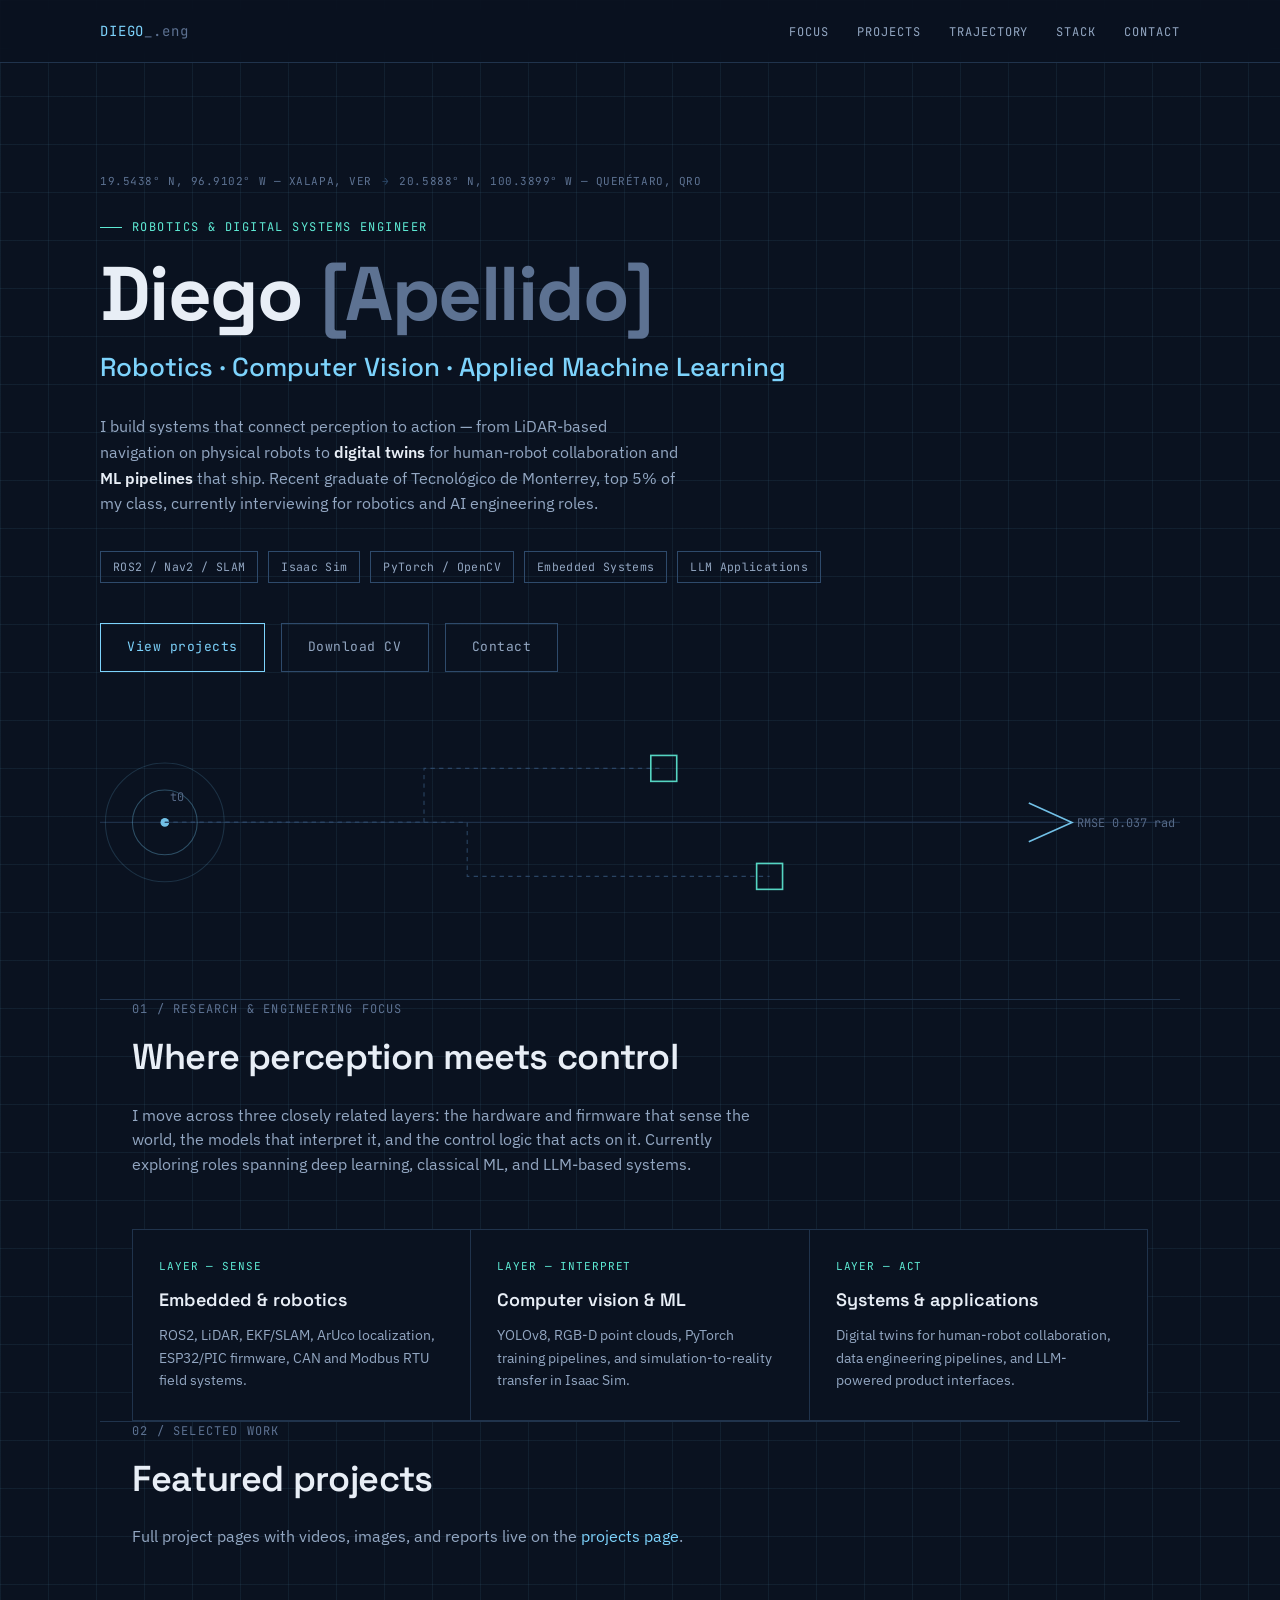
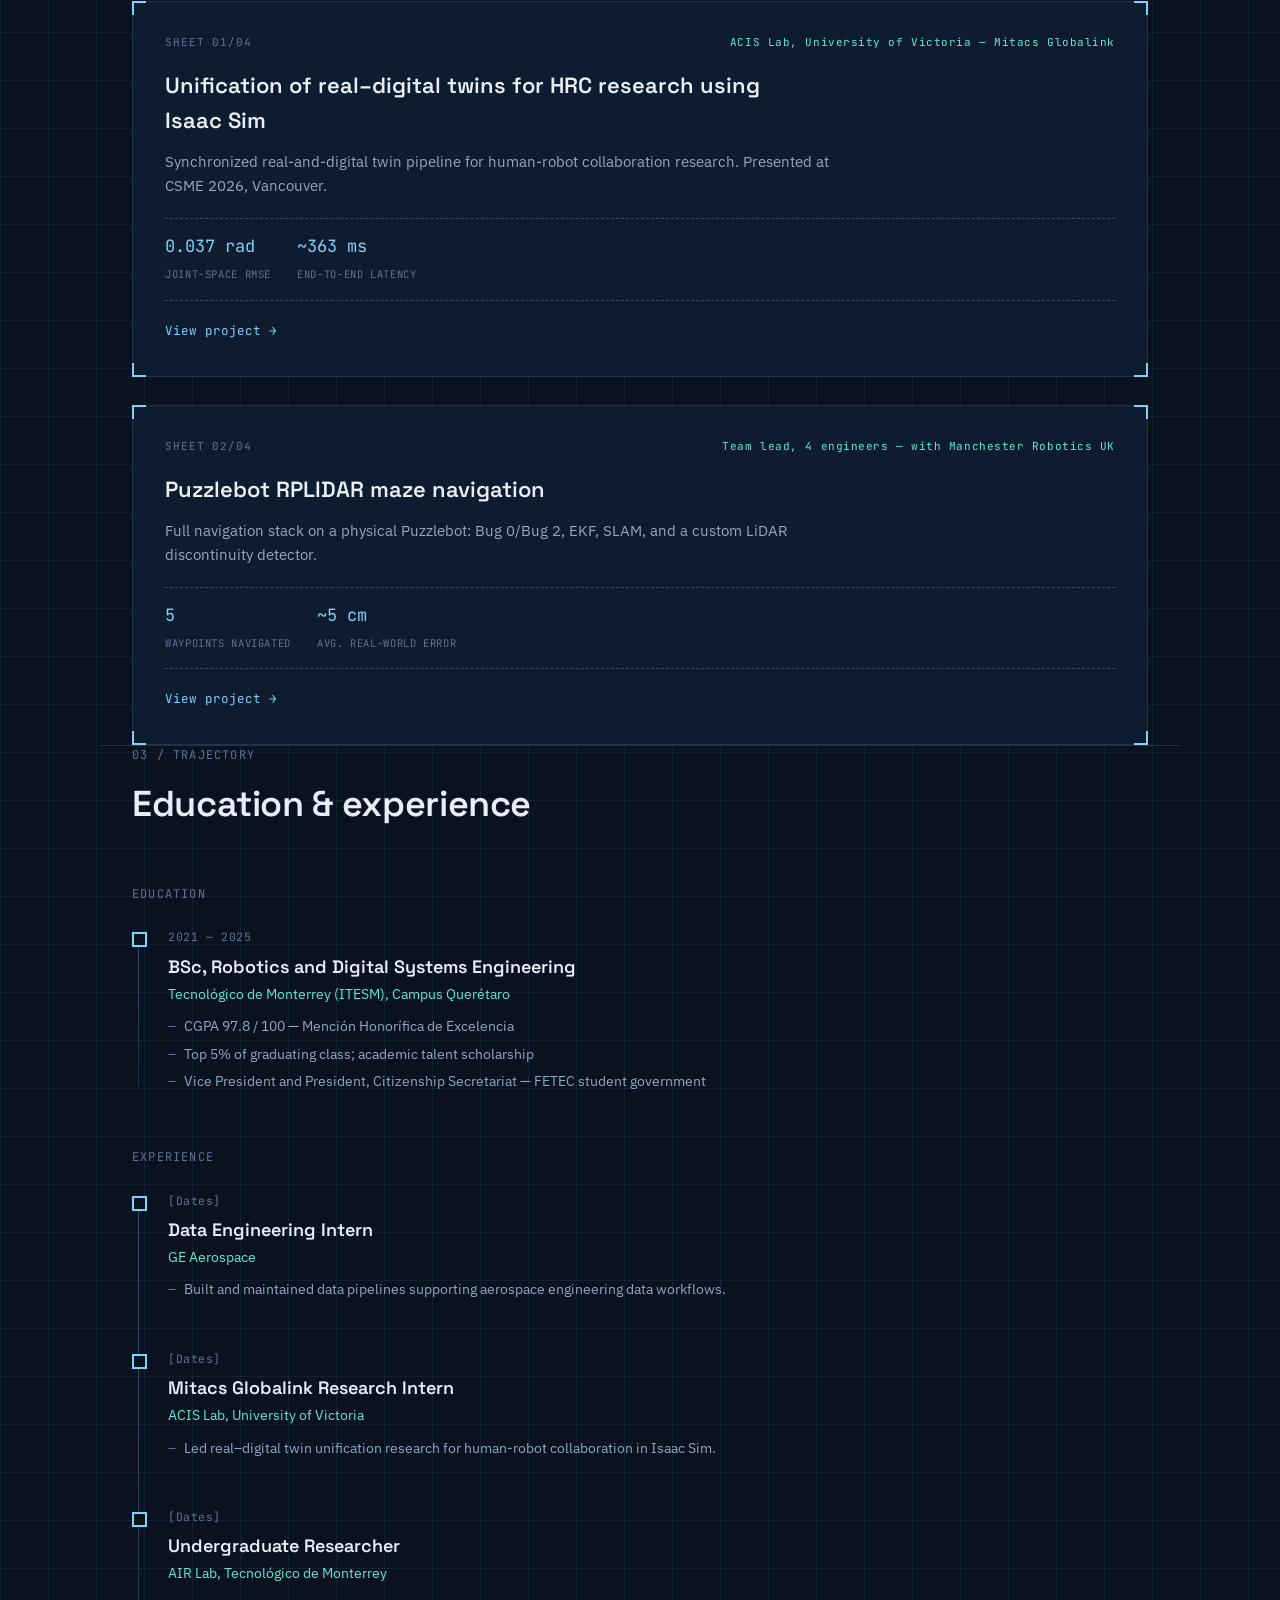
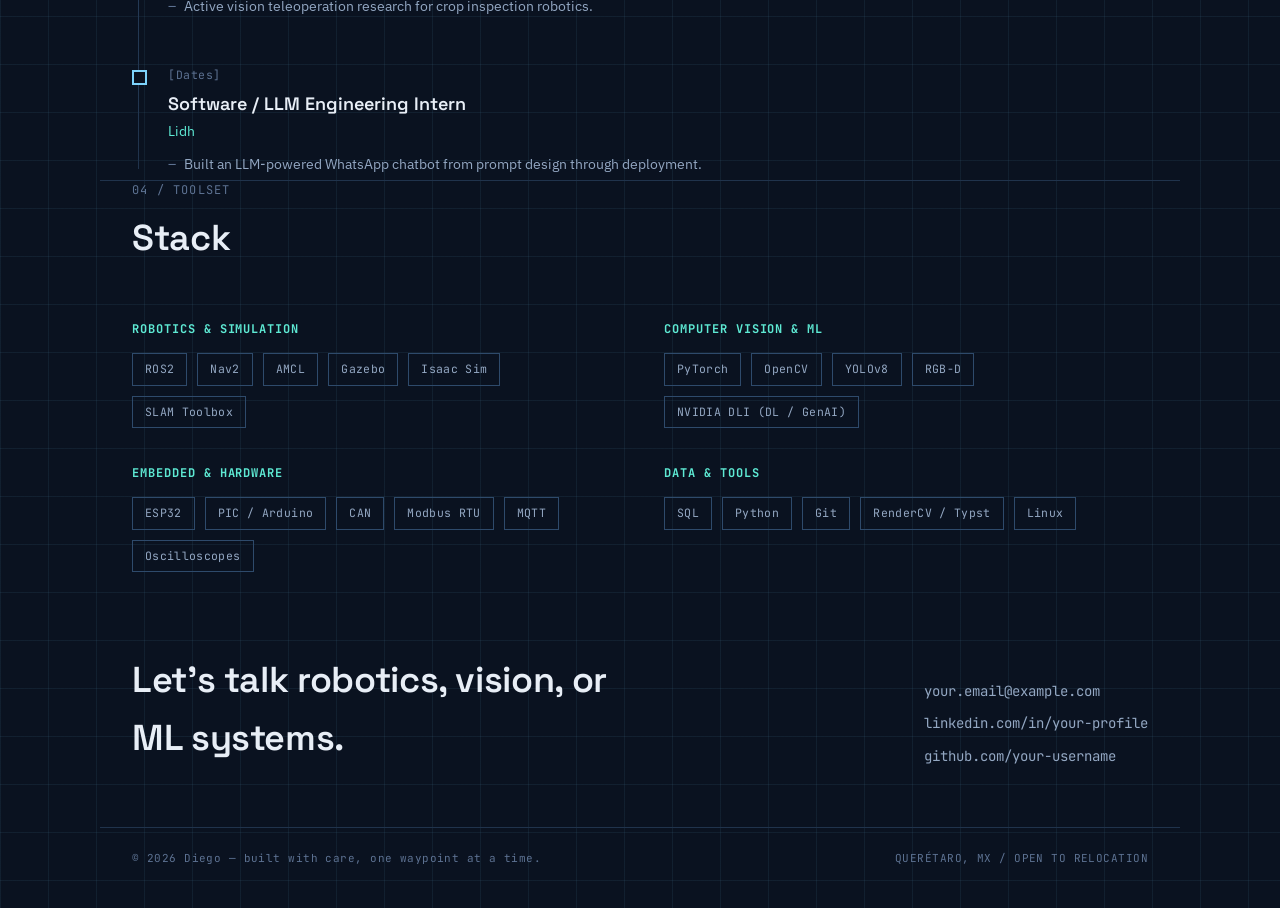
==== index.html @ 2c08c4f5 "major: define structure of the repository" ====
<!DOCTYPE html>
<html lang="en">
<head>
<meta charset="UTF-8">
<meta name="viewport" content="width=device-width, initial-scale=1.0">
<title>Diego — Robotics &amp; AI Engineer</title>
<meta name="description" content="Portfolio of Diego, Robotics and Digital Systems Engineer working across embedded systems, computer vision, and applied machine learning.">
<link rel="preconnect" href="https://fonts.googleapis.com">
<link rel="preconnect" href="https://fonts.gstatic.com" crossorigin>
<link href="https://fonts.googleapis.com/css2?family=Space+Grotesk:wght@400;500;600;700&family=IBM+Plex+Sans:wght@400;500;600&family=JetBrains+Mono:wght@400;500&display=swap" rel="stylesheet">
<link rel="stylesheet" href="/css/style.css">
</head>
<body>

<header data-include="/partials/header.html"></header>

<main id="top">

  <section class="hero wrap" style="border-top:none;">
    <div class="coord-readout">
      <span>19.5438&deg; N, 96.9102&deg; W &mdash; XALAPA, VER</span>
      <span class="sep">&rarr;</span>
      <span>20.5888&deg; N, 100.3899&deg; W &mdash; QUER&Eacute;TARO, QRO</span>
    </div>
    <div class="eyebrow">Robotics &amp; digital systems engineer</div>
    <!-- TODO: replace with your full name -->
    <h1 class="name">Diego <span style="color:var(--text-faint)">[Apellido]</span></h1>
    <div class="role">Robotics &middot; Computer Vision &middot; Applied Machine Learning</div>
    <p class="hero-desc">
      I build systems that connect perception to action &mdash; from LiDAR-based
      navigation on physical robots to <strong>digital twins</strong> for
      human-robot collaboration and <strong>ML pipelines</strong> that ship.
      Recent graduate of Tecnol&oacute;gico de Monterrey, top 5% of my class,
      currently interviewing for robotics and AI engineering roles.
    </p>
    <div class="chip-row">
      <span class="chip">ROS2 / Nav2 / SLAM</span>
      <span class="chip">Isaac Sim</span>
      <span class="chip">PyTorch / OpenCV</span>
      <span class="chip">Embedded Systems</span>
      <span class="chip">LLM Applications</span>
    </div>
    <div class="cta-row">
      <a class="btn" href="/projects.html">View projects</a>
      <!-- TODO: link to your CV PDF once you add it to /res/cv.pdf -->
      <a class="btn ghost" href="/res/cv.pdf" target="_blank" rel="noopener">Download CV</a>
      <a class="btn ghost" href="/#contact">Contact</a>
    </div>

    <div class="hero-graphic" aria-hidden="true">
      <svg viewBox="0 0 1000 160" xmlns="http://www.w3.org/2000/svg">
        <line x1="0" y1="80" x2="1000" y2="80" stroke="#20334C" stroke-width="1"/>
        <circle cx="60" cy="80" r="4" fill="#7DD3FC"/>
        <circle cx="60" cy="80" r="30" fill="none" stroke="#7DD3FC" stroke-width="1" opacity="0.35"/>
        <circle cx="60" cy="80" r="55" fill="none" stroke="#7DD3FC" stroke-width="1" opacity="0.18"/>
        <path d="M 60 80 L 300 80 L 300 30 L 520 30" fill="none" stroke="#2E4A6B" stroke-width="1" stroke-dasharray="4 4"/>
        <path d="M 60 80 L 340 80 L 340 130 L 620 130" fill="none" stroke="#2E4A6B" stroke-width="1" stroke-dasharray="4 4"/>
        <rect x="510" y="18" width="24" height="24" fill="none" stroke="#5EEAD4" stroke-width="1.5"/>
        <rect x="608" y="118" width="24" height="24" fill="none" stroke="#5EEAD4" stroke-width="1.5"/>
        <path d="M 620 80 L 900 80" stroke="#20334C" stroke-width="1"/>
        <path d="M 860 62 L 900 80 L 860 98" fill="none" stroke="#7DD3FC" stroke-width="1.5"/>
        <text x="905" y="84" font-family="JetBrains Mono, monospace" font-size="11" fill="#5D7292">RMSE 0.037 rad</text>
        <text x="65" y="60" font-family="JetBrains Mono, monospace" font-size="11" fill="#5D7292">t0</text>
      </svg>
    </div>
  </section>

  <section id="focus" class="wrap">
    <div class="section-head reveal">
      <div class="section-tag">01 / Research &amp; engineering focus</div>
      <h2>Where perception meets control</h2>
      <p class="section-intro">
        I move across three closely related layers: the hardware and firmware
        that sense the world, the models that interpret it, and the control
        logic that acts on it. Currently exploring roles spanning deep
        learning, classical ML, and LLM-based systems.
      </p>
    </div>
    <div class="focus-grid reveal">
      <div class="focus-item">
        <div class="fi-label">LAYER &mdash; SENSE</div>
        <h3>Embedded &amp; robotics</h3>
        <p>ROS2, LiDAR, EKF/SLAM, ArUco localization, ESP32/PIC firmware, CAN and Modbus RTU field systems.</p>
      </div>
      <div class="focus-item">
        <div class="fi-label">LAYER &mdash; INTERPRET</div>
        <h3>Computer vision &amp; ML</h3>
        <p>YOLOv8, RGB-D point clouds, PyTorch training pipelines, and simulation-to-reality transfer in Isaac Sim.</p>
      </div>
      <div class="focus-item">
        <div class="fi-label">LAYER &mdash; ACT</div>
        <h3>Systems &amp; applications</h3>
        <p>Digital twins for human-robot collaboration, data engineering pipelines, and LLM-powered product interfaces.</p>
      </div>
    </div>
  </section>

  <section id="projects-preview" class="wrap">
    <div class="section-head reveal">
      <div class="section-tag">02 / Selected work</div>
      <h2>Featured projects</h2>
      <p class="section-intro">
        Full project pages with videos, images, and reports live on the
        <a href="/projects.html" style="color:var(--accent);">projects page</a>.
      </p>
    </div>
    <div class="project-list">

      <div class="project frame reveal">
        <span class="fb-tl"></span><span class="fb-tr"></span><span class="fb-bl"></span><span class="fb-br"></span>
        <div class="project-top">
          <span class="project-sheet">SHEET 01/04</span>
          <span class="project-context">ACIS Lab, University of Victoria &mdash; Mitacs Globalink</span>
        </div>
        <h3><a href="/projects/hrc-digital-twins/">Unification of real&ndash;digital twins for HRC research using Isaac Sim</a></h3>
        <p>Synchronized real-and-digital twin pipeline for human-robot collaboration research. Presented at CSME 2026, Vancouver.</p>
        <div class="spec-readout">
          <div class="spec"><span class="v">0.037 rad</span><span class="k">Joint-space RMSE</span></div>
          <div class="spec"><span class="v">~363 ms</span><span class="k">End-to-end latency</span></div>
        </div>
        <div class="project-links"><a href="/projects/hrc-digital-twins/">View project &rarr;</a></div>
      </div>

      <div class="project frame reveal">
        <span class="fb-tl"></span><span class="fb-tr"></span><span class="fb-bl"></span><span class="fb-br"></span>
        <div class="project-top">
          <span class="project-sheet">SHEET 02/04</span>
          <span class="project-context">Team lead, 4 engineers &mdash; with Manchester Robotics UK</span>
        </div>
        <h3><a href="/projects/puzzlebot-lidar-nav/">Puzzlebot RPLIDAR maze navigation</a></h3>
        <p>Full navigation stack on a physical Puzzlebot: Bug 0/Bug 2, EKF, SLAM, and a custom LiDAR discontinuity detector.</p>
        <div class="spec-readout">
          <div class="spec"><span class="v">5</span><span class="k">Waypoints navigated</span></div>
          <div class="spec"><span class="v">~5 cm</span><span class="k">Avg. real-world error</span></div>
        </div>
        <div class="project-links"><a href="/projects/puzzlebot-lidar-nav/">View project &rarr;</a></div>
      </div>

    </div>
  </section>

  <section id="trajectory" class="wrap">
    <div class="section-head reveal">
      <div class="section-tag">03 / Trajectory</div>
      <h2>Education &amp; experience</h2>
    </div>

    <div class="reveal t-block">
      <div class="t-subhead">Education</div>
      <div class="timeline">
        <div class="t-item">
          <!-- TODO: confirm exact start/end dates -->
          <div class="t-date">2021 &mdash; 2025</div>
          <h3>BSc, Robotics and Digital Systems Engineering</h3>
          <div class="t-org">Tecnol&oacute;gico de Monterrey (ITESM), Campus Quer&eacute;taro</div>
          <ul>
            <li>CGPA 97.8 / 100 &mdash; Menci&oacute;n Honor&iacute;fica de Excelencia</li>
            <li>Top 5% of graduating class; academic talent scholarship</li>
            <li>Vice President and President, Citizenship Secretariat &mdash; FETEC student government</li>
          </ul>
        </div>
      </div>
    </div>

    <div class="reveal t-block">
      <div class="t-subhead">Experience</div>
      <div class="timeline">
        <div class="t-item">
          <!-- TODO: add dates -->
          <div class="t-date">[Dates]</div>
          <h3>Data Engineering Intern</h3>
          <div class="t-org">GE Aerospace</div>
          <ul><li>Built and maintained data pipelines supporting aerospace engineering data workflows.</li></ul>
        </div>
        <div class="t-item">
          <!-- TODO: add dates -->
          <div class="t-date">[Dates]</div>
          <h3>Mitacs Globalink Research Intern</h3>
          <div class="t-org">ACIS Lab, University of Victoria</div>
          <ul><li>Led real&ndash;digital twin unification research for human-robot collaboration in Isaac Sim.</li></ul>
        </div>
        <div class="t-item">
          <!-- TODO: add dates -->
          <div class="t-date">[Dates]</div>
          <h3>Undergraduate Researcher</h3>
          <div class="t-org">AIR Lab, Tecnol&oacute;gico de Monterrey</div>
          <ul><li>Active vision teleoperation research for crop inspection robotics.</li></ul>
        </div>
        <div class="t-item">
          <!-- TODO: add dates -->
          <div class="t-date">[Dates]</div>
          <h3>Software / LLM Engineering Intern</h3>
          <div class="t-org">Lidh</div>
          <ul><li>Built an LLM-powered WhatsApp chatbot from prompt design through deployment.</li></ul>
        </div>
      </div>
    </div>
  </section>

  <section id="stack" class="wrap">
    <div class="section-head reveal">
      <div class="section-tag">04 / Toolset</div>
      <h2>Stack</h2>
    </div>
    <div class="stack-grid reveal">
      <div class="stack-cat">
        <h4>Robotics &amp; simulation</h4>
        <div class="chip-row">
          <span class="chip">ROS2</span><span class="chip">Nav2</span><span class="chip">AMCL</span>
          <span class="chip">Gazebo</span><span class="chip">Isaac Sim</span><span class="chip">SLAM Toolbox</span>
        </div>
      </div>
      <div class="stack-cat">
        <h4>Computer vision &amp; ML</h4>
        <div class="chip-row">
          <span class="chip">PyTorch</span><span class="chip">OpenCV</span><span class="chip">YOLOv8</span>
          <span class="chip">RGB-D</span><span class="chip">NVIDIA DLI (DL / GenAI)</span>
        </div>
      </div>
      <div class="stack-cat">
        <h4>Embedded &amp; hardware</h4>
        <div class="chip-row">
          <span class="chip">ESP32</span><span class="chip">PIC / Arduino</span><span class="chip">CAN</span>
          <span class="chip">Modbus RTU</span><span class="chip">MQTT</span><span class="chip">Oscilloscopes</span>
        </div>
      </div>
      <div class="stack-cat">
        <h4>Data &amp; tools</h4>
        <div class="chip-row">
          <span class="chip">SQL</span><span class="chip">Python</span><span class="chip">Git</span>
          <span class="chip">RenderCV / Typst</span><span class="chip">Linux</span>
        </div>
      </div>
    </div>
  </section>

</main>

<footer id="contact" data-include="/partials/footer.html"></footer>

<script src="/js/main.js"></script>
</body>
</html>
---- css/style.css ----
:root{
  --bg:#0A1220;
  --panel:#0F1B2E;
  --panel-2:#132339;
  --grid-line: rgba(125,211,252,0.07);
  --border:#20334C;
  --border-bright:#2E4A6B;
  --text:#E8EEF6;
  --text-dim:#93A7C2;
  --text-faint:#5D7292;
  --accent:#7DD3FC;
  --accent-2:#5EEAD4;
  --warn:#FBBF24;
  --font-display:'Space Grotesk', sans-serif;
  --font-body:'IBM Plex Sans', sans-serif;
  --font-mono:'JetBrains Mono', monospace;
}

*{margin:0;padding:0;box-sizing:border-box;}
html{scroll-behavior:smooth;}

@media (prefers-reduced-motion: reduce){
  html{scroll-behavior:auto;}
  *{animation-duration:0.001ms !important; animation-iteration-count:1 !important; transition-duration:0.001ms !important;}
}

body{
  background:var(--bg);
  color:var(--text);
  font-family:var(--font-body);
  line-height:1.6;
  background-image:
    linear-gradient(var(--grid-line) 1px, transparent 1px),
    linear-gradient(90deg, var(--grid-line) 1px, transparent 1px);
  background-size:48px 48px;
}

a{color:inherit;text-decoration:none;}
ul{list-style:none;}
img,video{max-width:100%;display:block;}
.wrap{max-width:1080px;margin:0 auto;padding:0 32px;}
::selection{background:var(--accent);color:var(--bg);}
:focus-visible{outline:2px solid var(--accent); outline-offset:3px;}

/* corner-bracket schematic frame */
.frame{position:relative;border:1px solid var(--border);}
.frame .fb-tl,.frame .fb-tr,.frame .fb-bl,.frame .fb-br{
  position:absolute;width:14px;height:14px;pointer-events:none;content:'';
}
.frame .fb-tl{top:-1px;left:-1px;border-top:2px solid var(--accent);border-left:2px solid var(--accent);}
.frame .fb-tr{top:-1px;right:-1px;border-top:2px solid var(--accent);border-right:2px solid var(--accent);}
.frame .fb-bl{bottom:-1px;left:-1px;border-bottom:2px solid var(--accent);border-left:2px solid var(--accent);}
.frame .fb-br{bottom:-1px;right:-1px;border-bottom:2px solid var(--accent);border-right:2px solid var(--accent);}

/* nav */
header{position:sticky;top:0;z-index:50;background:rgba(10,18,32,0.86);backdrop-filter:blur(8px);border-bottom:1px solid var(--border);}
.nav-inner{display:flex;align-items:center;justify-content:space-between;padding:18px 0;}
.logo{font-family:var(--font-mono);font-size:14px;letter-spacing:0.06em;color:var(--accent);}
.logo span{color:var(--text-faint);}
nav ul{display:flex;gap:28px;}
nav a{font-family:var(--font-mono);font-size:12px;letter-spacing:0.08em;text-transform:uppercase;color:var(--text-dim);padding:4px 0;border-bottom:1px solid transparent;transition:color 0.2s, border-color 0.2s;}
nav a:hover, nav a.active{color:var(--accent);border-color:var(--accent);}
.nav-toggle{display:none;background:none;border:1px solid var(--border);color:var(--text);font-family:var(--font-mono);font-size:12px;padding:8px 12px;}

@media (max-width:760px){
  nav ul{display:none;}
  .nav-toggle{display:block;}
  nav ul.open{display:flex;flex-direction:column;gap:0;position:absolute;top:100%;left:0;right:0;background:var(--panel);border-bottom:1px solid var(--border);padding:8px 32px 16px;}
  nav ul.open a{padding:12px 0;border-bottom:1px solid var(--border);}
}

/* hero (home) */
.hero{padding:110px 0 90px;position:relative;}
.coord-readout{font-family:var(--font-mono);font-size:11px;color:var(--text-faint);letter-spacing:0.05em;margin-bottom:28px;display:flex;gap:10px;flex-wrap:wrap;}
.coord-readout .sep{color:var(--border-bright);}
.eyebrow{font-family:var(--font-mono);font-size:12px;color:var(--accent-2);letter-spacing:0.12em;text-transform:uppercase;margin-bottom:18px;display:flex;align-items:center;gap:10px;}
.eyebrow::before{content:'';width:22px;height:1px;background:var(--accent-2);}
h1.name{font-family:var(--font-display);font-weight:700;font-size:clamp(40px,7vw,76px);line-height:1.02;letter-spacing:-0.02em;margin-bottom:14px;}
.role{font-family:var(--font-display);font-weight:500;font-size:clamp(18px,2.6vw,26px);color:var(--accent);margin-bottom:26px;}
.hero-desc{max-width:580px;color:var(--text-dim);font-size:16px;margin-bottom:34px;}
.hero-desc strong{color:var(--text);font-weight:600;}
.chip-row{display:flex;flex-wrap:wrap;gap:10px;margin-bottom:40px;}
.chip{font-family:var(--font-mono);font-size:11.5px;color:var(--text-dim);border:1px solid var(--border-bright);padding:6px 12px;letter-spacing:0.03em;}
.cta-row{display:flex;gap:16px;flex-wrap:wrap;}
.btn{font-family:var(--font-mono);font-size:13px;letter-spacing:0.04em;padding:13px 26px;border:1px solid var(--accent);color:var(--accent);transition:background 0.2s, color 0.2s;display:inline-block;}
.btn:hover{background:var(--accent);color:var(--bg);}
.btn.ghost{border-color:var(--border-bright);color:var(--text-dim);}
.btn.ghost:hover{border-color:var(--accent-2);color:var(--accent-2);background:transparent;}
.hero-graphic{margin-top:64px;opacity:0.9;}
.hero-graphic svg{width:100%;height:auto;display:block;}

/* section shell */
section{padding:90px 0;border-top:1px solid var(--border);}
.section-head{margin-bottom:52px;}
.section-tag{font-family:var(--font-mono);font-size:12px;color:var(--text-faint);letter-spacing:0.1em;text-transform:uppercase;margin-bottom:10px;}
h2{font-family:var(--font-display);font-weight:600;font-size:clamp(26px,3.4vw,36px);letter-spacing:-0.01em;}
.section-intro{color:var(--text-dim);max-width:620px;margin-top:16px;font-size:15.5px;}

/* focus grid */
.focus-grid{display:grid;grid-template-columns:repeat(3,1fr);gap:1px;background:var(--border);border:1px solid var(--border);}
.focus-item{background:var(--bg);padding:28px 26px;}
.focus-item .fi-label{font-family:var(--font-mono);font-size:11px;color:var(--accent-2);letter-spacing:0.08em;margin-bottom:10px;}
.focus-item h3{font-family:var(--font-display);font-size:18px;font-weight:600;margin-bottom:10px;}
.focus-item p{color:var(--text-dim);font-size:14px;}
@media (max-width:760px){.focus-grid{grid-template-columns:1fr;}}

/* project cards (listing) */
.project-list{display:flex;flex-direction:column;gap:28px;}
.project{padding:32px;background:var(--panel);position:relative;}
.project-top{display:flex;justify-content:space-between;align-items:flex-start;flex-wrap:wrap;gap:14px;margin-bottom:16px;}
.project-sheet{font-family:var(--font-mono);font-size:11px;color:var(--text-faint);letter-spacing:0.08em;}
.project-context{font-family:var(--font-mono);font-size:11px;color:var(--accent-2);letter-spacing:0.05em;}
.project h3{font-family:var(--font-display);font-size:22px;font-weight:600;margin-bottom:12px;max-width:640px;}
.project h3 a:hover{color:var(--accent);}
.project p{color:var(--text-dim);font-size:15px;max-width:680px;margin-bottom:20px;}
.spec-readout{display:flex;flex-wrap:wrap;gap:26px;margin-bottom:20px;border-top:1px dashed var(--border-bright);border-bottom:1px dashed var(--border-bright);padding:14px 0;}
.spec{font-family:var(--font-mono);}
.spec .v{font-size:17px;color:var(--accent);display:block;}
.spec .k{font-size:10.5px;color:var(--text-faint);letter-spacing:0.06em;text-transform:uppercase;}
.project-tags{display:flex;flex-wrap:wrap;gap:8px;margin-bottom:20px;}
.tag{font-family:var(--font-mono);font-size:10.5px;color:var(--text-dim);border:1px solid var(--border-bright);padding:4px 10px;}
.project-links{display:flex;gap:22px;flex-wrap:wrap;}
.project-links a{font-family:var(--font-mono);font-size:12.5px;color:var(--accent);border-bottom:1px solid transparent;padding-bottom:2px;}
.project-links a:hover{border-color:var(--accent);}
.project-cover{margin-bottom:20px;border:1px solid var(--border);}

/* trajectory (timeline) */
.timeline{position:relative;padding-left:36px;}
.timeline::before{content:'';position:absolute;left:6px;top:6px;bottom:6px;width:1px;background:linear-gradient(var(--border-bright),var(--border));}
.t-item{position:relative;padding-bottom:44px;}
.t-item:last-child{padding-bottom:0;}
.t-item::before{content:'';position:absolute;left:-36px;top:4px;width:11px;height:11px;border:2px solid var(--accent);background:var(--bg);}
.t-date{font-family:var(--font-mono);font-size:11.5px;color:var(--text-faint);letter-spacing:0.05em;margin-bottom:6px;}
.t-item h3{font-family:var(--font-display);font-size:18px;font-weight:600;margin-bottom:2px;}
.t-org{font-size:13.5px;color:var(--accent-2);margin-bottom:10px;}
.t-item ul{color:var(--text-dim);font-size:14px;}
.t-item li{position:relative;padding-left:16px;margin-bottom:5px;}
.t-item li::before{content:'–';position:absolute;left:0;color:var(--text-faint);}
.t-subhead{font-family:var(--font-mono);font-size:12px;color:var(--text-faint);letter-spacing:0.1em;text-transform:uppercase;margin:0 0 24px;}
.t-block + .t-block{margin-top:56px;}

/* stack */
.stack-grid{display:grid;grid-template-columns:repeat(2,1fr);gap:36px 48px;}
@media (max-width:760px){.stack-grid{grid-template-columns:1fr;}}
.stack-cat h4{font-family:var(--font-mono);font-size:12px;color:var(--accent-2);letter-spacing:0.08em;text-transform:uppercase;margin-bottom:14px;}
.stack-cat .chip-row{margin-bottom:0;}

/* footer / contact */
footer{padding:80px 0 40px;}
.contact-top{display:flex;justify-content:space-between;align-items:flex-end;flex-wrap:wrap;gap:30px;margin-bottom:60px;}
.contact-top h2{max-width:520px;}
.contact-links{display:flex;flex-direction:column;gap:10px;}
.contact-links a{font-family:var(--font-mono);font-size:14px;color:var(--text-dim);}
.contact-links a:hover{color:var(--accent);}
.foot-bottom{border-top:1px solid var(--border);padding-top:22px;display:flex;justify-content:space-between;flex-wrap:wrap;gap:10px;font-family:var(--font-mono);font-size:11px;color:var(--text-faint);letter-spacing:0.04em;}

/* reveal on scroll */
.reveal{opacity:0;transform:translateY(16px);transition:opacity 0.6s ease, transform 0.6s ease;}
.reveal.in{opacity:1;transform:none;}

/* ---- project detail page ---- */
.project-hero{padding:70px 0 50px;}
.back-link{font-family:var(--font-mono);font-size:12px;color:var(--text-dim);display:inline-block;margin-bottom:28px;}
.back-link:hover{color:var(--accent);}
.project-hero h1{font-family:var(--font-display);font-weight:700;font-size:clamp(30px,5vw,48px);letter-spacing:-0.01em;margin:14px 0 18px;max-width:800px;}
.project-hero .project-context{display:block;margin-bottom:10px;}
.project-hero .lede{color:var(--text-dim);font-size:16px;max-width:700px;margin-bottom:30px;}

.media-block{margin-bottom:16px;border:1px solid var(--border);background:var(--panel);}
.media-block video, .media-block img{width:100%;}
.media-caption{font-family:var(--font-mono);font-size:11px;color:var(--text-faint);padding:10px 14px;border-top:1px solid var(--border);}
.media-grid{display:grid;grid-template-columns:repeat(2,1fr);gap:16px;margin-bottom:16px;}
@media (max-width:700px){.media-grid{grid-template-columns:1fr;}}

.pdf-embed{width:100%;height:70vh;border:1px solid var(--border);background:var(--panel);margin-bottom:16px;}
.pdf-fallback{font-family:var(--font-mono);font-size:13px;color:var(--text-dim);margin-bottom:16px;}

.prose h2{font-size:22px;margin:44px 0 14px;}
.prose p{color:var(--text-dim);font-size:15px;max-width:720px;margin-bottom:16px;}
.prose ul{margin:0 0 16px;}
.prose li{position:relative;padding-left:18px;margin-bottom:8px;color:var(--text-dim);font-size:15px;max-width:700px;}
.prose li::before{content:'–';position:absolute;left:0;color:var(--text-faint);}

@media (max-width:600px){
  .wrap{padding:0 20px;}
  section{padding:64px 0;}
  .project{padding:22px;}
}
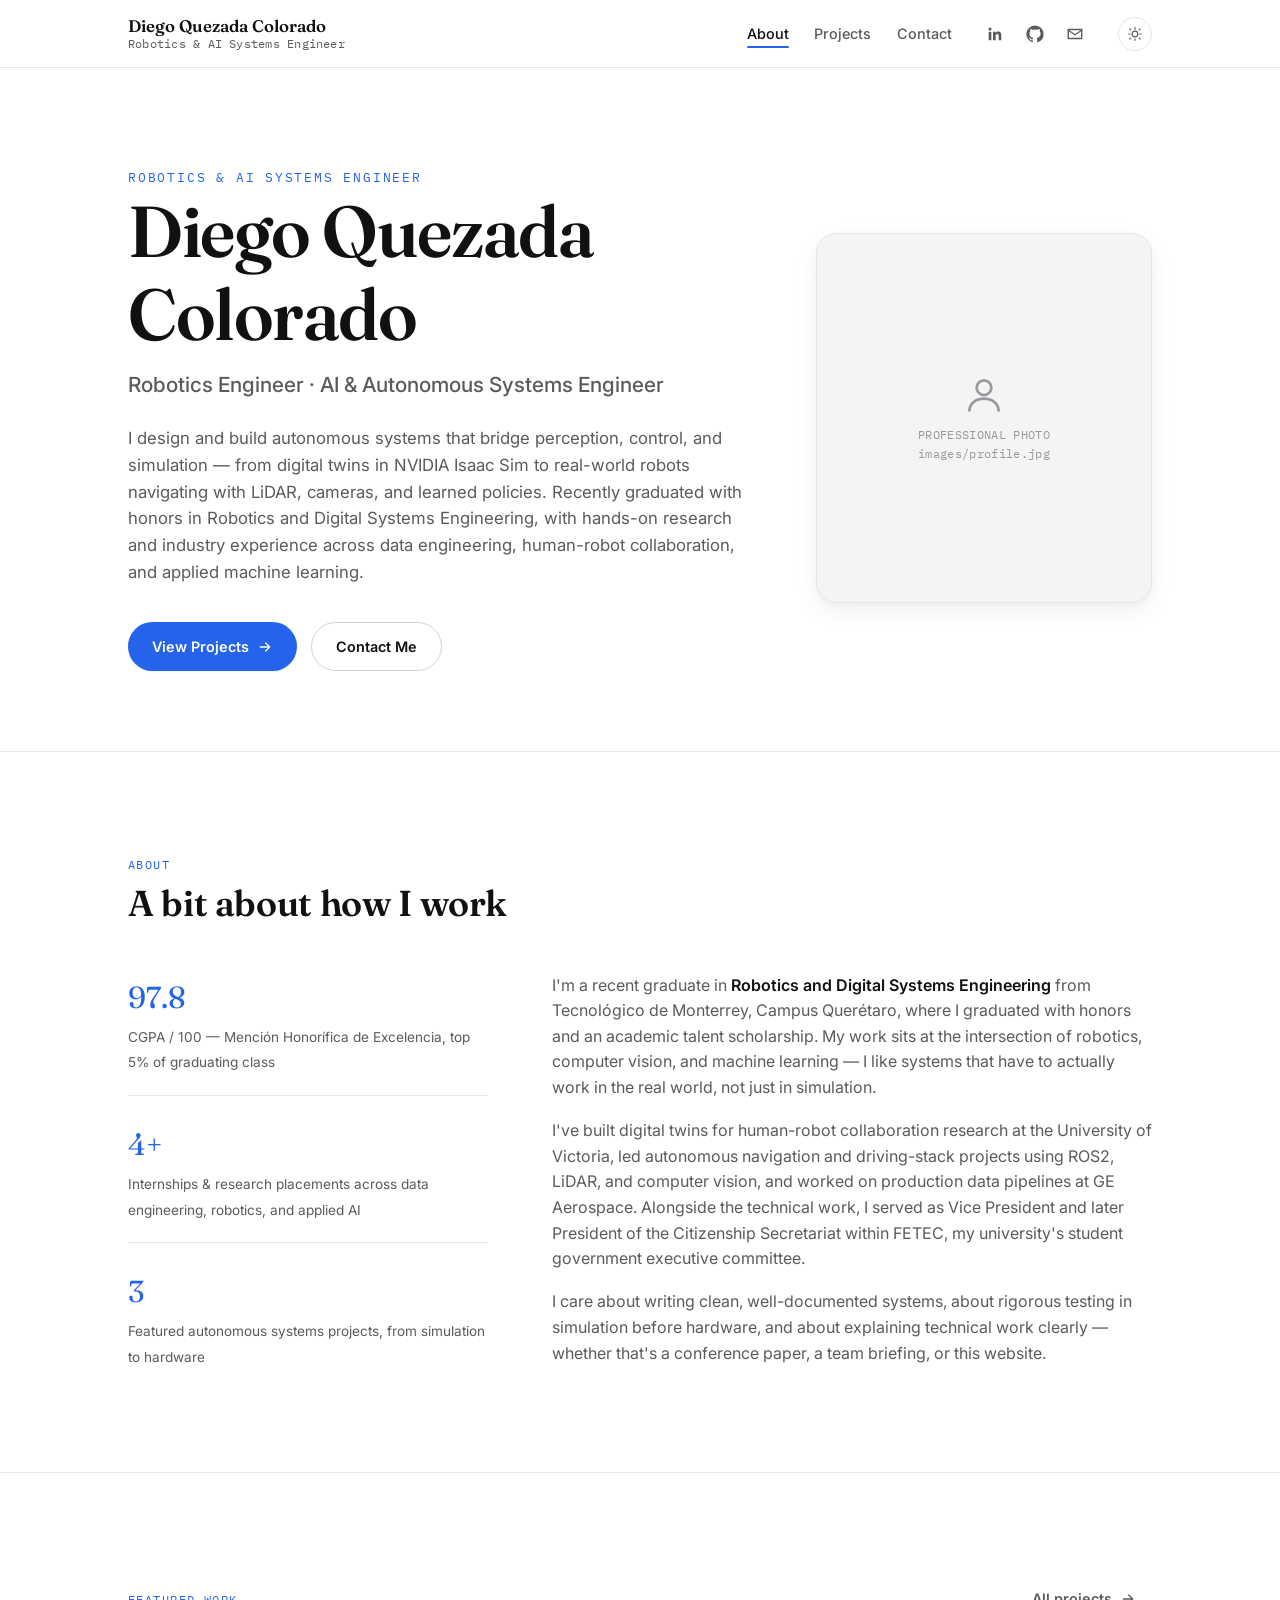
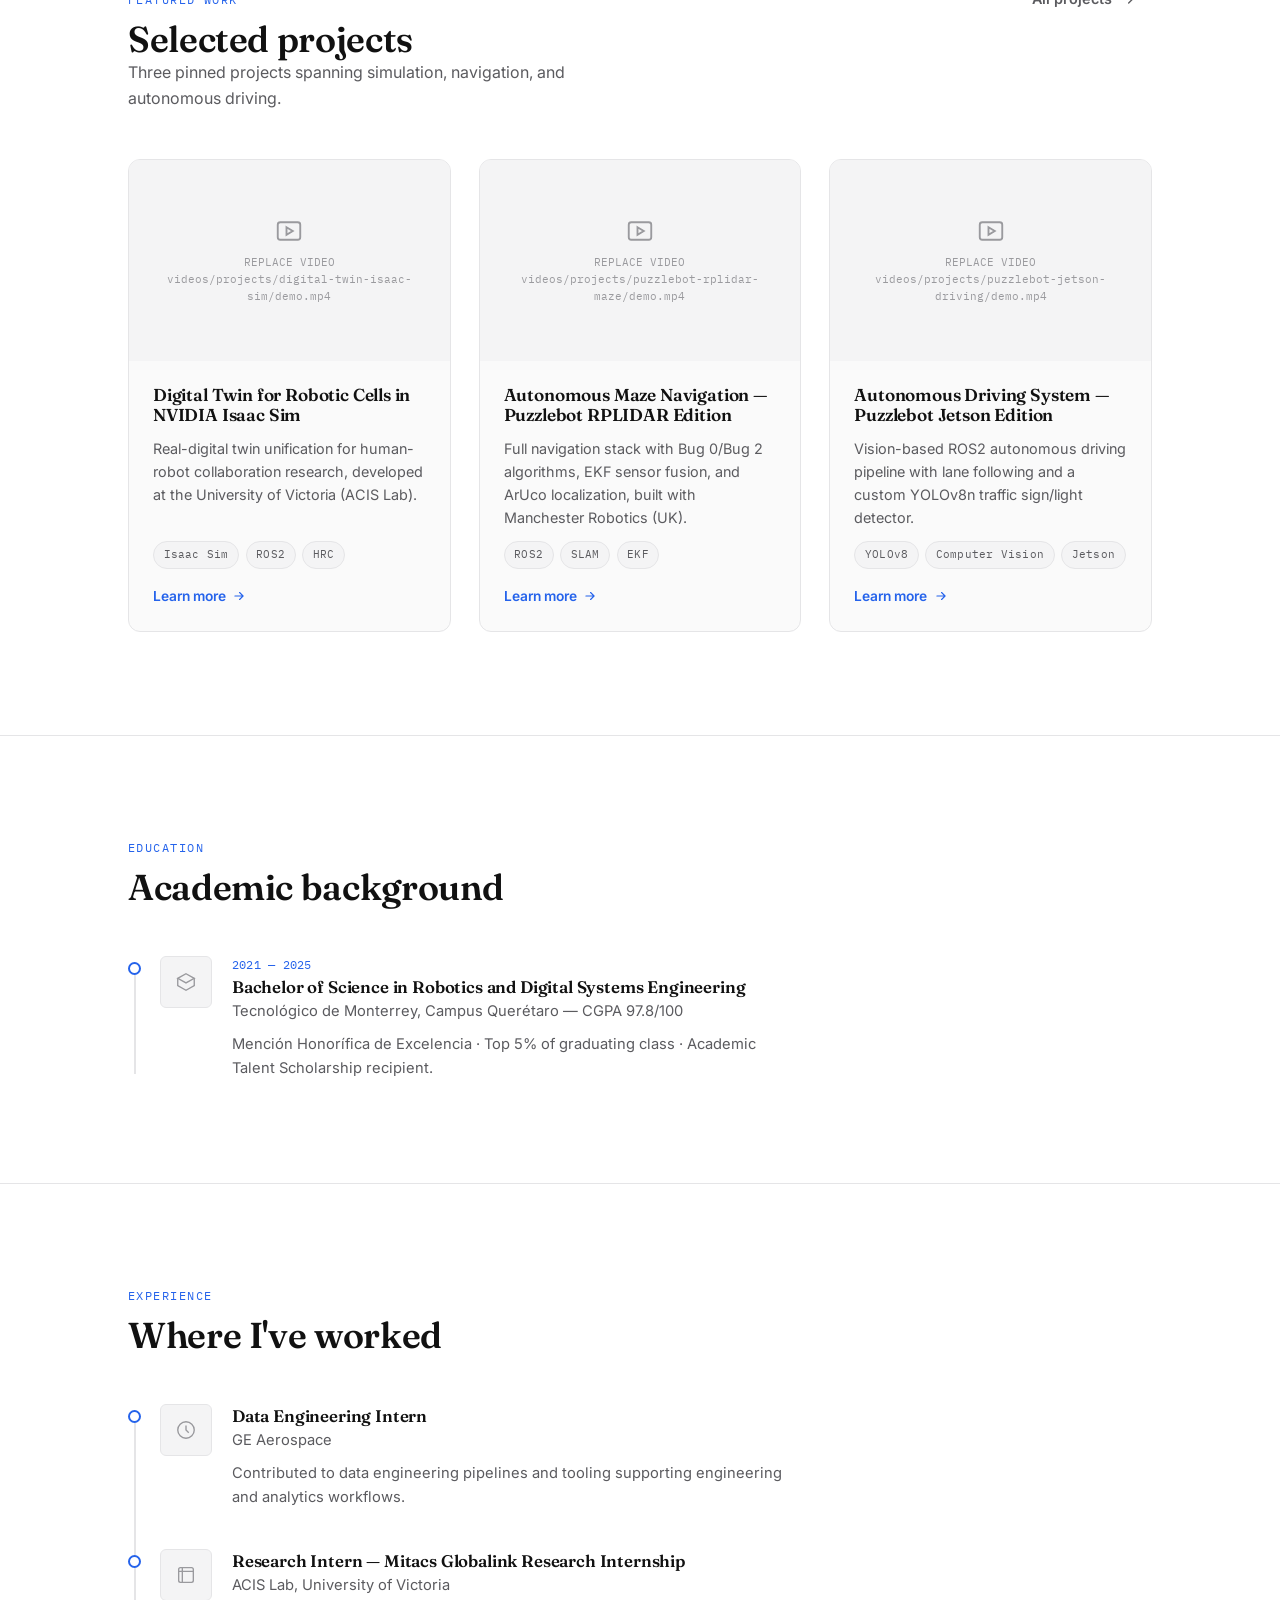
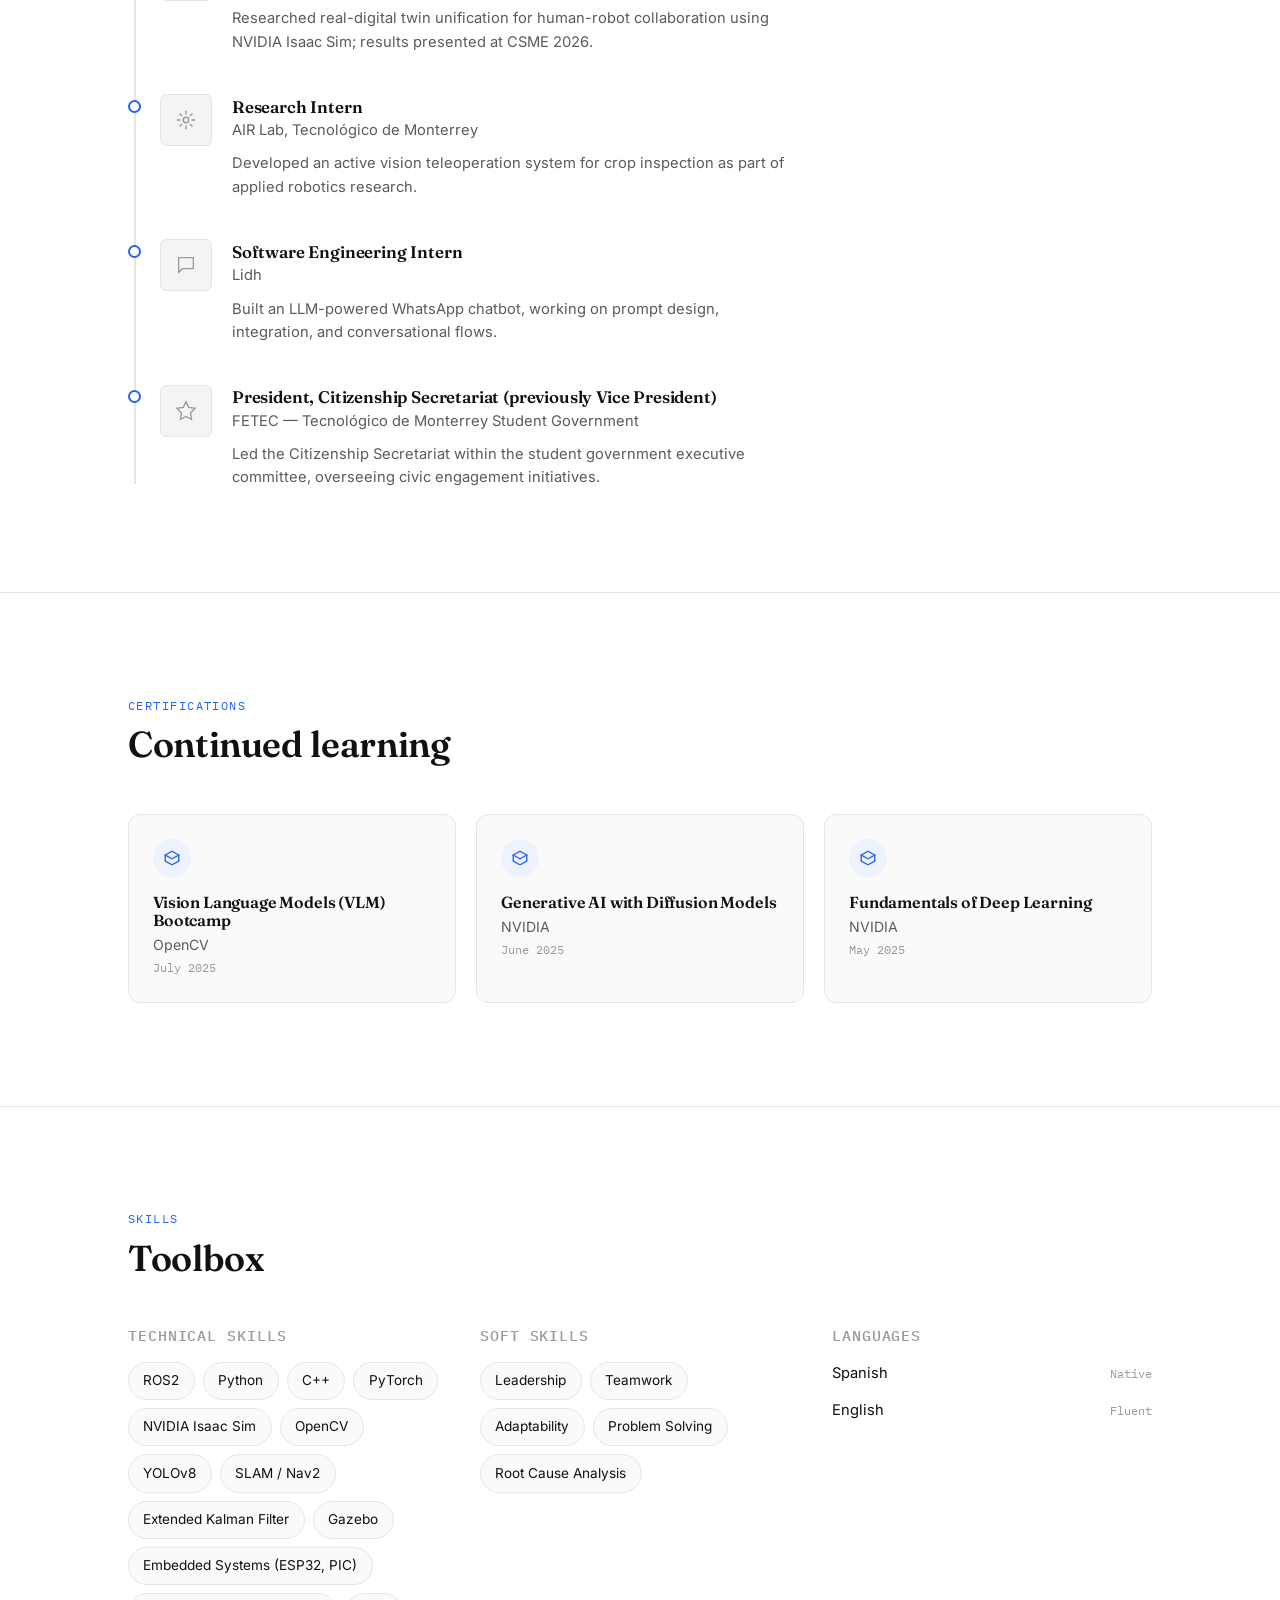
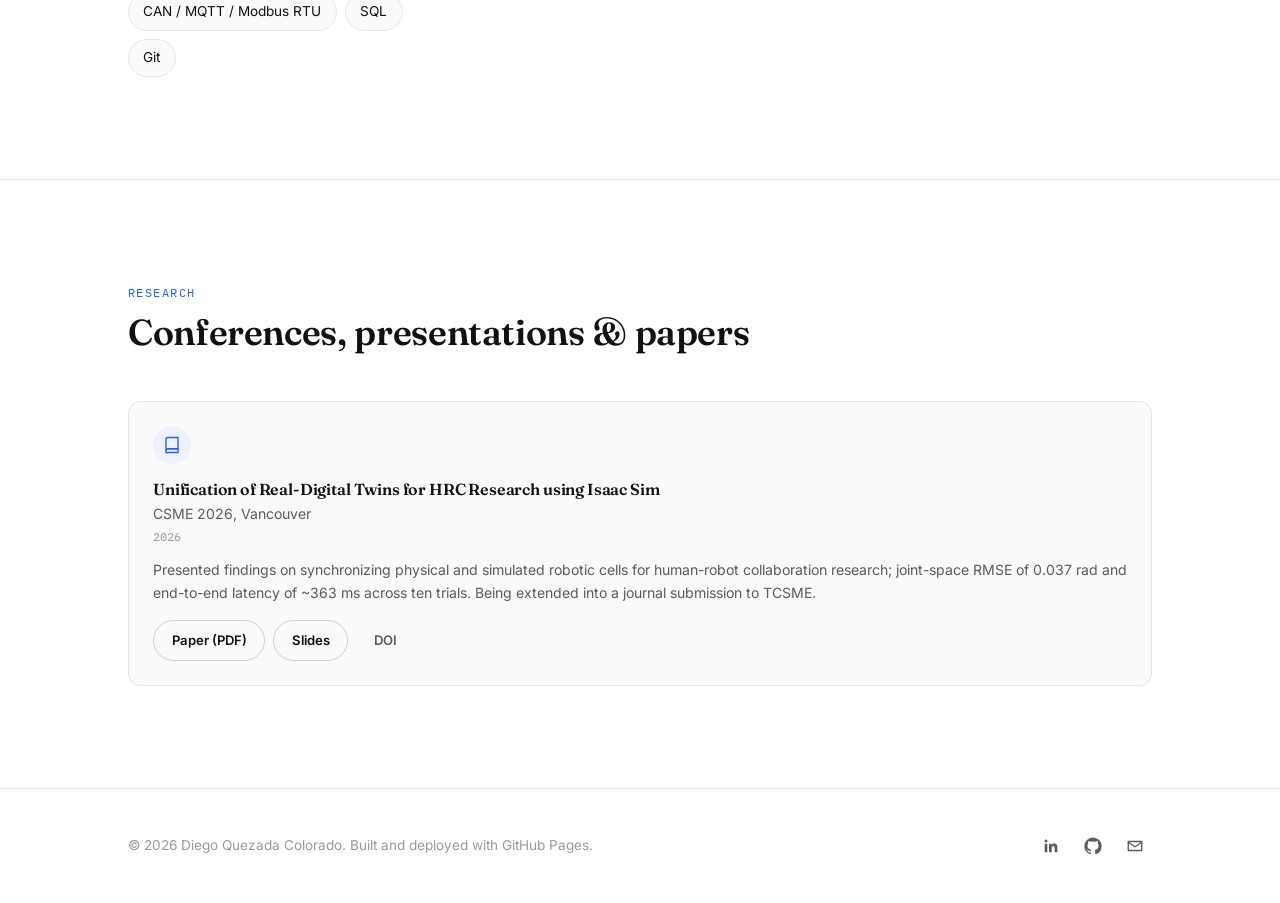
==== commit 2fb19577: "feat: add new contact page and project details for digital twin, puzzlebot jetson driving, and puzzl" ====
--- a/index.html
+++ b/index.html
@@ -1,243 +1,480 @@
 <!DOCTYPE html>
 <html lang="en">
 <head>
-<meta charset="UTF-8">
-<meta name="viewport" content="width=device-width, initial-scale=1.0">
-<title>Diego — Robotics &amp; AI Engineer</title>
-<meta name="description" content="Portfolio of Diego, Robotics and Digital Systems Engineer working across embedded systems, computer vision, and applied machine learning.">
-<link rel="preconnect" href="https://fonts.googleapis.com">
-<link rel="preconnect" href="https://fonts.gstatic.com" crossorigin>
-<link href="https://fonts.googleapis.com/css2?family=Space+Grotesk:wght@400;500;600;700&family=IBM+Plex+Sans:wght@400;500;600&family=JetBrains+Mono:wght@400;500&display=swap" rel="stylesheet">
-<link rel="stylesheet" href="/css/style.css">
+  <meta charset="UTF-8" />
+  <meta name="viewport" content="width=device-width, initial-scale=1.0" />
+  <title>Diego Quezada Colorado — Robotics &amp; AI Systems Engineer</title>
+  <meta name="description" content="Portfolio of Diego Quezada Colorado, a Robotics and AI Systems Engineer specializing in autonomous systems, computer vision, and digital twins." />
+
+  <!-- Theme init must run before paint to avoid a flash of the wrong theme -->
+  <script src="js/theme-init.js"></script>
+
+  <link rel="preconnect" href="https://fonts.googleapis.com">
+  <link rel="preconnect" href="https://fonts.gstatic.com" crossorigin>
+  <link href="https://fonts.googleapis.com/css2?family=Fraunces:wght@400;500;600;700&family=Inter:wght@400;500;600;700&family=IBM+Plex+Mono:wght@400;500&display=swap" rel="stylesheet">
+
+  <link rel="stylesheet" href="css/style.css" />
+  <link rel="icon" href="data:," />
 </head>
-<body>
-
-<header data-include="/partials/header.html"></header>
-
-<main id="top">
-
-  <section class="hero wrap" style="border-top:none;">
-    <div class="coord-readout">
-      <span>19.5438&deg; N, 96.9102&deg; W &mdash; XALAPA, VER</span>
-      <span class="sep">&rarr;</span>
-      <span>20.5888&deg; N, 100.3899&deg; W &mdash; QUER&Eacute;TARO, QRO</span>
-    </div>
-    <div class="eyebrow">Robotics &amp; digital systems engineer</div>
-    <!-- TODO: replace with your full name -->
-    <h1 class="name">Diego <span style="color:var(--text-faint)">[Apellido]</span></h1>
-    <div class="role">Robotics &middot; Computer Vision &middot; Applied Machine Learning</div>
-    <p class="hero-desc">
-      I build systems that connect perception to action &mdash; from LiDAR-based
-      navigation on physical robots to <strong>digital twins</strong> for
-      human-robot collaboration and <strong>ML pipelines</strong> that ship.
-      Recent graduate of Tecnol&oacute;gico de Monterrey, top 5% of my class,
-      currently interviewing for robotics and AI engineering roles.
-    </p>
-    <div class="chip-row">
-      <span class="chip">ROS2 / Nav2 / SLAM</span>
-      <span class="chip">Isaac Sim</span>
-      <span class="chip">PyTorch / OpenCV</span>
-      <span class="chip">Embedded Systems</span>
-      <span class="chip">LLM Applications</span>
-    </div>
-    <div class="cta-row">
-      <a class="btn" href="/projects.html">View projects</a>
-      <!-- TODO: link to your CV PDF once you add it to /res/cv.pdf -->
-      <a class="btn ghost" href="/res/cv.pdf" target="_blank" rel="noopener">Download CV</a>
-      <a class="btn ghost" href="/#contact">Contact</a>
-    </div>
-
-    <div class="hero-graphic" aria-hidden="true">
-      <svg viewBox="0 0 1000 160" xmlns="http://www.w3.org/2000/svg">
-        <line x1="0" y1="80" x2="1000" y2="80" stroke="#20334C" stroke-width="1"/>
-        <circle cx="60" cy="80" r="4" fill="#7DD3FC"/>
-        <circle cx="60" cy="80" r="30" fill="none" stroke="#7DD3FC" stroke-width="1" opacity="0.35"/>
-        <circle cx="60" cy="80" r="55" fill="none" stroke="#7DD3FC" stroke-width="1" opacity="0.18"/>
-        <path d="M 60 80 L 300 80 L 300 30 L 520 30" fill="none" stroke="#2E4A6B" stroke-width="1" stroke-dasharray="4 4"/>
-        <path d="M 60 80 L 340 80 L 340 130 L 620 130" fill="none" stroke="#2E4A6B" stroke-width="1" stroke-dasharray="4 4"/>
-        <rect x="510" y="18" width="24" height="24" fill="none" stroke="#5EEAD4" stroke-width="1.5"/>
-        <rect x="608" y="118" width="24" height="24" fill="none" stroke="#5EEAD4" stroke-width="1.5"/>
-        <path d="M 620 80 L 900 80" stroke="#20334C" stroke-width="1"/>
-        <path d="M 860 62 L 900 80 L 860 98" fill="none" stroke="#7DD3FC" stroke-width="1.5"/>
-        <text x="905" y="84" font-family="JetBrains Mono, monospace" font-size="11" fill="#5D7292">RMSE 0.037 rad</text>
-        <text x="65" y="60" font-family="JetBrains Mono, monospace" font-size="11" fill="#5D7292">t0</text>
-      </svg>
-    </div>
-  </section>
-
-  <section id="focus" class="wrap">
-    <div class="section-head reveal">
-      <div class="section-tag">01 / Research &amp; engineering focus</div>
-      <h2>Where perception meets control</h2>
-      <p class="section-intro">
-        I move across three closely related layers: the hardware and firmware
-        that sense the world, the models that interpret it, and the control
-        logic that acts on it. Currently exploring roles spanning deep
-        learning, classical ML, and LLM-based systems.
-      </p>
-    </div>
-    <div class="focus-grid reveal">
-      <div class="focus-item">
-        <div class="fi-label">LAYER &mdash; SENSE</div>
-        <h3>Embedded &amp; robotics</h3>
-        <p>ROS2, LiDAR, EKF/SLAM, ArUco localization, ESP32/PIC firmware, CAN and Modbus RTU field systems.</p>
-      </div>
-      <div class="focus-item">
-        <div class="fi-label">LAYER &mdash; INTERPRET</div>
-        <h3>Computer vision &amp; ML</h3>
-        <p>YOLOv8, RGB-D point clouds, PyTorch training pipelines, and simulation-to-reality transfer in Isaac Sim.</p>
-      </div>
-      <div class="focus-item">
-        <div class="fi-label">LAYER &mdash; ACT</div>
-        <h3>Systems &amp; applications</h3>
-        <p>Digital twins for human-robot collaboration, data engineering pipelines, and LLM-powered product interfaces.</p>
-      </div>
-    </div>
-  </section>
-
-  <section id="projects-preview" class="wrap">
-    <div class="section-head reveal">
-      <div class="section-tag">02 / Selected work</div>
-      <h2>Featured projects</h2>
-      <p class="section-intro">
-        Full project pages with videos, images, and reports live on the
-        <a href="/projects.html" style="color:var(--accent);">projects page</a>.
-      </p>
-    </div>
-    <div class="project-list">
-
-      <div class="project frame reveal">
-        <span class="fb-tl"></span><span class="fb-tr"></span><span class="fb-bl"></span><span class="fb-br"></span>
-        <div class="project-top">
-          <span class="project-sheet">SHEET 01/04</span>
-          <span class="project-context">ACIS Lab, University of Victoria &mdash; Mitacs Globalink</span>
-        </div>
-        <h3><a href="/projects/hrc-digital-twins/">Unification of real&ndash;digital twins for HRC research using Isaac Sim</a></h3>
-        <p>Synchronized real-and-digital twin pipeline for human-robot collaboration research. Presented at CSME 2026, Vancouver.</p>
-        <div class="spec-readout">
-          <div class="spec"><span class="v">0.037 rad</span><span class="k">Joint-space RMSE</span></div>
-          <div class="spec"><span class="v">~363 ms</span><span class="k">End-to-end latency</span></div>
-        </div>
-        <div class="project-links"><a href="/projects/hrc-digital-twins/">View project &rarr;</a></div>
-      </div>
-
-      <div class="project frame reveal">
-        <span class="fb-tl"></span><span class="fb-tr"></span><span class="fb-bl"></span><span class="fb-br"></span>
-        <div class="project-top">
-          <span class="project-sheet">SHEET 02/04</span>
-          <span class="project-context">Team lead, 4 engineers &mdash; with Manchester Robotics UK</span>
-        </div>
-        <h3><a href="/projects/puzzlebot-lidar-nav/">Puzzlebot RPLIDAR maze navigation</a></h3>
-        <p>Full navigation stack on a physical Puzzlebot: Bug 0/Bug 2, EKF, SLAM, and a custom LiDAR discontinuity detector.</p>
-        <div class="spec-readout">
-          <div class="spec"><span class="v">5</span><span class="k">Waypoints navigated</span></div>
-          <div class="spec"><span class="v">~5 cm</span><span class="k">Avg. real-world error</span></div>
-        </div>
-        <div class="project-links"><a href="/projects/puzzlebot-lidar-nav/">View project &rarr;</a></div>
-      </div>
-
-    </div>
-  </section>
-
-  <section id="trajectory" class="wrap">
-    <div class="section-head reveal">
-      <div class="section-tag">03 / Trajectory</div>
-      <h2>Education &amp; experience</h2>
-    </div>
-
-    <div class="reveal t-block">
-      <div class="t-subhead">Education</div>
-      <div class="timeline">
-        <div class="t-item">
-          <!-- TODO: confirm exact start/end dates -->
-          <div class="t-date">2021 &mdash; 2025</div>
-          <h3>BSc, Robotics and Digital Systems Engineering</h3>
-          <div class="t-org">Tecnol&oacute;gico de Monterrey (ITESM), Campus Quer&eacute;taro</div>
-          <ul>
-            <li>CGPA 97.8 / 100 &mdash; Menci&oacute;n Honor&iacute;fica de Excelencia</li>
-            <li>Top 5% of graduating class; academic talent scholarship</li>
-            <li>Vice President and President, Citizenship Secretariat &mdash; FETEC student government</li>
-          </ul>
-        </div>
-      </div>
-    </div>
-
-    <div class="reveal t-block">
-      <div class="t-subhead">Experience</div>
-      <div class="timeline">
-        <div class="t-item">
-          <!-- TODO: add dates -->
-          <div class="t-date">[Dates]</div>
-          <h3>Data Engineering Intern</h3>
-          <div class="t-org">GE Aerospace</div>
-          <ul><li>Built and maintained data pipelines supporting aerospace engineering data workflows.</li></ul>
-        </div>
-        <div class="t-item">
-          <!-- TODO: add dates -->
-          <div class="t-date">[Dates]</div>
-          <h3>Mitacs Globalink Research Intern</h3>
-          <div class="t-org">ACIS Lab, University of Victoria</div>
-          <ul><li>Led real&ndash;digital twin unification research for human-robot collaboration in Isaac Sim.</li></ul>
-        </div>
-        <div class="t-item">
-          <!-- TODO: add dates -->
-          <div class="t-date">[Dates]</div>
-          <h3>Undergraduate Researcher</h3>
-          <div class="t-org">AIR Lab, Tecnol&oacute;gico de Monterrey</div>
-          <ul><li>Active vision teleoperation research for crop inspection robotics.</li></ul>
-        </div>
-        <div class="t-item">
-          <!-- TODO: add dates -->
-          <div class="t-date">[Dates]</div>
-          <h3>Software / LLM Engineering Intern</h3>
-          <div class="t-org">Lidh</div>
-          <ul><li>Built an LLM-powered WhatsApp chatbot from prompt design through deployment.</li></ul>
-        </div>
-      </div>
-    </div>
-  </section>
-
-  <section id="stack" class="wrap">
-    <div class="section-head reveal">
-      <div class="section-tag">04 / Toolset</div>
-      <h2>Stack</h2>
-    </div>
-    <div class="stack-grid reveal">
-      <div class="stack-cat">
-        <h4>Robotics &amp; simulation</h4>
-        <div class="chip-row">
-          <span class="chip">ROS2</span><span class="chip">Nav2</span><span class="chip">AMCL</span>
-          <span class="chip">Gazebo</span><span class="chip">Isaac Sim</span><span class="chip">SLAM Toolbox</span>
-        </div>
-      </div>
-      <div class="stack-cat">
-        <h4>Computer vision &amp; ML</h4>
-        <div class="chip-row">
-          <span class="chip">PyTorch</span><span class="chip">OpenCV</span><span class="chip">YOLOv8</span>
-          <span class="chip">RGB-D</span><span class="chip">NVIDIA DLI (DL / GenAI)</span>
-        </div>
-      </div>
-      <div class="stack-cat">
-        <h4>Embedded &amp; hardware</h4>
-        <div class="chip-row">
-          <span class="chip">ESP32</span><span class="chip">PIC / Arduino</span><span class="chip">CAN</span>
-          <span class="chip">Modbus RTU</span><span class="chip">MQTT</span><span class="chip">Oscilloscopes</span>
-        </div>
-      </div>
-      <div class="stack-cat">
-        <h4>Data &amp; tools</h4>
-        <div class="chip-row">
-          <span class="chip">SQL</span><span class="chip">Python</span><span class="chip">Git</span>
-          <span class="chip">RenderCV / Typst</span><span class="chip">Linux</span>
-        </div>
-      </div>
-    </div>
-  </section>
-
-</main>
-
-<footer id="contact" data-include="/partials/footer.html"></footer>
-
-<script src="/js/main.js"></script>
+<body data-root-depth="0" data-page="about">
+
+  <div data-include="header"></div>
+
+  <main id="main">
+
+    <!-- ============================= HERO ============================= -->
+    <section class="hero">
+      <div class="container hero-grid">
+        <div>
+          <span class="hero-eyebrow">Robotics &amp; AI Systems Engineer</span>
+          <h1 class="hero-name">Diego Quezada<br />Colorado</h1>
+          <p class="hero-title">Robotics Engineer · AI &amp; Autonomous Systems Engineer</p>
+          <p class="hero-intro">
+            <!-- EDITABLE: short professional introduction -->
+            I design and build autonomous systems that bridge perception, control, and simulation —
+            from digital twins in NVIDIA Isaac Sim to real-world robots navigating with LiDAR, cameras,
+            and learned policies. Recently graduated with honors in Robotics and Digital Systems
+            Engineering, with hands-on research and industry experience across data engineering,
+            human-robot collaboration, and applied machine learning.
+          </p>
+          <div class="hero-ctas">
+            <a href="#projects" class="btn btn-primary">
+              View Projects
+              <svg viewBox="0 0 24 24" fill="none" stroke="currentColor" stroke-width="2" stroke-linecap="round" stroke-linejoin="round"><path d="M5 12h14M13 6l6 6-6 6"/></svg>
+            </a>
+            <a href="contact.html" class="btn btn-outline">Contact Me</a>
+          </div>
+        </div>
+
+        <div class="hero-photo-wrap">
+          <div class="hero-photo">
+            <!-- EDITABLE: replace with <img src="images/profile.jpg" alt="Diego Quezada Colorado"> -->
+            <div class="hero-photo-placeholder">
+              <svg viewBox="0 0 24 24" fill="none" stroke="currentColor" stroke-width="1.5"><circle cx="12" cy="8" r="4"/><path d="M4 21c0-4.4 3.6-7 8-7s8 2.6 8 7"/></svg>
+              <span>PROFESSIONAL PHOTO<br />images/profile.jpg</span>
+            </div>
+          </div>
+        </div>
+      </div>
+    </section>
+
+    <!-- ============================= ABOUT ============================= -->
+    <section id="about" class="section-border-top">
+      <div class="container">
+        <div class="section-head">
+          <div>
+            <span class="section-eyebrow">About</span>
+            <h2 class="section-title">A bit about how I work</h2>
+          </div>
+        </div>
+
+        <div class="about-grid">
+          <div class="about-stats reveal">
+            <div class="stat-block">
+              <span class="stat-num">97.8</span>
+              <span class="stat-label">CGPA / 100 — Mención Honorífica de Excelencia, top 5% of graduating class</span>
+            </div>
+            <div class="stat-block">
+              <span class="stat-num">4+</span>
+              <span class="stat-label">Internships &amp; research placements across data engineering, robotics, and applied AI</span>
+            </div>
+            <div class="stat-block">
+              <span class="stat-num">3</span>
+              <span class="stat-label">Featured autonomous systems projects, from simulation to hardware</span>
+            </div>
+          </div>
+
+          <div class="about-body reveal">
+            <!-- EDITABLE: full About Me text -->
+            <p>
+              I'm a recent graduate in <strong>Robotics and Digital Systems Engineering</strong> from
+              Tecnológico de Monterrey, Campus Querétaro, where I graduated with honors and an academic
+              talent scholarship. My work sits at the intersection of robotics, computer vision, and
+              machine learning — I like systems that have to actually work in the real world, not just
+              in simulation.
+            </p>
+            <p>
+              I've built digital twins for human-robot collaboration research at the University of
+              Victoria, led autonomous navigation and driving-stack projects using ROS2, LiDAR, and
+              computer vision, and worked on production data pipelines at GE Aerospace. Alongside the
+              technical work, I served as Vice President and later President of the Citizenship
+              Secretariat within FETEC, my university's student government executive committee.
+            </p>
+            <p>
+              I care about writing clean, well-documented systems, about rigorous testing in
+              simulation before hardware, and about explaining technical work clearly — whether that's
+              a conference paper, a team briefing, or this website.
+            </p>
+          </div>
+        </div>
+      </div>
+    </section>
+
+    <!-- ============================= FEATURED PROJECTS ============================= -->
+    <section id="projects" class="section-border-top">
+      <div class="container">
+        <div class="section-head">
+          <div>
+            <span class="section-eyebrow">Featured Work</span>
+            <h2 class="section-title">Selected projects</h2>
+            <p class="section-sub">Three pinned projects spanning simulation, navigation, and autonomous driving.</p>
+          </div>
+          <a href="projects.html" class="btn btn-ghost">
+            All projects
+            <svg viewBox="0 0 24 24" fill="none" stroke="currentColor" stroke-width="2" stroke-linecap="round" stroke-linejoin="round"><path d="M5 12h14M13 6l6 6-6 6"/></svg>
+          </a>
+        </div>
+
+        <div class="project-grid">
+
+          <!-- Project 1 -->
+          <article class="project-card reveal">
+            <div class="project-media">
+              <!-- REPLACE VIDEO: assets/videos/digital-twin-isaac-sim.mp4 -->
+              <video autoplay loop muted playsinline poster="">
+                <source src="videos/projects/digital-twin-isaac-sim/demo.mp4" type="video/mp4" />
+              </video>
+              <div class="project-media-placeholder">
+                <svg viewBox="0 0 24 24" fill="none" stroke="currentColor" stroke-width="1.5"><rect x="3" y="5" width="18" height="14" rx="2"/><path d="M10 9l5 3-5 3z"/></svg>
+                <span>REPLACE VIDEO<br />videos/projects/digital-twin-isaac-sim/demo.mp4</span>
+              </div>
+            </div>
+            <div class="project-card-body">
+              <h3 class="project-card-title">Digital Twin for Robotic Cells in NVIDIA Isaac Sim</h3>
+              <p class="project-card-desc">Real-digital twin unification for human-robot collaboration research, developed at the University of Victoria (ACIS Lab).</p>
+              <div class="tag-row">
+                <span class="tag">Isaac Sim</span>
+                <span class="tag">ROS2</span>
+                <span class="tag">HRC</span>
+              </div>
+              <a href="projects/digital-twin-isaac-sim/index.html" class="project-card-link">
+                Learn more
+                <svg viewBox="0 0 24 24" fill="none" stroke="currentColor" stroke-width="2" stroke-linecap="round" stroke-linejoin="round"><path d="M5 12h14M13 6l6 6-6 6"/></svg>
+              </a>
+            </div>
+          </article>
+
+          <!-- Project 2 -->
+          <article class="project-card reveal">
+            <div class="project-media">
+              <!-- REPLACE VIDEO: assets/videos/puzzlebot-rplidar-maze.mp4 -->
+              <video autoplay loop muted playsinline poster="">
+                <source src="videos/projects/puzzlebot-rplidar-maze/demo.mp4" type="video/mp4" />
+              </video>
+              <div class="project-media-placeholder">
+                <svg viewBox="0 0 24 24" fill="none" stroke="currentColor" stroke-width="1.5"><rect x="3" y="5" width="18" height="14" rx="2"/><path d="M10 9l5 3-5 3z"/></svg>
+                <span>REPLACE VIDEO<br />videos/projects/puzzlebot-rplidar-maze/demo.mp4</span>
+              </div>
+            </div>
+            <div class="project-card-body">
+              <h3 class="project-card-title">Autonomous Maze Navigation — Puzzlebot RPLIDAR Edition</h3>
+              <p class="project-card-desc">Full navigation stack with Bug 0/Bug 2 algorithms, EKF sensor fusion, and ArUco localization, built with Manchester Robotics (UK).</p>
+              <div class="tag-row">
+                <span class="tag">ROS2</span>
+                <span class="tag">SLAM</span>
+                <span class="tag">EKF</span>
+              </div>
+              <a href="projects/puzzlebot-rplidar-maze/index.html" class="project-card-link">
+                Learn more
+                <svg viewBox="0 0 24 24" fill="none" stroke="currentColor" stroke-width="2" stroke-linecap="round" stroke-linejoin="round"><path d="M5 12h14M13 6l6 6-6 6"/></svg>
+              </a>
+            </div>
+          </article>
+
+          <!-- Project 3 -->
+          <article class="project-card reveal">
+            <div class="project-media">
+              <!-- REPLACE VIDEO: assets/videos/puzzlebot-jetson-driving.mp4 -->
+              <video autoplay loop muted playsinline poster="">
+                <source src="videos/projects/puzzlebot-jetson-driving/demo.mp4" type="video/mp4" />
+              </video>
+              <div class="project-media-placeholder">
+                <svg viewBox="0 0 24 24" fill="none" stroke="currentColor" stroke-width="1.5"><rect x="3" y="5" width="18" height="14" rx="2"/><path d="M10 9l5 3-5 3z"/></svg>
+                <span>REPLACE VIDEO<br />videos/projects/puzzlebot-jetson-driving/demo.mp4</span>
+              </div>
+            </div>
+            <div class="project-card-body">
+              <h3 class="project-card-title">Autonomous Driving System — Puzzlebot Jetson Edition</h3>
+              <p class="project-card-desc">Vision-based ROS2 autonomous driving pipeline with lane following and a custom YOLOv8n traffic sign/light detector.</p>
+              <div class="tag-row">
+                <span class="tag">YOLOv8</span>
+                <span class="tag">Computer Vision</span>
+                <span class="tag">Jetson</span>
+              </div>
+              <a href="projects/puzzlebot-jetson-driving/index.html" class="project-card-link">
+                Learn more
+                <svg viewBox="0 0 24 24" fill="none" stroke="currentColor" stroke-width="2" stroke-linecap="round" stroke-linejoin="round"><path d="M5 12h14M13 6l6 6-6 6"/></svg>
+              </a>
+            </div>
+          </article>
+
+        </div>
+      </div>
+    </section>
+
+    <!-- ============================= EDUCATION ============================= -->
+    <section id="education" class="section-border-top">
+      <div class="container">
+        <div class="section-head">
+          <div>
+            <span class="section-eyebrow">Education</span>
+            <h2 class="section-title">Academic background</h2>
+          </div>
+        </div>
+
+        <div class="timeline reveal">
+          <div class="timeline-item">
+            <span class="timeline-dot"></span>
+            <div class="timeline-card">
+              <div class="timeline-logo">
+                <!-- Placeholder for university logo: images/logos/itesm.png -->
+                <svg viewBox="0 0 24 24" fill="none" stroke="currentColor" stroke-width="1.5"><path d="M12 3l9 5-9 5-9-5 9-5z"/><path d="M3 8v8l9 5 9-5V8"/></svg>
+              </div>
+              <div class="timeline-content">
+                <!-- EDITABLE: dates -->
+                <span class="timeline-dates">2021 — 2025</span>
+                <h3 class="timeline-role">Bachelor of Science in Robotics and Digital Systems Engineering</h3>
+                <p class="timeline-org">Tecnológico de Monterrey, Campus Querétaro — CGPA 97.8/100</p>
+                <p class="timeline-desc">Mención Honorífica de Excelencia · Top 5% of graduating class · Academic Talent Scholarship recipient.</p>
+              </div>
+            </div>
+          </div>
+          <!-- Add additional <div class="timeline-item"> blocks here for further education -->
+        </div>
+      </div>
+    </section>
+
+    <!-- ============================= EXPERIENCE ============================= -->
+    <section id="experience" class="section-border-top">
+      <div class="container">
+        <div class="section-head">
+          <div>
+            <span class="section-eyebrow">Experience</span>
+            <h2 class="section-title">Where I've worked</h2>
+          </div>
+        </div>
+
+        <div class="timeline reveal">
+
+          <div class="timeline-item">
+            <span class="timeline-dot"></span>
+            <div class="timeline-card">
+              <div class="timeline-logo">
+                <!-- images/logos/ge-aerospace.png -->
+                <svg viewBox="0 0 24 24" fill="none" stroke="currentColor" stroke-width="1.5"><circle cx="12" cy="12" r="9"/><path d="M12 7v5l3 3"/></svg>
+              </div>
+              <div class="timeline-content">
+                <span class="timeline-dates"><!-- EDITABLE: dates --></span>
+                <h3 class="timeline-role">Data Engineering Intern</h3>
+                <p class="timeline-org">GE Aerospace</p>
+                <p class="timeline-desc">Contributed to data engineering pipelines and tooling supporting engineering and analytics workflows.</p>
+              </div>
+            </div>
+          </div>
+
+          <div class="timeline-item">
+            <span class="timeline-dot"></span>
+            <div class="timeline-card">
+              <div class="timeline-logo">
+                <!-- images/logos/uvic-acis-lab.png -->
+                <svg viewBox="0 0 24 24" fill="none" stroke="currentColor" stroke-width="1.5"><rect x="4" y="4" width="16" height="16" rx="2"/><path d="M8 4v16M4 8h16"/></svg>
+              </div>
+              <div class="timeline-content">
+                <span class="timeline-dates"><!-- EDITABLE: dates --></span>
+                <h3 class="timeline-role">Research Intern — Mitacs Globalink Research Internship</h3>
+                <p class="timeline-org">ACIS Lab, University of Victoria</p>
+                <p class="timeline-desc">Researched real-digital twin unification for human-robot collaboration using NVIDIA Isaac Sim; results presented at CSME 2026.</p>
+              </div>
+            </div>
+          </div>
+
+          <div class="timeline-item">
+            <span class="timeline-dot"></span>
+            <div class="timeline-card">
+              <div class="timeline-logo">
+                <!-- images/logos/air-lab.png -->
+                <svg viewBox="0 0 24 24" fill="none" stroke="currentColor" stroke-width="1.5"><circle cx="12" cy="12" r="3"/><path d="M12 2v4M12 18v4M4.9 4.9l2.8 2.8M16.3 16.3l2.8 2.8M2 12h4M18 12h4M4.9 19.1l2.8-2.8M16.3 7.7l2.8-2.8"/></svg>
+              </div>
+              <div class="timeline-content">
+                <span class="timeline-dates"><!-- EDITABLE: dates --></span>
+                <h3 class="timeline-role">Research Intern</h3>
+                <p class="timeline-org">AIR Lab, Tecnológico de Monterrey</p>
+                <p class="timeline-desc">Developed an active vision teleoperation system for crop inspection as part of applied robotics research.</p>
+              </div>
+            </div>
+          </div>
+
+          <div class="timeline-item">
+            <span class="timeline-dot"></span>
+            <div class="timeline-card">
+              <div class="timeline-logo">
+                <!-- images/logos/lidh.png -->
+                <svg viewBox="0 0 24 24" fill="none" stroke="currentColor" stroke-width="1.5"><path d="M4 4h16v12H8l-4 4V4z"/></svg>
+              </div>
+              <div class="timeline-content">
+                <span class="timeline-dates"><!-- EDITABLE: dates --></span>
+                <h3 class="timeline-role">Software Engineering Intern</h3>
+                <p class="timeline-org">Lidh</p>
+                <p class="timeline-desc">Built an LLM-powered WhatsApp chatbot, working on prompt design, integration, and conversational flows.</p>
+              </div>
+            </div>
+          </div>
+
+          <div class="timeline-item">
+            <span class="timeline-dot"></span>
+            <div class="timeline-card">
+              <div class="timeline-logo">
+                <!-- images/logos/fetec.png -->
+                <svg viewBox="0 0 24 24" fill="none" stroke="currentColor" stroke-width="1.5"><path d="M12 2l3 6 7 1-5 5 1 7-6-3-6 3 1-7-5-5 7-1z"/></svg>
+              </div>
+              <div class="timeline-content">
+                <span class="timeline-dates"><!-- EDITABLE: dates --></span>
+                <h3 class="timeline-role">President, Citizenship Secretariat (previously Vice President)</h3>
+                <p class="timeline-org">FETEC — Tecnológico de Monterrey Student Government</p>
+                <p class="timeline-desc">Led the Citizenship Secretariat within the student government executive committee, overseeing civic engagement initiatives.</p>
+              </div>
+            </div>
+          </div>
+
+          <!-- Add or duplicate .timeline-item blocks above to update experience -->
+        </div>
+      </div>
+    </section>
+
+    <!-- ============================= CERTIFICATIONS ============================= -->
+    <section id="certifications" class="section-border-top">
+      <div class="container">
+        <div class="section-head">
+          <div>
+            <span class="section-eyebrow">Certifications</span>
+            <h2 class="section-title">Continued learning</h2>
+          </div>
+        </div>
+
+        <div class="card-grid reveal">
+          <div class="info-card">
+            <div class="info-card-icon">
+              <svg viewBox="0 0 24 24" fill="none" stroke="currentColor" stroke-width="1.8"><path d="M12 3l9 5-9 5-9-5 9-5z"/><path d="M3 8v8l9 5 9-5V8"/></svg>
+            </div>
+            <h3 class="info-card-title">Vision Language Models (VLM) Bootcamp</h3>
+            <p class="info-card-org">OpenCV</p>
+            <p class="info-card-date">July 2025</p>
+          </div>
+
+          <div class="info-card">
+            <div class="info-card-icon">
+              <svg viewBox="0 0 24 24" fill="none" stroke="currentColor" stroke-width="1.8"><path d="M12 3l9 5-9 5-9-5 9-5z"/><path d="M3 8v8l9 5 9-5V8"/></svg>
+            </div>
+            <h3 class="info-card-title">Generative AI with Diffusion Models</h3>
+            <p class="info-card-org">NVIDIA</p>
+            <p class="info-card-date">June 2025</p>
+          </div>
+
+          <div class="info-card">
+            <div class="info-card-icon">
+              <svg viewBox="0 0 24 24" fill="none" stroke="currentColor" stroke-width="1.8"><path d="M12 3l9 5-9 5-9-5 9-5z"/><path d="M3 8v8l9 5 9-5V8"/></svg>
+            </div>
+            <h3 class="info-card-title">Fundamentals of Deep Learning</h3>
+            <p class="info-card-org">NVIDIA</p>
+            <p class="info-card-date">May 2025</p>
+          </div>
+
+          <!-- Add more .info-card blocks here for additional certifications -->
+        </div>
+      </div>
+    </section>
+
+    <!-- ============================= SKILLS ============================= -->
+    <section id="skills" class="section-border-top">
+      <div class="container">
+        <div class="section-head">
+          <div>
+            <span class="section-eyebrow">Skills</span>
+            <h2 class="section-title">Toolbox</h2>
+          </div>
+        </div>
+
+        <div class="skills-grid reveal">
+          <div class="skills-col">
+            <h3>Technical Skills</h3>
+            <!-- EDITABLE: add/remove pills freely -->
+            <div class="pill-row">
+              <span class="pill">ROS2</span>
+              <span class="pill">Python</span>
+              <span class="pill">C++</span>
+              <span class="pill">PyTorch</span>
+              <span class="pill">NVIDIA Isaac Sim</span>
+              <span class="pill">OpenCV</span>
+              <span class="pill">YOLOv8</span>
+              <span class="pill">SLAM / Nav2</span>
+              <span class="pill">Extended Kalman Filter</span>
+              <span class="pill">Gazebo</span>
+              <span class="pill">Embedded Systems (ESP32, PIC)</span>
+              <span class="pill">CAN / MQTT / Modbus RTU</span>
+              <span class="pill">SQL</span>
+              <span class="pill">Git</span>
+            </div>
+          </div>
+
+          <div class="skills-col">
+            <h3>Soft Skills</h3>
+            <div class="pill-row">
+              <span class="pill">Leadership</span>
+              <span class="pill">Teamwork</span>
+              <span class="pill">Adaptability</span>
+              <span class="pill">Problem Solving</span>
+              <span class="pill">Root Cause Analysis</span>
+            </div>
+          </div>
+
+          <div class="skills-col">
+            <h3>Languages</h3>
+            <!-- EDITABLE -->
+            <div class="skill-line-list">
+              <div class="skill-line"><span>Spanish</span><span>Native</span></div>
+              <div class="skill-line"><span>English</span><span>Fluent</span></div>
+            </div>
+          </div>
+        </div>
+      </div>
+    </section>
+
+    <!-- ============================= CONFERENCES / PAPERS ============================= -->
+    <section id="conferences" class="section-border-top">
+      <div class="container">
+        <div class="section-head">
+          <div>
+            <span class="section-eyebrow">Research</span>
+            <h2 class="section-title">Conferences, presentations &amp; papers</h2>
+          </div>
+        </div>
+
+        <div class="card-grid reveal">
+          <div class="info-card">
+            <div class="info-card-icon">
+              <svg viewBox="0 0 24 24" fill="none" stroke="currentColor" stroke-width="1.8"><path d="M4 19.5A2.5 2.5 0 0 1 6.5 17H20V2H6.5A2.5 2.5 0 0 0 4 4.5v15z"/><path d="M4 19.5V22h16v-5H6.5A2.5 2.5 0 0 0 4 19.5z"/></svg>
+            </div>
+            <h3 class="info-card-title">Unification of Real-Digital Twins for HRC Research using Isaac Sim</h3>
+            <p class="info-card-org">CSME 2026, Vancouver</p>
+            <p class="info-card-date">2026</p>
+            <p class="info-card-desc">Presented findings on synchronizing physical and simulated robotic cells for human-robot collaboration research; joint-space RMSE of 0.037 rad and end-to-end latency of ~363 ms across ten trials. Being extended into a journal submission to TCSME.</p>
+            <div class="info-card-links">
+              <!-- Placeholders: replace href with actual files when available -->
+              <a href="#" class="btn btn-sm btn-outline">Paper (PDF)</a>
+              <a href="#" class="btn btn-sm btn-outline">Slides</a>
+              <a href="#" class="btn btn-sm btn-ghost">DOI</a>
+            </div>
+          </div>
+
+          <!-- Add more .info-card blocks here for additional papers / talks -->
+        </div>
+      </div>
+    </section>
+
+  </main>
+
+  <div data-include="footer"></div>
+
+  <script src="js/main.js"></script>
 </body>
 </html>
--- a/css/style.css
+++ b/css/style.css
@@ -1,188 +1,1025 @@
-:root{
-  --bg:#0A1220;
-  --panel:#0F1B2E;
-  --panel-2:#132339;
-  --grid-line: rgba(125,211,252,0.07);
-  --border:#20334C;
-  --border-bright:#2E4A6B;
-  --text:#E8EEF6;
-  --text-dim:#93A7C2;
-  --text-faint:#5D7292;
-  --accent:#7DD3FC;
-  --accent-2:#5EEAD4;
-  --warn:#FBBF24;
-  --font-display:'Space Grotesk', sans-serif;
-  --font-body:'IBM Plex Sans', sans-serif;
-  --font-mono:'JetBrains Mono', monospace;
-}
-
-*{margin:0;padding:0;box-sizing:border-box;}
-html{scroll-behavior:smooth;}
-
-@media (prefers-reduced-motion: reduce){
-  html{scroll-behavior:auto;}
-  *{animation-duration:0.001ms !important; animation-iteration-count:1 !important; transition-duration:0.001ms !important;}
-}
-
-body{
-  background:var(--bg);
-  color:var(--text);
-  font-family:var(--font-body);
-  line-height:1.6;
-  background-image:
-    linear-gradient(var(--grid-line) 1px, transparent 1px),
-    linear-gradient(90deg, var(--grid-line) 1px, transparent 1px);
-  background-size:48px 48px;
-}
-
-a{color:inherit;text-decoration:none;}
-ul{list-style:none;}
-img,video{max-width:100%;display:block;}
-.wrap{max-width:1080px;margin:0 auto;padding:0 32px;}
-::selection{background:var(--accent);color:var(--bg);}
-:focus-visible{outline:2px solid var(--accent); outline-offset:3px;}
-
-/* corner-bracket schematic frame */
-.frame{position:relative;border:1px solid var(--border);}
-.frame .fb-tl,.frame .fb-tr,.frame .fb-bl,.frame .fb-br{
-  position:absolute;width:14px;height:14px;pointer-events:none;content:'';
-}
-.frame .fb-tl{top:-1px;left:-1px;border-top:2px solid var(--accent);border-left:2px solid var(--accent);}
-.frame .fb-tr{top:-1px;right:-1px;border-top:2px solid var(--accent);border-right:2px solid var(--accent);}
-.frame .fb-bl{bottom:-1px;left:-1px;border-bottom:2px solid var(--accent);border-left:2px solid var(--accent);}
-.frame .fb-br{bottom:-1px;right:-1px;border-bottom:2px solid var(--accent);border-right:2px solid var(--accent);}
-
-/* nav */
-header{position:sticky;top:0;z-index:50;background:rgba(10,18,32,0.86);backdrop-filter:blur(8px);border-bottom:1px solid var(--border);}
-.nav-inner{display:flex;align-items:center;justify-content:space-between;padding:18px 0;}
-.logo{font-family:var(--font-mono);font-size:14px;letter-spacing:0.06em;color:var(--accent);}
-.logo span{color:var(--text-faint);}
-nav ul{display:flex;gap:28px;}
-nav a{font-family:var(--font-mono);font-size:12px;letter-spacing:0.08em;text-transform:uppercase;color:var(--text-dim);padding:4px 0;border-bottom:1px solid transparent;transition:color 0.2s, border-color 0.2s;}
-nav a:hover, nav a.active{color:var(--accent);border-color:var(--accent);}
-.nav-toggle{display:none;background:none;border:1px solid var(--border);color:var(--text);font-family:var(--font-mono);font-size:12px;padding:8px 12px;}
-
-@media (max-width:760px){
-  nav ul{display:none;}
-  .nav-toggle{display:block;}
-  nav ul.open{display:flex;flex-direction:column;gap:0;position:absolute;top:100%;left:0;right:0;background:var(--panel);border-bottom:1px solid var(--border);padding:8px 32px 16px;}
-  nav ul.open a{padding:12px 0;border-bottom:1px solid var(--border);}
-}
-
-/* hero (home) */
-.hero{padding:110px 0 90px;position:relative;}
-.coord-readout{font-family:var(--font-mono);font-size:11px;color:var(--text-faint);letter-spacing:0.05em;margin-bottom:28px;display:flex;gap:10px;flex-wrap:wrap;}
-.coord-readout .sep{color:var(--border-bright);}
-.eyebrow{font-family:var(--font-mono);font-size:12px;color:var(--accent-2);letter-spacing:0.12em;text-transform:uppercase;margin-bottom:18px;display:flex;align-items:center;gap:10px;}
-.eyebrow::before{content:'';width:22px;height:1px;background:var(--accent-2);}
-h1.name{font-family:var(--font-display);font-weight:700;font-size:clamp(40px,7vw,76px);line-height:1.02;letter-spacing:-0.02em;margin-bottom:14px;}
-.role{font-family:var(--font-display);font-weight:500;font-size:clamp(18px,2.6vw,26px);color:var(--accent);margin-bottom:26px;}
-.hero-desc{max-width:580px;color:var(--text-dim);font-size:16px;margin-bottom:34px;}
-.hero-desc strong{color:var(--text);font-weight:600;}
-.chip-row{display:flex;flex-wrap:wrap;gap:10px;margin-bottom:40px;}
-.chip{font-family:var(--font-mono);font-size:11.5px;color:var(--text-dim);border:1px solid var(--border-bright);padding:6px 12px;letter-spacing:0.03em;}
-.cta-row{display:flex;gap:16px;flex-wrap:wrap;}
-.btn{font-family:var(--font-mono);font-size:13px;letter-spacing:0.04em;padding:13px 26px;border:1px solid var(--accent);color:var(--accent);transition:background 0.2s, color 0.2s;display:inline-block;}
-.btn:hover{background:var(--accent);color:var(--bg);}
-.btn.ghost{border-color:var(--border-bright);color:var(--text-dim);}
-.btn.ghost:hover{border-color:var(--accent-2);color:var(--accent-2);background:transparent;}
-.hero-graphic{margin-top:64px;opacity:0.9;}
-.hero-graphic svg{width:100%;height:auto;display:block;}
-
-/* section shell */
-section{padding:90px 0;border-top:1px solid var(--border);}
-.section-head{margin-bottom:52px;}
-.section-tag{font-family:var(--font-mono);font-size:12px;color:var(--text-faint);letter-spacing:0.1em;text-transform:uppercase;margin-bottom:10px;}
-h2{font-family:var(--font-display);font-weight:600;font-size:clamp(26px,3.4vw,36px);letter-spacing:-0.01em;}
-.section-intro{color:var(--text-dim);max-width:620px;margin-top:16px;font-size:15.5px;}
-
-/* focus grid */
-.focus-grid{display:grid;grid-template-columns:repeat(3,1fr);gap:1px;background:var(--border);border:1px solid var(--border);}
-.focus-item{background:var(--bg);padding:28px 26px;}
-.focus-item .fi-label{font-family:var(--font-mono);font-size:11px;color:var(--accent-2);letter-spacing:0.08em;margin-bottom:10px;}
-.focus-item h3{font-family:var(--font-display);font-size:18px;font-weight:600;margin-bottom:10px;}
-.focus-item p{color:var(--text-dim);font-size:14px;}
-@media (max-width:760px){.focus-grid{grid-template-columns:1fr;}}
-
-/* project cards (listing) */
-.project-list{display:flex;flex-direction:column;gap:28px;}
-.project{padding:32px;background:var(--panel);position:relative;}
-.project-top{display:flex;justify-content:space-between;align-items:flex-start;flex-wrap:wrap;gap:14px;margin-bottom:16px;}
-.project-sheet{font-family:var(--font-mono);font-size:11px;color:var(--text-faint);letter-spacing:0.08em;}
-.project-context{font-family:var(--font-mono);font-size:11px;color:var(--accent-2);letter-spacing:0.05em;}
-.project h3{font-family:var(--font-display);font-size:22px;font-weight:600;margin-bottom:12px;max-width:640px;}
-.project h3 a:hover{color:var(--accent);}
-.project p{color:var(--text-dim);font-size:15px;max-width:680px;margin-bottom:20px;}
-.spec-readout{display:flex;flex-wrap:wrap;gap:26px;margin-bottom:20px;border-top:1px dashed var(--border-bright);border-bottom:1px dashed var(--border-bright);padding:14px 0;}
-.spec{font-family:var(--font-mono);}
-.spec .v{font-size:17px;color:var(--accent);display:block;}
-.spec .k{font-size:10.5px;color:var(--text-faint);letter-spacing:0.06em;text-transform:uppercase;}
-.project-tags{display:flex;flex-wrap:wrap;gap:8px;margin-bottom:20px;}
-.tag{font-family:var(--font-mono);font-size:10.5px;color:var(--text-dim);border:1px solid var(--border-bright);padding:4px 10px;}
-.project-links{display:flex;gap:22px;flex-wrap:wrap;}
-.project-links a{font-family:var(--font-mono);font-size:12.5px;color:var(--accent);border-bottom:1px solid transparent;padding-bottom:2px;}
-.project-links a:hover{border-color:var(--accent);}
-.project-cover{margin-bottom:20px;border:1px solid var(--border);}
-
-/* trajectory (timeline) */
-.timeline{position:relative;padding-left:36px;}
-.timeline::before{content:'';position:absolute;left:6px;top:6px;bottom:6px;width:1px;background:linear-gradient(var(--border-bright),var(--border));}
-.t-item{position:relative;padding-bottom:44px;}
-.t-item:last-child{padding-bottom:0;}
-.t-item::before{content:'';position:absolute;left:-36px;top:4px;width:11px;height:11px;border:2px solid var(--accent);background:var(--bg);}
-.t-date{font-family:var(--font-mono);font-size:11.5px;color:var(--text-faint);letter-spacing:0.05em;margin-bottom:6px;}
-.t-item h3{font-family:var(--font-display);font-size:18px;font-weight:600;margin-bottom:2px;}
-.t-org{font-size:13.5px;color:var(--accent-2);margin-bottom:10px;}
-.t-item ul{color:var(--text-dim);font-size:14px;}
-.t-item li{position:relative;padding-left:16px;margin-bottom:5px;}
-.t-item li::before{content:'–';position:absolute;left:0;color:var(--text-faint);}
-.t-subhead{font-family:var(--font-mono);font-size:12px;color:var(--text-faint);letter-spacing:0.1em;text-transform:uppercase;margin:0 0 24px;}
-.t-block + .t-block{margin-top:56px;}
-
-/* stack */
-.stack-grid{display:grid;grid-template-columns:repeat(2,1fr);gap:36px 48px;}
-@media (max-width:760px){.stack-grid{grid-template-columns:1fr;}}
-.stack-cat h4{font-family:var(--font-mono);font-size:12px;color:var(--accent-2);letter-spacing:0.08em;text-transform:uppercase;margin-bottom:14px;}
-.stack-cat .chip-row{margin-bottom:0;}
-
-/* footer / contact */
-footer{padding:80px 0 40px;}
-.contact-top{display:flex;justify-content:space-between;align-items:flex-end;flex-wrap:wrap;gap:30px;margin-bottom:60px;}
-.contact-top h2{max-width:520px;}
-.contact-links{display:flex;flex-direction:column;gap:10px;}
-.contact-links a{font-family:var(--font-mono);font-size:14px;color:var(--text-dim);}
-.contact-links a:hover{color:var(--accent);}
-.foot-bottom{border-top:1px solid var(--border);padding-top:22px;display:flex;justify-content:space-between;flex-wrap:wrap;gap:10px;font-family:var(--font-mono);font-size:11px;color:var(--text-faint);letter-spacing:0.04em;}
-
-/* reveal on scroll */
-.reveal{opacity:0;transform:translateY(16px);transition:opacity 0.6s ease, transform 0.6s ease;}
-.reveal.in{opacity:1;transform:none;}
-
-/* ---- project detail page ---- */
-.project-hero{padding:70px 0 50px;}
-.back-link{font-family:var(--font-mono);font-size:12px;color:var(--text-dim);display:inline-block;margin-bottom:28px;}
-.back-link:hover{color:var(--accent);}
-.project-hero h1{font-family:var(--font-display);font-weight:700;font-size:clamp(30px,5vw,48px);letter-spacing:-0.01em;margin:14px 0 18px;max-width:800px;}
-.project-hero .project-context{display:block;margin-bottom:10px;}
-.project-hero .lede{color:var(--text-dim);font-size:16px;max-width:700px;margin-bottom:30px;}
-
-.media-block{margin-bottom:16px;border:1px solid var(--border);background:var(--panel);}
-.media-block video, .media-block img{width:100%;}
-.media-caption{font-family:var(--font-mono);font-size:11px;color:var(--text-faint);padding:10px 14px;border-top:1px solid var(--border);}
-.media-grid{display:grid;grid-template-columns:repeat(2,1fr);gap:16px;margin-bottom:16px;}
-@media (max-width:700px){.media-grid{grid-template-columns:1fr;}}
-
-.pdf-embed{width:100%;height:70vh;border:1px solid var(--border);background:var(--panel);margin-bottom:16px;}
-.pdf-fallback{font-family:var(--font-mono);font-size:13px;color:var(--text-dim);margin-bottom:16px;}
-
-.prose h2{font-size:22px;margin:44px 0 14px;}
-.prose p{color:var(--text-dim);font-size:15px;max-width:720px;margin-bottom:16px;}
-.prose ul{margin:0 0 16px;}
-.prose li{position:relative;padding-left:18px;margin-bottom:8px;color:var(--text-dim);font-size:15px;max-width:700px;}
-.prose li::before{content:'–';position:absolute;left:0;color:var(--text-faint);}
-
-@media (max-width:600px){
-  .wrap{padding:0 20px;}
-  section{padding:64px 0;}
-  .project{padding:22px;}
-}
+/* ==========================================================================
+   Diego Quezada Colorado — Portfolio
+   Editorial, minimal, black/white with blue accent. Light/Dark theme.
+   ========================================================================== */
+
+/* -------------------------------- Tokens -------------------------------- */
+:root {
+  /* Light theme (default) */
+  --color-bg: #ffffff;
+  --color-bg-elevated: #fafafa;
+  --color-bg-subtle: #f4f4f5;
+  --color-text: #111111;
+  --color-text-muted: #5b5b5f;
+  --color-text-faint: #9a9a9e;
+  --color-border: #e5e5e7;
+  --color-border-strong: #d0d0d3;
+  --color-accent: #2563eb;
+  --color-accent-hover: #1d4ed8;
+  --color-accent-soft: #eef2ff;
+
+  --font-display: "Fraunces", "Georgia", serif;
+  --font-body: "Inter", -apple-system, BlinkMacSystemFont, "Segoe UI", sans-serif;
+  --font-mono: "IBM Plex Mono", ui-monospace, SFMono-Regular, Menlo, monospace;
+
+  --maxw: 1120px;
+  --pad: clamp(1.25rem, 4vw, 3rem);
+
+  --radius-sm: 6px;
+  --radius-md: 12px;
+  --radius-lg: 20px;
+
+  --shadow-sm: 0 1px 2px rgba(0,0,0,0.04), 0 1px 1px rgba(0,0,0,0.03);
+  --shadow-md: 0 8px 24px rgba(0,0,0,0.06), 0 2px 8px rgba(0,0,0,0.04);
+  --shadow-lg: 0 24px 48px rgba(0,0,0,0.10), 0 8px 16px rgba(0,0,0,0.05);
+
+  --ease: cubic-bezier(0.22, 1, 0.36, 1);
+  --dur-fast: 150ms;
+  --dur-med: 320ms;
+  --dur-slow: 600ms;
+}
+
+[data-theme="dark"] {
+  --color-bg: #0c0c0d;
+  --color-bg-elevated: #131315;
+  --color-bg-subtle: #17181a;
+  --color-text: #f2f2f3;
+  --color-text-muted: #a3a3a8;
+  --color-text-faint: #6b6b70;
+  --color-border: #232326;
+  --color-border-strong: #313134;
+  --color-accent: #5b8def;
+  --color-accent-hover: #7ba3f5;
+  --color-accent-soft: #14203a;
+
+  --shadow-sm: 0 1px 2px rgba(0,0,0,0.3);
+  --shadow-md: 0 8px 24px rgba(0,0,0,0.4);
+  --shadow-lg: 0 24px 48px rgba(0,0,0,0.5);
+}
+
+/* -------------------------------- Reset ---------------------------------- */
+*, *::before, *::after { box-sizing: border-box; }
+* { margin: 0; padding: 0; }
+
+html {
+  scroll-behavior: smooth;
+  -webkit-text-size-adjust: 100%;
+}
+
+@media (prefers-reduced-motion: reduce) {
+  html { scroll-behavior: auto; }
+  *, *::before, *::after {
+    animation-duration: 0.01ms !important;
+    animation-iteration-count: 1 !important;
+    transition-duration: 0.01ms !important;
+    scroll-behavior: auto !important;
+  }
+}
+
+body {
+  background: var(--color-bg);
+  color: var(--color-text);
+  font-family: var(--font-body);
+  font-size: 16px;
+  line-height: 1.6;
+  -webkit-font-smoothing: antialiased;
+  -moz-osx-font-smoothing: grayscale;
+  transition: background-color var(--dur-med) var(--ease), color var(--dur-med) var(--ease);
+  overflow-x: hidden;
+}
+
+img, video { max-width: 100%; display: block; }
+
+a { color: inherit; text-decoration: none; }
+
+ul, ol { list-style: none; }
+
+button { font: inherit; cursor: pointer; background: none; border: none; color: inherit; }
+
+h1, h2, h3, h4 {
+  font-family: var(--font-display);
+  font-weight: 600;
+  line-height: 1.15;
+  letter-spacing: -0.01em;
+}
+
+/* -------------------------------- Layout --------------------------------- */
+.container {
+  max-width: var(--maxw);
+  margin: 0 auto;
+  padding-left: var(--pad);
+  padding-right: var(--pad);
+}
+
+section {
+  padding: clamp(3.5rem, 8vw, 6.5rem) 0;
+}
+
+.section-border-top {
+  border-top: 1px solid var(--color-border);
+}
+
+.section-head {
+  display: flex;
+  align-items: baseline;
+  justify-content: space-between;
+  gap: 1.5rem;
+  margin-bottom: clamp(2rem, 5vw, 3rem);
+  flex-wrap: wrap;
+}
+
+.section-eyebrow {
+  display: block;
+  font-family: var(--font-mono);
+  font-size: 0.75rem;
+  letter-spacing: 0.12em;
+  text-transform: uppercase;
+  color: var(--color-accent);
+  margin-bottom: 0.6rem;
+}
+
+.section-title {
+  font-size: clamp(1.6rem, 3vw, 2.25rem);
+}
+
+.section-sub {
+  color: var(--color-text-muted);
+  font-size: 1rem;
+  max-width: 46ch;
+}
+
+/* -------------------------------- Nav ------------------------------------ */
+.site-header {
+  position: sticky;
+  top: 0;
+  z-index: 100;
+  background: color-mix(in srgb, var(--color-bg) 88%, transparent);
+  backdrop-filter: blur(10px) saturate(140%);
+  -webkit-backdrop-filter: blur(10px) saturate(140%);
+  border-bottom: 1px solid var(--color-border);
+  transition: background-color var(--dur-med) var(--ease), border-color var(--dur-med) var(--ease);
+}
+
+.nav {
+  display: flex;
+  align-items: center;
+  justify-content: space-between;
+  gap: 1.5rem;
+  padding-top: 1rem;
+  padding-bottom: 1rem;
+}
+
+.nav-brand {
+  display: flex;
+  flex-direction: column;
+  line-height: 1.25;
+}
+
+.nav-name {
+  font-family: var(--font-display);
+  font-weight: 600;
+  font-size: 1.05rem;
+  color: var(--color-text);
+}
+
+.nav-title {
+  font-size: 0.72rem;
+  color: var(--color-text-muted);
+  font-family: var(--font-mono);
+  letter-spacing: 0.02em;
+}
+
+.nav-right {
+  display: flex;
+  align-items: center;
+  gap: clamp(0.75rem, 2vw, 2rem);
+}
+
+.nav-links {
+  display: flex;
+  align-items: center;
+  gap: clamp(1rem, 2vw, 1.75rem);
+}
+
+.nav-links a {
+  font-size: 0.9rem;
+  font-weight: 500;
+  color: var(--color-text-muted);
+  position: relative;
+  padding: 0.25rem 0;
+  transition: color var(--dur-fast) var(--ease);
+}
+
+.nav-links a:hover,
+.nav-links a.active {
+  color: var(--color-text);
+}
+
+.nav-links a.active::after {
+  content: "";
+  position: absolute;
+  left: 0; right: 0; bottom: -2px;
+  height: 2px;
+  background: var(--color-accent);
+  border-radius: 2px;
+}
+
+.nav-icons {
+  display: flex;
+  align-items: center;
+  gap: 0.4rem;
+}
+
+.icon-btn {
+  display: inline-flex;
+  align-items: center;
+  justify-content: center;
+  width: 34px;
+  height: 34px;
+  border-radius: 50%;
+  color: var(--color-text-muted);
+  transition: color var(--dur-fast) var(--ease), background-color var(--dur-fast) var(--ease), transform var(--dur-fast) var(--ease);
+}
+
+.icon-btn:hover {
+  color: var(--color-accent);
+  background: var(--color-accent-soft);
+  transform: translateY(-1px);
+}
+
+.icon-btn svg { width: 18px; height: 18px; }
+
+.theme-toggle {
+  display: inline-flex;
+  align-items: center;
+  justify-content: center;
+  width: 34px;
+  height: 34px;
+  border-radius: 50%;
+  border: 1px solid var(--color-border);
+  color: var(--color-text-muted);
+  transition: color var(--dur-fast) var(--ease), border-color var(--dur-fast) var(--ease), transform var(--dur-fast) var(--ease);
+}
+
+.theme-toggle:hover {
+  color: var(--color-accent);
+  border-color: var(--color-accent);
+  transform: rotate(15deg);
+}
+
+.theme-toggle svg { width: 16px; height: 16px; }
+.theme-toggle .icon-moon { display: none; }
+[data-theme="dark"] .theme-toggle .icon-sun { display: none; }
+[data-theme="dark"] .theme-toggle .icon-moon { display: block; }
+
+.nav-toggle {
+  display: none;
+  width: 34px; height: 34px;
+  align-items: center; justify-content: center;
+}
+.nav-toggle svg { width: 22px; height: 22px; }
+
+/* -------------------------------- Buttons --------------------------------- */
+.btn {
+  display: inline-flex;
+  align-items: center;
+  gap: 0.5rem;
+  padding: 0.75rem 1.5rem;
+  border-radius: 999px;
+  font-size: 0.9rem;
+  font-weight: 600;
+  transition: transform var(--dur-fast) var(--ease), background-color var(--dur-fast) var(--ease), color var(--dur-fast) var(--ease), border-color var(--dur-fast) var(--ease), box-shadow var(--dur-fast) var(--ease);
+  white-space: nowrap;
+}
+
+.btn:active { transform: scale(0.97); }
+
+.btn-primary {
+  background: var(--color-accent);
+  color: #ffffff;
+  box-shadow: var(--shadow-sm);
+}
+.btn-primary:hover {
+  background: var(--color-accent-hover);
+  box-shadow: var(--shadow-md);
+  transform: translateY(-2px);
+}
+
+.btn-outline {
+  border: 1.5px solid var(--color-border-strong);
+  color: var(--color-text);
+}
+.btn-outline:hover {
+  border-color: var(--color-accent);
+  color: var(--color-accent);
+  transform: translateY(-2px);
+}
+
+.btn-ghost {
+  color: var(--color-text-muted);
+  padding: 0.75rem 1rem;
+}
+.btn-ghost:hover { color: var(--color-accent); }
+
+.btn-sm { padding: 0.55rem 1.1rem; font-size: 0.82rem; }
+
+.btn svg { width: 16px; height: 16px; }
+
+/* -------------------------------- Hero ------------------------------------ */
+.hero {
+  padding-top: clamp(3.5rem, 9vw, 6rem);
+  padding-bottom: clamp(3rem, 7vw, 5rem);
+}
+
+.hero-grid {
+  display: grid;
+  grid-template-columns: 1.3fr 0.7fr;
+  gap: clamp(2rem, 5vw, 4rem);
+  align-items: center;
+}
+
+.hero-eyebrow {
+  font-family: var(--font-mono);
+  font-size: 0.8rem;
+  letter-spacing: 0.14em;
+  text-transform: uppercase;
+  color: var(--color-accent);
+  margin-bottom: 1.25rem;
+  opacity: 0;
+  animation: fade-up var(--dur-slow) var(--ease) forwards;
+}
+
+.hero-name {
+  font-size: clamp(2.6rem, 6.5vw, 4.5rem);
+  font-weight: 600;
+  letter-spacing: -0.02em;
+  margin-bottom: 0.75rem;
+  opacity: 0;
+  animation: fade-up var(--dur-slow) var(--ease) 80ms forwards;
+}
+
+.hero-title {
+  font-size: clamp(1.05rem, 2vw, 1.3rem);
+  color: var(--color-text-muted);
+  font-weight: 500;
+  margin-bottom: 1.5rem;
+  opacity: 0;
+  animation: fade-up var(--dur-slow) var(--ease) 160ms forwards;
+}
+
+.hero-intro {
+  max-width: 56ch;
+  color: var(--color-text-muted);
+  font-size: 1.05rem;
+  margin-bottom: 2.25rem;
+  opacity: 0;
+  animation: fade-up var(--dur-slow) var(--ease) 240ms forwards;
+}
+
+.hero-ctas {
+  display: flex;
+  gap: 0.9rem;
+  flex-wrap: wrap;
+  opacity: 0;
+  animation: fade-up var(--dur-slow) var(--ease) 320ms forwards;
+}
+
+.hero-photo-wrap {
+  opacity: 0;
+  animation: fade-up var(--dur-slow) var(--ease) 200ms forwards;
+}
+
+.hero-photo {
+  width: 100%;
+  aspect-ratio: 1 / 1.1;
+  border-radius: var(--radius-lg);
+  background: var(--color-bg-subtle);
+  border: 1px solid var(--color-border);
+  display: flex;
+  align-items: center;
+  justify-content: center;
+  overflow: hidden;
+  box-shadow: var(--shadow-md);
+}
+
+.hero-photo img {
+  width: 100%; height: 100%; object-fit: cover;
+}
+
+.hero-photo-placeholder {
+  display: flex;
+  flex-direction: column;
+  align-items: center;
+  gap: 0.6rem;
+  color: var(--color-text-faint);
+  text-align: center;
+  padding: 1.5rem;
+}
+.hero-photo-placeholder svg { width: 44px; height: 44px; }
+.hero-photo-placeholder span {
+  font-family: var(--font-mono);
+  font-size: 0.72rem;
+  letter-spacing: 0.03em;
+}
+
+@keyframes fade-up {
+  from { opacity: 0; transform: translateY(14px); }
+  to { opacity: 1; transform: translateY(0); }
+}
+
+/* -------------------------------- About ----------------------------------- */
+.about-grid {
+  display: grid;
+  grid-template-columns: 0.9fr 1.5fr;
+  gap: clamp(2rem, 5vw, 4rem);
+}
+
+.about-body p { margin-bottom: 1.1rem; color: var(--color-text-muted); }
+.about-body p:last-child { margin-bottom: 0; }
+.about-body strong { color: var(--color-text); font-weight: 600; }
+
+.about-stats {
+  display: flex;
+  flex-direction: column;
+  gap: 1.5rem;
+}
+
+.stat-block {
+  padding-bottom: 1.25rem;
+  border-bottom: 1px solid var(--color-border);
+}
+.stat-block:last-child { border-bottom: none; padding-bottom: 0; }
+
+.stat-num {
+  font-family: var(--font-display);
+  font-size: 1.9rem;
+  color: var(--color-accent);
+  display: block;
+  margin-bottom: 0.15rem;
+}
+
+.stat-label {
+  font-size: 0.85rem;
+  color: var(--color-text-muted);
+}
+
+/* -------------------------------- Reveal on scroll ------------------------- */
+.reveal {
+  opacity: 0;
+  transform: translateY(24px);
+  transition: opacity 700ms var(--ease), transform 700ms var(--ease);
+}
+.reveal.is-visible {
+  opacity: 1;
+  transform: translateY(0);
+}
+
+/* -------------------------------- Project cards ---------------------------- */
+.project-grid {
+  display: grid;
+  grid-template-columns: repeat(3, 1fr);
+  gap: 1.75rem;
+}
+
+.project-card {
+  border: 1px solid var(--color-border);
+  border-radius: var(--radius-md);
+  overflow: hidden;
+  background: var(--color-bg-elevated);
+  display: flex;
+  flex-direction: column;
+  transition: transform var(--dur-med) var(--ease), box-shadow var(--dur-med) var(--ease), border-color var(--dur-med) var(--ease);
+}
+
+.project-card:hover {
+  transform: translateY(-4px);
+  box-shadow: var(--shadow-lg);
+  border-color: var(--color-border-strong);
+}
+
+.project-media {
+  position: relative;
+  width: 100%;
+  aspect-ratio: 16 / 10;
+  background: var(--color-bg-subtle);
+  overflow: hidden;
+}
+
+.project-media video,
+.project-media img {
+  width: 100%; height: 100%; object-fit: cover;
+}
+
+.project-media-placeholder {
+  position: absolute; inset: 0;
+  display: flex;
+  flex-direction: column;
+  align-items: center;
+  justify-content: center;
+  gap: 0.5rem;
+  color: var(--color-text-faint);
+  font-family: var(--font-mono);
+  font-size: 0.68rem;
+  text-align: center;
+  padding: 1rem;
+}
+.project-media-placeholder svg { width: 30px; height: 30px; }
+
+.project-card-body {
+  padding: 1.5rem;
+  display: flex;
+  flex-direction: column;
+  gap: 0.75rem;
+  flex: 1;
+}
+
+.project-card-title {
+  font-size: 1.08rem;
+  font-weight: 600;
+}
+
+.project-card-desc {
+  font-size: 0.9rem;
+  color: var(--color-text-muted);
+  flex: 1;
+}
+
+.tag-row {
+  display: flex;
+  flex-wrap: wrap;
+  gap: 0.4rem;
+}
+
+.tag {
+  font-family: var(--font-mono);
+  font-size: 0.68rem;
+  letter-spacing: 0.02em;
+  padding: 0.28rem 0.6rem;
+  border-radius: 999px;
+  background: var(--color-bg-subtle);
+  color: var(--color-text-muted);
+  border: 1px solid var(--color-border);
+}
+
+.project-card-link {
+  display: inline-flex;
+  align-items: center;
+  gap: 0.4rem;
+  font-size: 0.86rem;
+  font-weight: 600;
+  color: var(--color-accent);
+  margin-top: 0.25rem;
+}
+.project-card-link svg {
+  width: 14px; height: 14px;
+  transition: transform var(--dur-fast) var(--ease);
+}
+.project-card-link:hover svg { transform: translateX(3px); }
+
+/* -------------------------------- Timeline --------------------------------- */
+.timeline {
+  position: relative;
+  padding-left: 2rem;
+}
+
+.timeline::before {
+  content: "";
+  position: absolute;
+  left: 6px; top: 6px; bottom: 6px;
+  width: 1.5px;
+  background: var(--color-border);
+}
+
+.timeline-item {
+  position: relative;
+  padding-bottom: 2.5rem;
+}
+.timeline-item:last-child { padding-bottom: 0; }
+
+.timeline-dot {
+  position: absolute;
+  left: -2rem;
+  top: 0.35rem;
+  width: 13px; height: 13px;
+  border-radius: 50%;
+  background: var(--color-bg);
+  border: 2px solid var(--color-accent);
+}
+
+.timeline-card {
+  display: flex;
+  gap: 1.25rem;
+  align-items: flex-start;
+}
+
+.timeline-logo {
+  flex-shrink: 0;
+  width: 52px; height: 52px;
+  border-radius: var(--radius-sm);
+  border: 1px solid var(--color-border);
+  background: var(--color-bg-subtle);
+  display: flex;
+  align-items: center;
+  justify-content: center;
+  overflow: hidden;
+}
+.timeline-logo img { width: 100%; height: 100%; object-fit: contain; padding: 6px; }
+.timeline-logo svg { width: 22px; height: 22px; color: var(--color-text-faint); }
+
+.timeline-content { flex: 1; }
+
+.timeline-dates {
+  font-family: var(--font-mono);
+  font-size: 0.74rem;
+  color: var(--color-accent);
+  letter-spacing: 0.02em;
+  margin-bottom: 0.2rem;
+  display: block;
+}
+
+.timeline-role {
+  font-size: 1.05rem;
+  font-weight: 600;
+  margin-bottom: 0.15rem;
+}
+
+.timeline-org {
+  font-size: 0.92rem;
+  color: var(--color-text-muted);
+  margin-bottom: 0.6rem;
+}
+
+.timeline-desc {
+  color: var(--color-text-muted);
+  font-size: 0.92rem;
+  max-width: 62ch;
+}
+
+/* -------------------------------- Cards grid (certs / conf) ---------------- */
+.card-grid {
+  display: grid;
+  grid-template-columns: repeat(auto-fit, minmax(280px, 1fr));
+  gap: 1.25rem;
+}
+
+.info-card {
+  border: 1px solid var(--color-border);
+  border-radius: var(--radius-md);
+  padding: 1.5rem;
+  background: var(--color-bg-elevated);
+  transition: transform var(--dur-med) var(--ease), box-shadow var(--dur-med) var(--ease);
+}
+.info-card:hover {
+  transform: translateY(-3px);
+  box-shadow: var(--shadow-md);
+}
+
+.info-card-icon {
+  width: 38px; height: 38px;
+  border-radius: 50%;
+  background: var(--color-accent-soft);
+  color: var(--color-accent);
+  display: flex; align-items: center; justify-content: center;
+  margin-bottom: 1rem;
+}
+.info-card-icon svg { width: 18px; height: 18px; }
+
+.info-card-title { font-size: 1rem; font-weight: 600; margin-bottom: 0.3rem; }
+.info-card-org { font-size: 0.88rem; color: var(--color-text-muted); margin-bottom: 0.15rem; }
+.info-card-date { font-family: var(--font-mono); font-size: 0.74rem; color: var(--color-text-faint); }
+
+.info-card-desc {
+  font-size: 0.88rem;
+  color: var(--color-text-muted);
+  margin-top: 0.75rem;
+}
+
+.info-card-links {
+  display: flex;
+  gap: 0.5rem;
+  margin-top: 1rem;
+  flex-wrap: wrap;
+}
+
+/* -------------------------------- Skills ------------------------------------ */
+.skills-grid {
+  display: grid;
+  grid-template-columns: repeat(3, 1fr);
+  gap: 2rem;
+}
+
+.skills-col h3 {
+  font-size: 0.95rem;
+  text-transform: uppercase;
+  letter-spacing: 0.06em;
+  color: var(--color-text-faint);
+  font-family: var(--font-mono);
+  font-weight: 500;
+  margin-bottom: 1.1rem;
+}
+
+.pill-row {
+  display: flex;
+  flex-wrap: wrap;
+  gap: 0.5rem;
+}
+
+.pill {
+  font-size: 0.85rem;
+  padding: 0.45rem 0.9rem;
+  border-radius: 999px;
+  border: 1px solid var(--color-border);
+  color: var(--color-text);
+  background: var(--color-bg-elevated);
+  transition: border-color var(--dur-fast) var(--ease), color var(--dur-fast) var(--ease);
+}
+.pill:hover { border-color: var(--color-accent); color: var(--color-accent); }
+
+.skill-line-list { display: flex; flex-direction: column; gap: 0.85rem; }
+.skill-line { display: flex; align-items: center; justify-content: space-between; gap: 1rem; }
+.skill-line span:first-child { font-size: 0.92rem; }
+.skill-line span:last-child { font-size: 0.78rem; color: var(--color-text-faint); font-family: var(--font-mono); }
+
+/* -------------------------------- Footer ------------------------------------ */
+.site-footer {
+  border-top: 1px solid var(--color-border);
+  padding: 2.5rem 0;
+}
+
+.footer-row {
+  display: flex;
+  align-items: center;
+  justify-content: space-between;
+  flex-wrap: wrap;
+  gap: 1rem;
+}
+
+.footer-copy { font-size: 0.85rem; color: var(--color-text-faint); }
+
+.footer-icons { display: flex; gap: 0.5rem; }
+
+/* -------------------------------- Contact page ------------------------------ */
+.contact-grid {
+  display: grid;
+  grid-template-columns: 0.9fr 1.1fr;
+  gap: clamp(2rem, 5vw, 4rem);
+}
+
+.contact-links { display: flex; flex-direction: column; gap: 1rem; }
+
+.contact-link-card {
+  display: flex;
+  align-items: center;
+  gap: 1rem;
+  padding: 1.1rem 1.25rem;
+  border: 1px solid var(--color-border);
+  border-radius: var(--radius-md);
+  transition: transform var(--dur-fast) var(--ease), border-color var(--dur-fast) var(--ease), box-shadow var(--dur-fast) var(--ease);
+}
+.contact-link-card:hover {
+  transform: translateY(-2px);
+  border-color: var(--color-accent);
+  box-shadow: var(--shadow-sm);
+}
+
+.contact-link-icon {
+  width: 42px; height: 42px;
+  border-radius: 50%;
+  background: var(--color-accent-soft);
+  color: var(--color-accent);
+  display: flex; align-items: center; justify-content: center;
+  flex-shrink: 0;
+}
+.contact-link-icon svg { width: 19px; height: 19px; }
+
+.contact-link-label { font-size: 0.78rem; color: var(--color-text-faint); font-family: var(--font-mono); }
+.contact-link-value { font-size: 0.98rem; font-weight: 600; }
+
+.form-field { margin-bottom: 1.25rem; }
+.form-field label {
+  display: block;
+  font-size: 0.8rem;
+  font-family: var(--font-mono);
+  color: var(--color-text-muted);
+  margin-bottom: 0.4rem;
+}
+.form-field input,
+.form-field textarea {
+  width: 100%;
+  padding: 0.85rem 1rem;
+  border: 1px solid var(--color-border);
+  border-radius: var(--radius-sm);
+  background: var(--color-bg-elevated);
+  color: var(--color-text);
+  font-family: var(--font-body);
+  font-size: 0.95rem;
+  transition: border-color var(--dur-fast) var(--ease), box-shadow var(--dur-fast) var(--ease);
+}
+.form-field input:focus,
+.form-field textarea:focus {
+  outline: none;
+  border-color: var(--color-accent);
+  box-shadow: 0 0 0 3px var(--color-accent-soft);
+}
+.form-field textarea { resize: vertical; min-height: 140px; }
+
+.form-note {
+  font-size: 0.82rem;
+  color: var(--color-text-faint);
+  margin-top: 0.75rem;
+}
+
+/* -------------------------------- Project detail page ----------------------- */
+.project-hero-media {
+  width: 100%;
+  aspect-ratio: 16 / 8;
+  border-radius: var(--radius-lg);
+  overflow: hidden;
+  background: var(--color-bg-subtle);
+  border: 1px solid var(--color-border);
+  margin-bottom: 2.5rem;
+  position: relative;
+}
+.project-hero-media video,
+.project-hero-media img { width: 100%; height: 100%; object-fit: cover; }
+
+.project-meta-row {
+  display: flex;
+  flex-wrap: wrap;
+  gap: 1.75rem;
+  margin: 1.5rem 0 2.5rem;
+  padding: 1.5rem 0;
+  border-top: 1px solid var(--color-border);
+  border-bottom: 1px solid var(--color-border);
+}
+
+.meta-item { display: flex; flex-direction: column; gap: 0.25rem; }
+.meta-label {
+  font-family: var(--font-mono);
+  font-size: 0.7rem;
+  text-transform: uppercase;
+  letter-spacing: 0.08em;
+  color: var(--color-text-faint);
+}
+.meta-value { font-size: 0.95rem; font-weight: 500; }
+
+.project-detail-grid {
+  display: grid;
+  grid-template-columns: 1fr 300px;
+  gap: 3rem;
+}
+
+.project-detail-body h2 {
+  font-size: 1.4rem;
+  margin-top: 2.5rem;
+  margin-bottom: 1rem;
+}
+.project-detail-body h2:first-child { margin-top: 0; }
+.project-detail-body p { color: var(--color-text-muted); margin-bottom: 1rem; }
+.project-detail-body ul { margin-bottom: 1rem; }
+.project-detail-body li {
+  position: relative;
+  padding-left: 1.4rem;
+  color: var(--color-text-muted);
+  margin-bottom: 0.6rem;
+}
+.project-detail-body li::before {
+  content: "";
+  position: absolute;
+  left: 0; top: 0.55em;
+  width: 6px; height: 6px;
+  border-radius: 50%;
+  background: var(--color-accent);
+}
+
+.project-sidebar {
+  display: flex;
+  flex-direction: column;
+  gap: 1rem;
+  height: fit-content;
+  position: sticky;
+  top: 6rem;
+}
+
+.sidebar-card {
+  border: 1px solid var(--color-border);
+  border-radius: var(--radius-md);
+  padding: 1.5rem;
+  background: var(--color-bg-elevated);
+}
+.sidebar-card h3 {
+  font-family: var(--font-mono);
+  font-size: 0.78rem;
+  text-transform: uppercase;
+  letter-spacing: 0.06em;
+  color: var(--color-text-faint);
+  margin-bottom: 1rem;
+}
+.sidebar-btn-list { display: flex; flex-direction: column; gap: 0.6rem; }
+.sidebar-btn-list .btn { width: 100%; justify-content: center; }
+
+.gallery-grid {
+  display: grid;
+  grid-template-columns: repeat(2, 1fr);
+  gap: 1rem;
+  margin: 1.5rem 0 2.5rem;
+}
+.gallery-item {
+  aspect-ratio: 4 / 3;
+  border-radius: var(--radius-md);
+  overflow: hidden;
+  background: var(--color-bg-subtle);
+  border: 1px solid var(--color-border);
+  position: relative;
+}
+.gallery-item img, .gallery-item video { width: 100%; height: 100%; object-fit: cover; }
+.gallery-placeholder {
+  position: absolute; inset: 0;
+  display: flex; flex-direction: column; align-items: center; justify-content: center;
+  gap: 0.4rem;
+  color: var(--color-text-faint);
+  font-family: var(--font-mono); font-size: 0.68rem;
+}
+.gallery-placeholder svg { width: 26px; height: 26px; }
+
+.breadcrumb {
+  display: flex;
+  align-items: center;
+  gap: 0.5rem;
+  font-size: 0.85rem;
+  color: var(--color-text-muted);
+  margin-bottom: 1.75rem;
+}
+.breadcrumb a { color: var(--color-text-muted); transition: color var(--dur-fast) var(--ease); }
+.breadcrumb a:hover { color: var(--color-accent); }
+.breadcrumb svg { width: 13px; height: 13px; opacity: 0.5; }
+
+.project-detail-title {
+  font-size: clamp(1.8rem, 4vw, 2.6rem);
+  margin-bottom: 0.5rem;
+}
+.project-detail-summary {
+  color: var(--color-text-muted);
+  font-size: 1.05rem;
+  max-width: 65ch;
+}
+
+/* -------------------------------- Projects listing page ---------------------- */
+.projects-page-grid {
+  display: grid;
+  grid-template-columns: repeat(2, 1fr);
+  gap: 1.75rem;
+}
+
+/* -------------------------------- Comparison / misc -------------------------- */
+.divider {
+  height: 1px;
+  background: var(--color-border);
+  margin: 3rem 0;
+}
+
+/* -------------------------------- Responsive ---------------------------------- */
+@media (max-width: 900px) {
+  .hero-grid { grid-template-columns: 1fr; }
+  .hero-photo-wrap { order: -1; max-width: 260px; margin: 0 auto; }
+  .about-grid { grid-template-columns: 1fr; }
+  .project-grid { grid-template-columns: repeat(2, 1fr); }
+  .projects-page-grid { grid-template-columns: 1fr; }
+  .skills-grid { grid-template-columns: 1fr; }
+  .contact-grid { grid-template-columns: 1fr; }
+  .project-detail-grid { grid-template-columns: 1fr; }
+  .project-sidebar { position: static; }
+  .gallery-grid { grid-template-columns: repeat(2, 1fr); }
+}
+
+@media (max-width: 720px) {
+  .nav-links { display: none; }
+  .nav-toggle { display: inline-flex; }
+  .project-grid { grid-template-columns: 1fr; }
+  .project-meta-row { gap: 1.25rem; }
+}
+
+@media (max-width: 480px) {
+  .gallery-grid { grid-template-columns: 1fr; }
+  .hero-ctas { flex-direction: column; align-items: stretch; }
+  .hero-ctas .btn { justify-content: center; }
+}
+
+/* Mobile nav drawer */
+.mobile-nav {
+  display: none;
+  flex-direction: column;
+  gap: 0.25rem;
+  padding: 0.5rem var(--pad) 1.25rem;
+  border-top: 1px solid var(--color-border);
+}
+.mobile-nav.is-open { display: flex; }
+.mobile-nav a {
+  padding: 0.75rem 0;
+  font-size: 0.98rem;
+  font-weight: 500;
+  color: var(--color-text-muted);
+  border-bottom: 1px solid var(--color-border);
+}
+.mobile-nav a:last-child { border-bottom: none; }
+.mobile-nav a.active { color: var(--color-accent); }
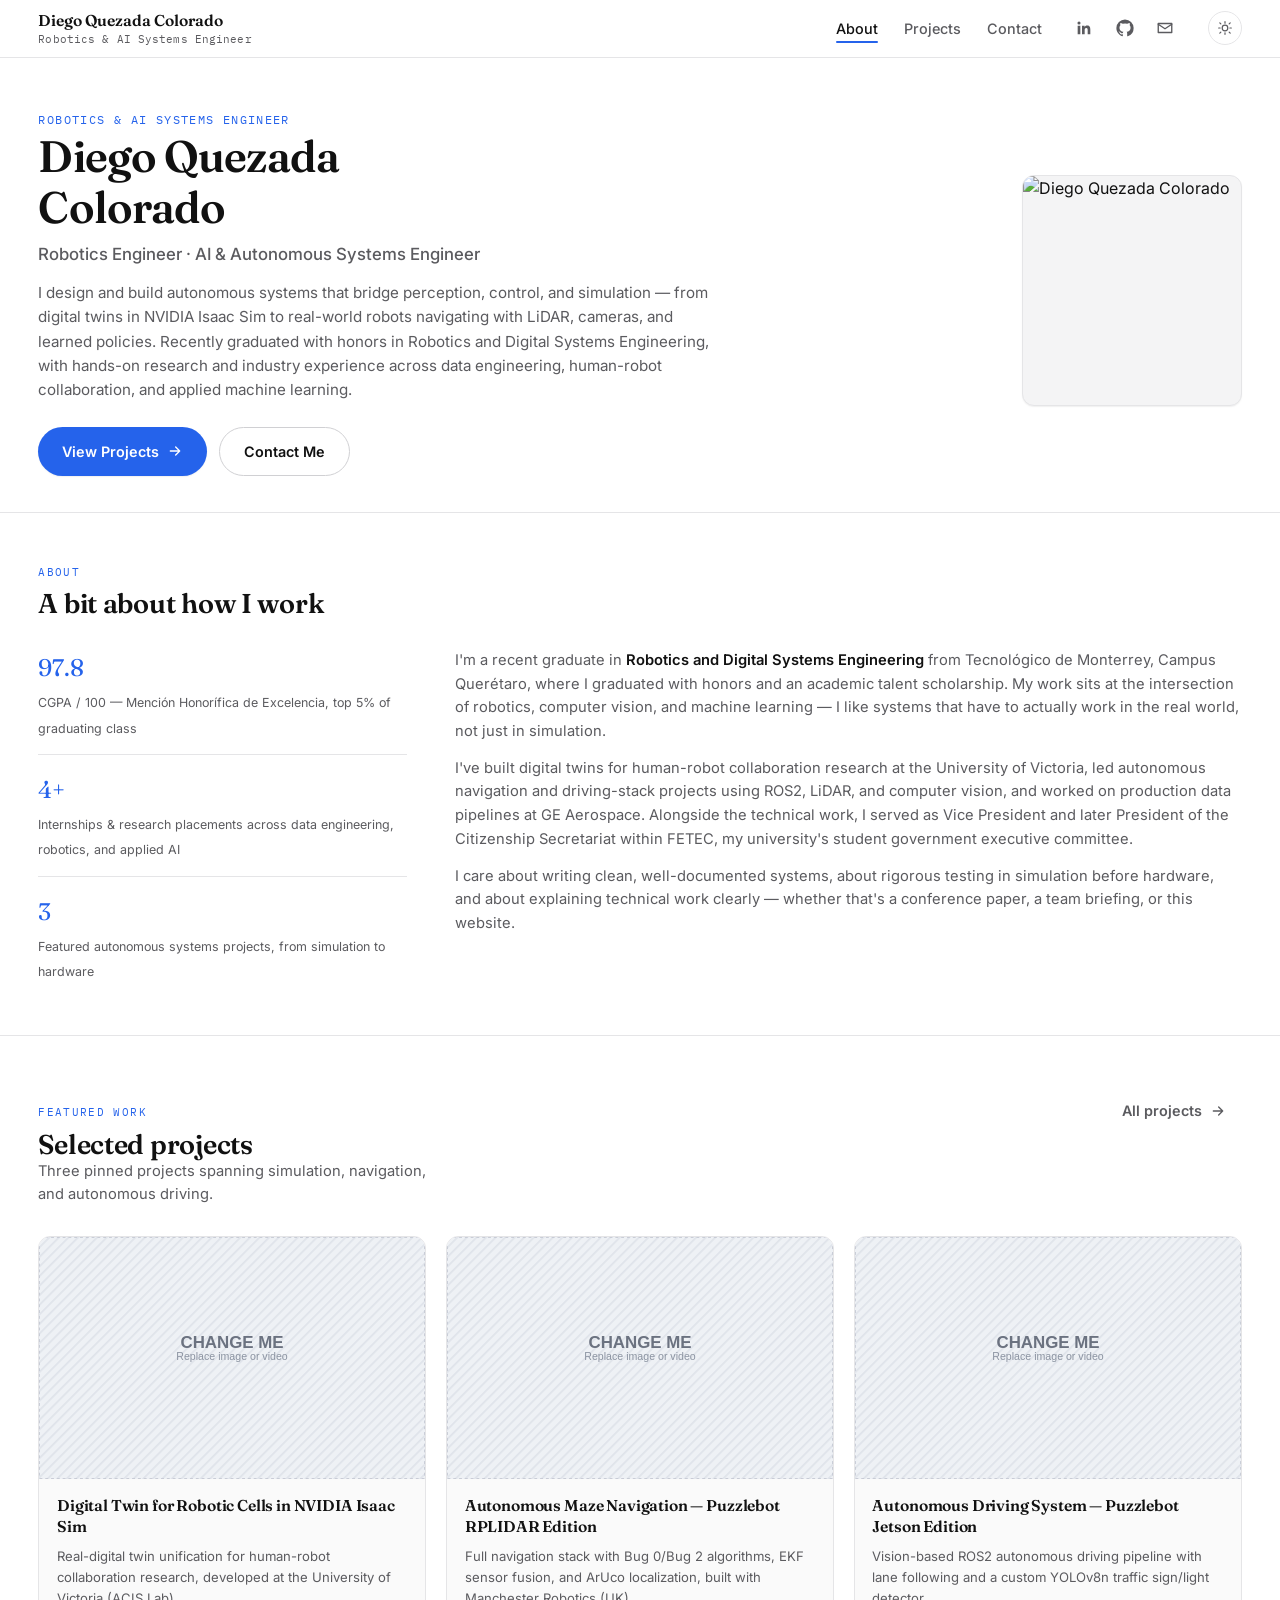
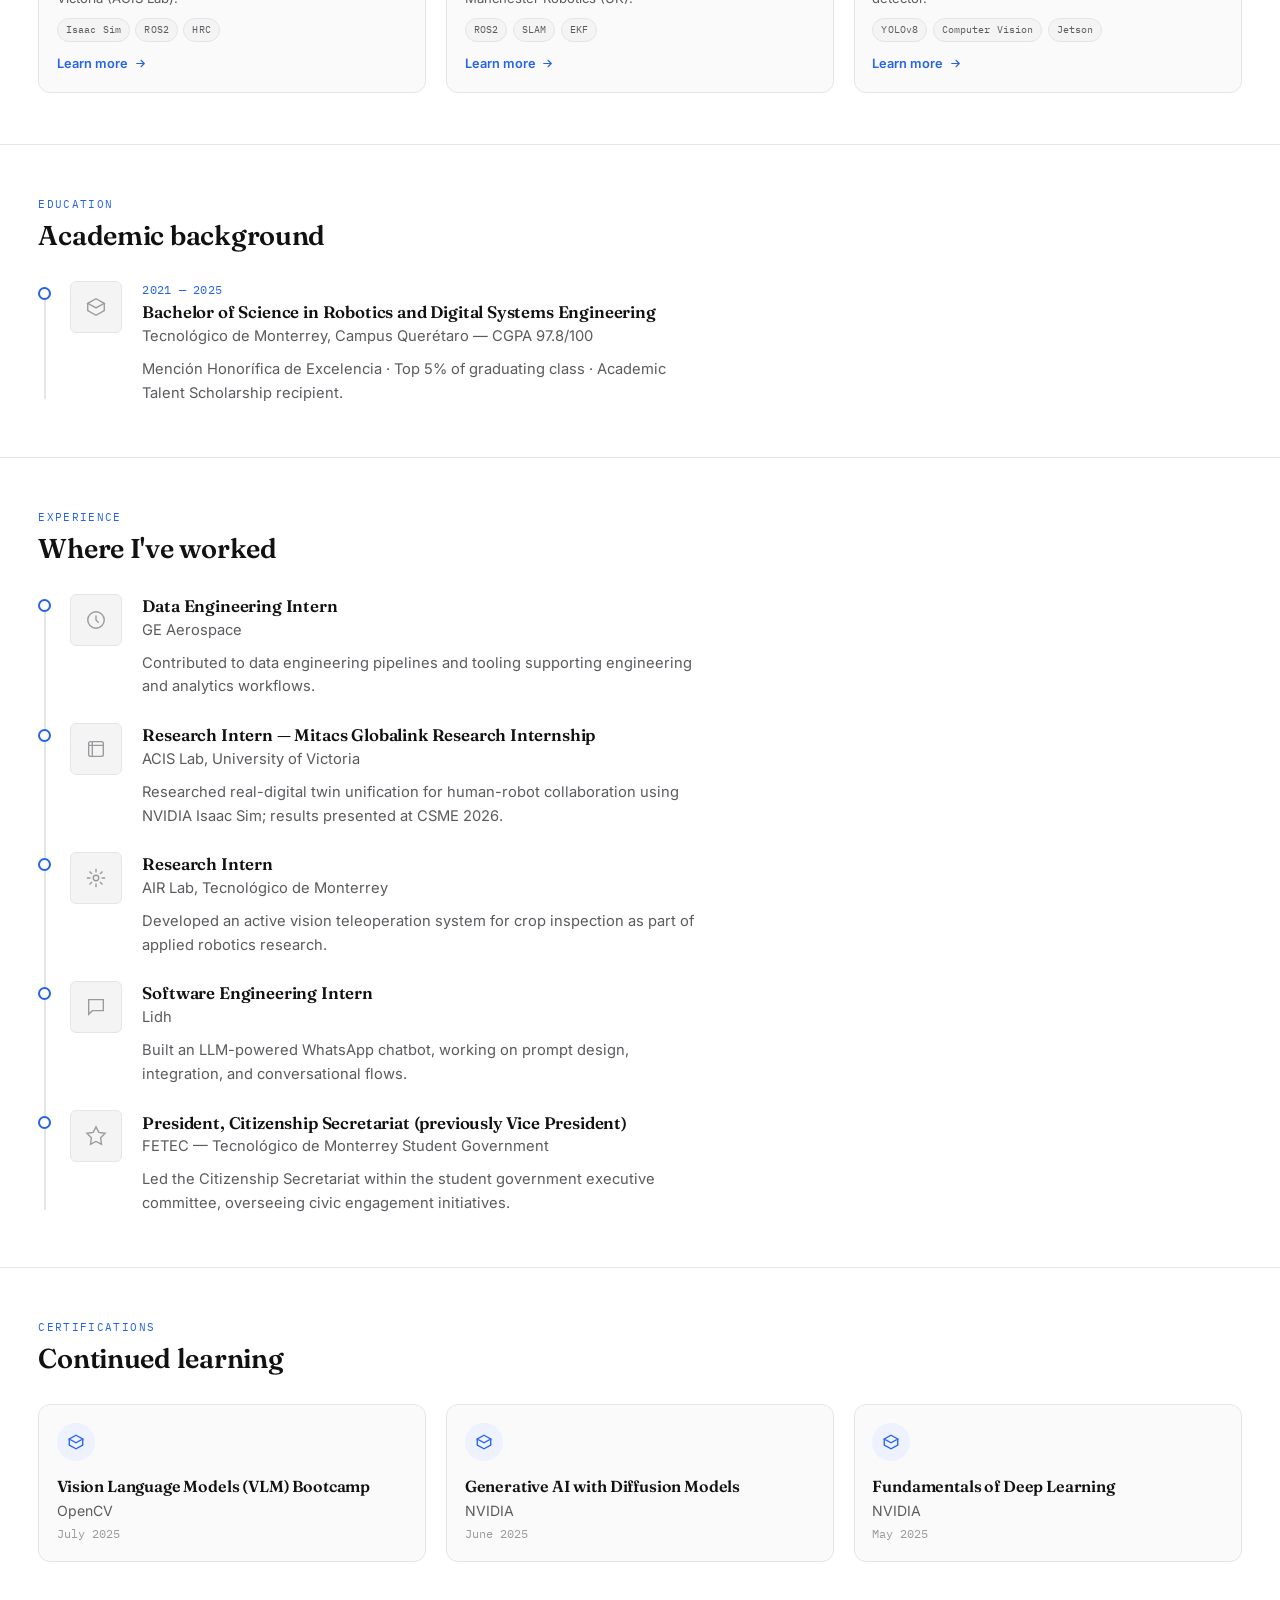
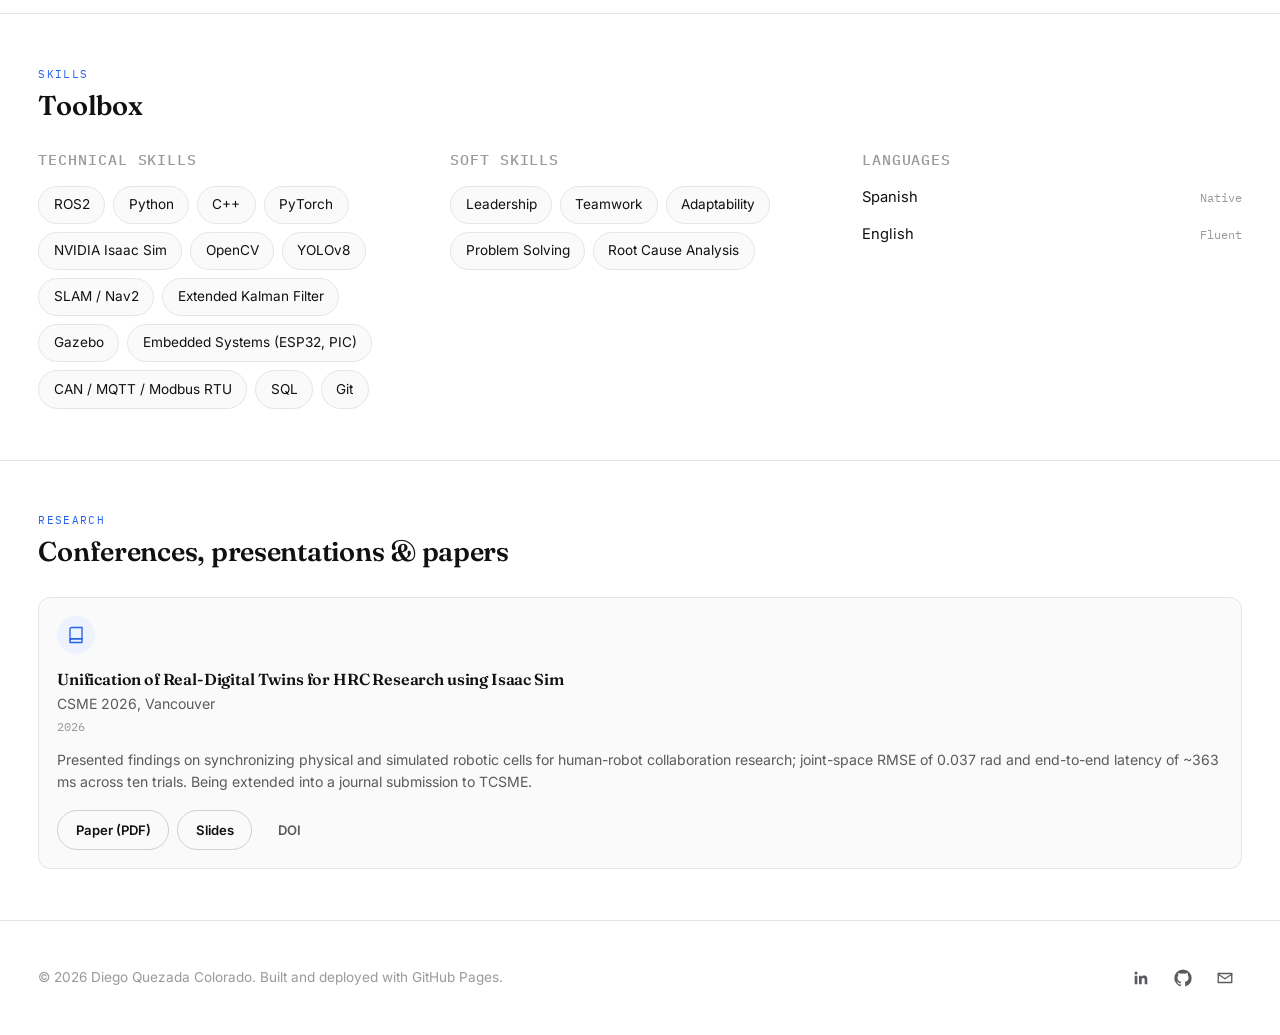
==== commit 4a230f63: "Remove unused .gitkeep files, update project media handling with fallback images, and add new placeh" ====
--- a/index.html
+++ b/index.html
@@ -3,6 +3,7 @@
 <head>
   <meta charset="UTF-8" />
   <meta name="viewport" content="width=device-width, initial-scale=1.0" />
+  <meta name="color-scheme" content="light dark" />
   <title>Diego Quezada Colorado — Robotics &amp; AI Systems Engineer</title>
   <meta name="description" content="Portfolio of Diego Quezada Colorado, a Robotics and AI Systems Engineer specializing in autonomous systems, computer vision, and digital twins." />
 
@@ -48,11 +49,8 @@
 
         <div class="hero-photo-wrap">
           <div class="hero-photo">
-            <!-- EDITABLE: replace with <img src="images/profile.jpg" alt="Diego Quezada Colorado"> -->
-            <div class="hero-photo-placeholder">
-              <svg viewBox="0 0 24 24" fill="none" stroke="currentColor" stroke-width="1.5"><circle cx="12" cy="8" r="4"/><path d="M4 21c0-4.4 3.6-7 8-7s8 2.6 8 7"/></svg>
-              <span>PROFESSIONAL PHOTO<br />images/profile.jpg</span>
-            </div>
+            <!-- REPLACE PHOTO: drop your headshot at images/profile.jpg -->
+            <img src="images/profile.jpg" data-fallback="images/placeholders/profile.svg" alt="Diego Quezada Colorado" />
           </div>
         </div>
       </div>
@@ -130,14 +128,9 @@
           <!-- Project 1 -->
           <article class="project-card reveal">
             <div class="project-media">
-              <!-- REPLACE VIDEO: assets/videos/digital-twin-isaac-sim.mp4 -->
-              <video autoplay loop muted playsinline poster="">
-                <source src="videos/projects/digital-twin-isaac-sim/demo.mp4" type="video/mp4" />
-              </video>
-              <div class="project-media-placeholder">
-                <svg viewBox="0 0 24 24" fill="none" stroke="currentColor" stroke-width="1.5"><rect x="3" y="5" width="18" height="14" rx="2"/><path d="M10 9l5 3-5 3z"/></svg>
-                <span>REPLACE VIDEO<br />videos/projects/digital-twin-isaac-sim/demo.mp4</span>
-              </div>
+              <!-- REPLACE VIDEO: videos/projects/digital-twin-isaac-sim/demo.mp4 -->
+              <img class="media-fallback" src="images/placeholders/media-16x10.svg" alt="Digital Twin for Robotic Cells preview — replace with a project video or screenshot" />
+              <video muted loop playsinline data-video-src="videos/projects/digital-twin-isaac-sim/demo.mp4"></video>
             </div>
             <div class="project-card-body">
               <h3 class="project-card-title">Digital Twin for Robotic Cells in NVIDIA Isaac Sim</h3>
@@ -157,14 +150,9 @@
           <!-- Project 2 -->
           <article class="project-card reveal">
             <div class="project-media">
-              <!-- REPLACE VIDEO: assets/videos/puzzlebot-rplidar-maze.mp4 -->
-              <video autoplay loop muted playsinline poster="">
-                <source src="videos/projects/puzzlebot-rplidar-maze/demo.mp4" type="video/mp4" />
-              </video>
-              <div class="project-media-placeholder">
-                <svg viewBox="0 0 24 24" fill="none" stroke="currentColor" stroke-width="1.5"><rect x="3" y="5" width="18" height="14" rx="2"/><path d="M10 9l5 3-5 3z"/></svg>
-                <span>REPLACE VIDEO<br />videos/projects/puzzlebot-rplidar-maze/demo.mp4</span>
-              </div>
+              <!-- REPLACE VIDEO: videos/projects/puzzlebot-rplidar-maze/demo.mp4 -->
+              <img class="media-fallback" src="images/placeholders/media-16x10.svg" alt="Puzzlebot RPLIDAR maze navigation preview — replace with a project video or screenshot" />
+              <video muted loop playsinline data-video-src="videos/projects/puzzlebot-rplidar-maze/demo.mp4"></video>
             </div>
             <div class="project-card-body">
               <h3 class="project-card-title">Autonomous Maze Navigation — Puzzlebot RPLIDAR Edition</h3>
@@ -184,14 +172,9 @@
           <!-- Project 3 -->
           <article class="project-card reveal">
             <div class="project-media">
-              <!-- REPLACE VIDEO: assets/videos/puzzlebot-jetson-driving.mp4 -->
-              <video autoplay loop muted playsinline poster="">
-                <source src="videos/projects/puzzlebot-jetson-driving/demo.mp4" type="video/mp4" />
-              </video>
-              <div class="project-media-placeholder">
-                <svg viewBox="0 0 24 24" fill="none" stroke="currentColor" stroke-width="1.5"><rect x="3" y="5" width="18" height="14" rx="2"/><path d="M10 9l5 3-5 3z"/></svg>
-                <span>REPLACE VIDEO<br />videos/projects/puzzlebot-jetson-driving/demo.mp4</span>
-              </div>
+              <!-- REPLACE VIDEO: videos/projects/puzzlebot-jetson-driving/demo.mp4 -->
+              <img class="media-fallback" src="images/placeholders/media-16x10.svg" alt="Puzzlebot Jetson autonomous driving preview — replace with a project video or screenshot" />
+              <video muted loop playsinline data-video-src="videos/projects/puzzlebot-jetson-driving/demo.mp4"></video>
             </div>
             <div class="project-card-body">
               <h3 class="project-card-title">Autonomous Driving System — Puzzlebot Jetson Edition</h3>
--- a/css/style.css
+++ b/css/style.css
@@ -4,6 +4,14 @@
    ========================================================================== */
 
 /* -------------------------------- Tokens -------------------------------- */
+:root {
+  color-scheme: light;
+}
+
+[data-theme="dark"] {
+  color-scheme: dark;
+}
+
 :root {
   /* Light theme (default) */
   --color-bg: #ffffff;
@@ -22,8 +30,8 @@
   --font-body: "Inter", -apple-system, BlinkMacSystemFont, "Segoe UI", sans-serif;
   --font-mono: "IBM Plex Mono", ui-monospace, SFMono-Regular, Menlo, monospace;
 
-  --maxw: 1120px;
-  --pad: clamp(1.25rem, 4vw, 3rem);
+  --maxw: 1360px;
+  --pad: clamp(1.25rem, 3vw, 2.5rem);
 
   --radius-sm: 6px;
   --radius-md: 12px;
@@ -112,7 +120,7 @@
 }
 
 section {
-  padding: clamp(3.5rem, 8vw, 6.5rem) 0;
+  padding: clamp(2.25rem, 4vw, 3.5rem) 0;
 }
 
 .section-border-top {
@@ -124,27 +132,27 @@
   align-items: baseline;
   justify-content: space-between;
   gap: 1.5rem;
-  margin-bottom: clamp(2rem, 5vw, 3rem);
+  margin-bottom: clamp(1.25rem, 3vw, 1.85rem);
   flex-wrap: wrap;
 }
 
 .section-eyebrow {
   display: block;
   font-family: var(--font-mono);
-  font-size: 0.75rem;
+  font-size: 0.7rem;
   letter-spacing: 0.12em;
   text-transform: uppercase;
   color: var(--color-accent);
-  margin-bottom: 0.6rem;
+  margin-bottom: 0.4rem;
 }
 
 .section-title {
-  font-size: clamp(1.6rem, 3vw, 2.25rem);
+  font-size: clamp(1.3rem, 2.2vw, 1.7rem);
 }
 
 .section-sub {
   color: var(--color-text-muted);
-  font-size: 1rem;
+  font-size: 0.92rem;
   max-width: 46ch;
 }
 
@@ -165,28 +173,28 @@
   align-items: center;
   justify-content: space-between;
   gap: 1.5rem;
-  padding-top: 1rem;
-  padding-bottom: 1rem;
+  padding-top: 0.7rem;
+  padding-bottom: 0.7rem;
 }
 
 .nav-brand {
   display: flex;
   flex-direction: column;
-  line-height: 1.25;
+  line-height: 1.3;
 }
 
 .nav-name {
   font-family: var(--font-display);
   font-weight: 600;
-  font-size: 1.05rem;
+  font-size: 0.98rem;
   color: var(--color-text);
 }
 
 .nav-title {
-  font-size: 0.72rem;
+  font-size: 0.68rem;
   color: var(--color-text-muted);
   font-family: var(--font-mono);
-  letter-spacing: 0.02em;
+  letter-spacing: 0.01em;
 }
 
 .nav-right {
@@ -327,58 +335,58 @@
 
 /* -------------------------------- Hero ------------------------------------ */
 .hero {
-  padding-top: clamp(3.5rem, 9vw, 6rem);
-  padding-bottom: clamp(3rem, 7vw, 5rem);
+  padding-top: clamp(2rem, 4vw, 3rem);
+  padding-bottom: clamp(1.5rem, 3vw, 2.25rem);
 }
 
 .hero-grid {
   display: grid;
-  grid-template-columns: 1.3fr 0.7fr;
-  gap: clamp(2rem, 5vw, 4rem);
+  grid-template-columns: 1.6fr 0.4fr;
+  gap: clamp(1.5rem, 4vw, 3rem);
   align-items: center;
 }
 
 .hero-eyebrow {
   font-family: var(--font-mono);
-  font-size: 0.8rem;
-  letter-spacing: 0.14em;
+  font-size: 0.72rem;
+  letter-spacing: 0.12em;
   text-transform: uppercase;
   color: var(--color-accent);
-  margin-bottom: 1.25rem;
+  margin-bottom: 0.75rem;
   opacity: 0;
   animation: fade-up var(--dur-slow) var(--ease) forwards;
 }
 
 .hero-name {
-  font-size: clamp(2.6rem, 6.5vw, 4.5rem);
+  font-size: clamp(1.9rem, 3.6vw, 2.75rem);
   font-weight: 600;
   letter-spacing: -0.02em;
-  margin-bottom: 0.75rem;
+  margin-bottom: 0.5rem;
   opacity: 0;
   animation: fade-up var(--dur-slow) var(--ease) 80ms forwards;
 }
 
 .hero-title {
-  font-size: clamp(1.05rem, 2vw, 1.3rem);
+  font-size: clamp(0.92rem, 1.4vw, 1.05rem);
   color: var(--color-text-muted);
   font-weight: 500;
+  margin-bottom: 0.85rem;
+  opacity: 0;
+  animation: fade-up var(--dur-slow) var(--ease) 160ms forwards;
+}
+
+.hero-intro {
+  max-width: 68ch;
+  color: var(--color-text-muted);
+  font-size: 0.95rem;
   margin-bottom: 1.5rem;
   opacity: 0;
-  animation: fade-up var(--dur-slow) var(--ease) 160ms forwards;
-}
-
-.hero-intro {
-  max-width: 56ch;
-  color: var(--color-text-muted);
-  font-size: 1.05rem;
-  margin-bottom: 2.25rem;
-  opacity: 0;
   animation: fade-up var(--dur-slow) var(--ease) 240ms forwards;
 }
 
 .hero-ctas {
   display: flex;
-  gap: 0.9rem;
+  gap: 0.75rem;
   flex-wrap: wrap;
   opacity: 0;
   animation: fade-up var(--dur-slow) var(--ease) 320ms forwards;
@@ -391,15 +399,17 @@
 
 .hero-photo {
   width: 100%;
-  aspect-ratio: 1 / 1.1;
-  border-radius: var(--radius-lg);
+  max-width: 220px;
+  margin-left: auto;
+  aspect-ratio: 1 / 1.05;
+  border-radius: var(--radius-md);
   background: var(--color-bg-subtle);
   border: 1px solid var(--color-border);
   display: flex;
   align-items: center;
   justify-content: center;
   overflow: hidden;
-  box-shadow: var(--shadow-md);
+  box-shadow: var(--shadow-sm);
 }
 
 .hero-photo img {
@@ -410,16 +420,16 @@
   display: flex;
   flex-direction: column;
   align-items: center;
-  gap: 0.6rem;
+  gap: 0.4rem;
   color: var(--color-text-faint);
   text-align: center;
-  padding: 1.5rem;
-}
-.hero-photo-placeholder svg { width: 44px; height: 44px; }
+  padding: 1rem;
+}
+.hero-photo-placeholder svg { width: 30px; height: 30px; }
 .hero-photo-placeholder span {
   font-family: var(--font-mono);
-  font-size: 0.72rem;
-  letter-spacing: 0.03em;
+  font-size: 0.62rem;
+  letter-spacing: 0.02em;
 }
 
 @keyframes fade-up {
@@ -430,36 +440,36 @@
 /* -------------------------------- About ----------------------------------- */
 .about-grid {
   display: grid;
-  grid-template-columns: 0.9fr 1.5fr;
-  gap: clamp(2rem, 5vw, 4rem);
-}
-
-.about-body p { margin-bottom: 1.1rem; color: var(--color-text-muted); }
+  grid-template-columns: 0.75fr 1.6fr;
+  gap: clamp(1.5rem, 4vw, 3rem);
+}
+
+.about-body p { margin-bottom: 0.85rem; color: var(--color-text-muted); font-size: 0.92rem; }
 .about-body p:last-child { margin-bottom: 0; }
 .about-body strong { color: var(--color-text); font-weight: 600; }
 
 .about-stats {
   display: flex;
   flex-direction: column;
-  gap: 1.5rem;
+  gap: 1rem;
 }
 
 .stat-block {
-  padding-bottom: 1.25rem;
+  padding-bottom: 0.85rem;
   border-bottom: 1px solid var(--color-border);
 }
 .stat-block:last-child { border-bottom: none; padding-bottom: 0; }
 
 .stat-num {
   font-family: var(--font-display);
-  font-size: 1.9rem;
+  font-size: 1.5rem;
   color: var(--color-accent);
   display: block;
-  margin-bottom: 0.15rem;
+  margin-bottom: 0.1rem;
 }
 
 .stat-label {
-  font-size: 0.85rem;
+  font-size: 0.78rem;
   color: var(--color-text-muted);
 }
 
@@ -478,7 +488,7 @@
 .project-grid {
   display: grid;
   grid-template-columns: repeat(3, 1fr);
-  gap: 1.75rem;
+  gap: 1.25rem;
 }
 
 .project-card {
@@ -492,11 +502,15 @@
 }
 
 .project-card:hover {
-  transform: translateY(-4px);
-  box-shadow: var(--shadow-lg);
+  transform: translateY(-3px);
+  box-shadow: var(--shadow-md);
   border-color: var(--color-border-strong);
 }
 
+/* Media box: the fallback <img> (data-fallback) is always in the DOM as the
+   base layer. Video only becomes visible (via JS adding .has-video) once its
+   source has been confirmed to actually load — this guarantees there is
+   never a broken/black box, only ever a clean placeholder or real footage. */
 .project-media {
   position: relative;
   width: 100%;
@@ -505,41 +519,46 @@
   overflow: hidden;
 }
 
-.project-media video,
-.project-media img {
-  width: 100%; height: 100%; object-fit: cover;
-}
-
-.project-media-placeholder {
+.project-media img.media-fallback {
   position: absolute; inset: 0;
+  width: 100%; height: 100%;
+  object-fit: cover;
+  display: block;
+}
+
+.project-media video {
+  position: absolute; inset: 0;
+  width: 100%; height: 100%;
+  object-fit: cover;
+  opacity: 0;
+  transition: opacity var(--dur-med) var(--ease);
+}
+
+.project-media.has-video video { opacity: 1; }
+.project-media.has-video img.media-fallback { opacity: 0; }
+
+img.is-placeholder {
+  object-fit: contain;
+  padding: 10%;
+  background: var(--color-bg-subtle);
+}
+
+.project-card-body {
+  padding: 1.1rem;
   display: flex;
   flex-direction: column;
-  align-items: center;
-  justify-content: center;
-  gap: 0.5rem;
-  color: var(--color-text-faint);
-  font-family: var(--font-mono);
-  font-size: 0.68rem;
-  text-align: center;
-  padding: 1rem;
-}
-.project-media-placeholder svg { width: 30px; height: 30px; }
-
-.project-card-body {
-  padding: 1.5rem;
-  display: flex;
-  flex-direction: column;
-  gap: 0.75rem;
+  gap: 0.55rem;
   flex: 1;
 }
 
 .project-card-title {
-  font-size: 1.08rem;
+  font-size: 0.98rem;
   font-weight: 600;
+  line-height: 1.3;
 }
 
 .project-card-desc {
-  font-size: 0.9rem;
+  font-size: 0.82rem;
   color: var(--color-text-muted);
   flex: 1;
 }
@@ -547,14 +566,14 @@
 .tag-row {
   display: flex;
   flex-wrap: wrap;
-  gap: 0.4rem;
+  gap: 0.35rem;
 }
 
 .tag {
   font-family: var(--font-mono);
-  font-size: 0.68rem;
-  letter-spacing: 0.02em;
-  padding: 0.28rem 0.6rem;
+  font-size: 0.62rem;
+  letter-spacing: 0.01em;
+  padding: 0.22rem 0.5rem;
   border-radius: 999px;
   background: var(--color-bg-subtle);
   color: var(--color-text-muted);
@@ -564,14 +583,14 @@
 .project-card-link {
   display: inline-flex;
   align-items: center;
-  gap: 0.4rem;
-  font-size: 0.86rem;
+  gap: 0.35rem;
+  font-size: 0.8rem;
   font-weight: 600;
   color: var(--color-accent);
-  margin-top: 0.25rem;
+  margin-top: 0.15rem;
 }
 .project-card-link svg {
-  width: 14px; height: 14px;
+  width: 13px; height: 13px;
   transition: transform var(--dur-fast) var(--ease);
 }
 .project-card-link:hover svg { transform: translateX(3px); }
@@ -592,7 +611,7 @@
 
 .timeline-item {
   position: relative;
-  padding-bottom: 2.5rem;
+  padding-bottom: 1.5rem;
 }
 .timeline-item:last-child { padding-bottom: 0; }
 
@@ -665,7 +684,7 @@
 .info-card {
   border: 1px solid var(--color-border);
   border-radius: var(--radius-md);
-  padding: 1.5rem;
+  padding: 1.1rem;
   background: var(--color-bg-elevated);
   transition: transform var(--dur-med) var(--ease), box-shadow var(--dur-med) var(--ease);
 }
@@ -837,11 +856,18 @@
   overflow: hidden;
   background: var(--color-bg-subtle);
   border: 1px solid var(--color-border);
-  margin-bottom: 2.5rem;
+  margin-bottom: 1.75rem;
   position: relative;
 }
 .project-hero-media video,
-.project-hero-media img { width: 100%; height: 100%; object-fit: cover; }
+.project-hero-media img.media-fallback {
+  position: absolute; inset: 0;
+  width: 100%; height: 100%;
+  object-fit: cover;
+}
+.project-hero-media video { opacity: 0; transition: opacity var(--dur-med) var(--ease); }
+.project-hero-media.has-video video { opacity: 1; }
+.project-hero-media.has-video img.media-fallback { opacity: 0; }
 
 .project-meta-row {
   display: flex;
@@ -967,8 +993,8 @@
 /* -------------------------------- Projects listing page ---------------------- */
 .projects-page-grid {
   display: grid;
-  grid-template-columns: repeat(2, 1fr);
-  gap: 1.75rem;
+  grid-template-columns: repeat(3, 1fr);
+  gap: 1.25rem;
 }
 
 /* -------------------------------- Comparison / misc -------------------------- */
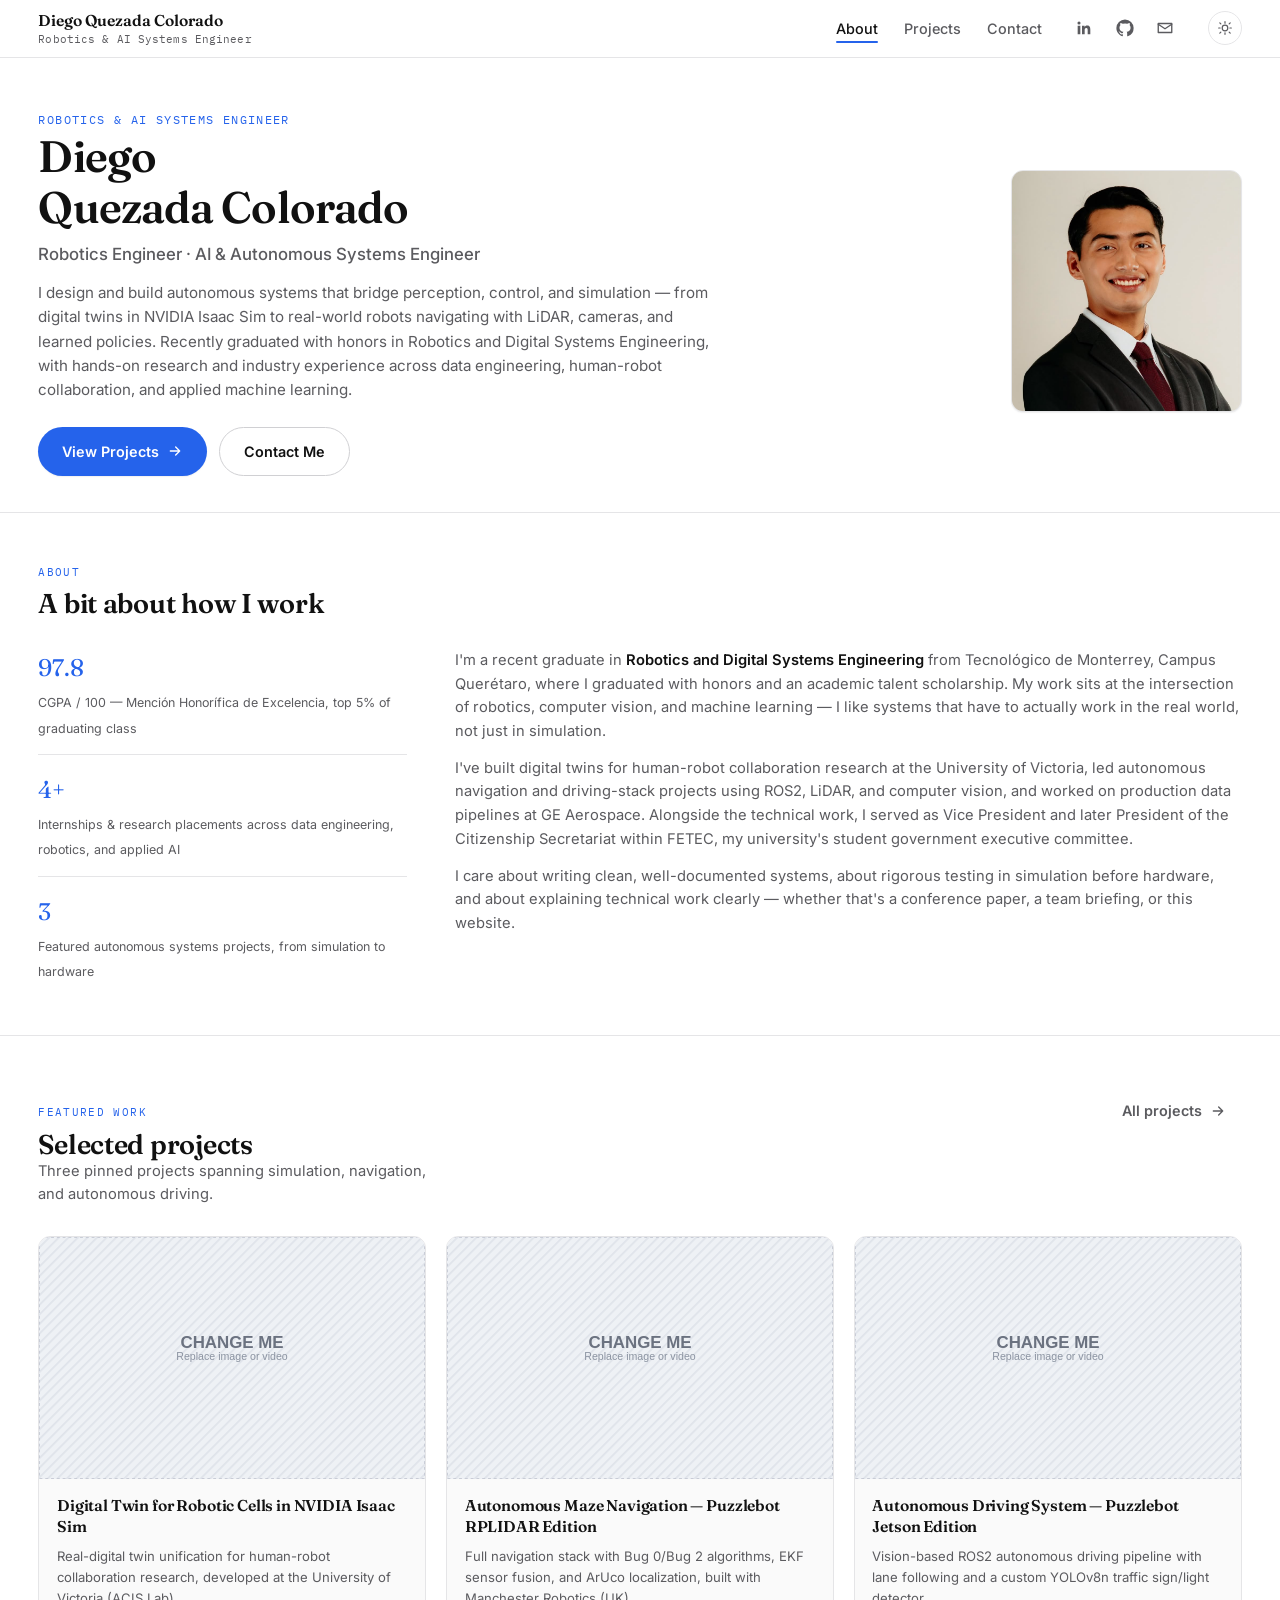
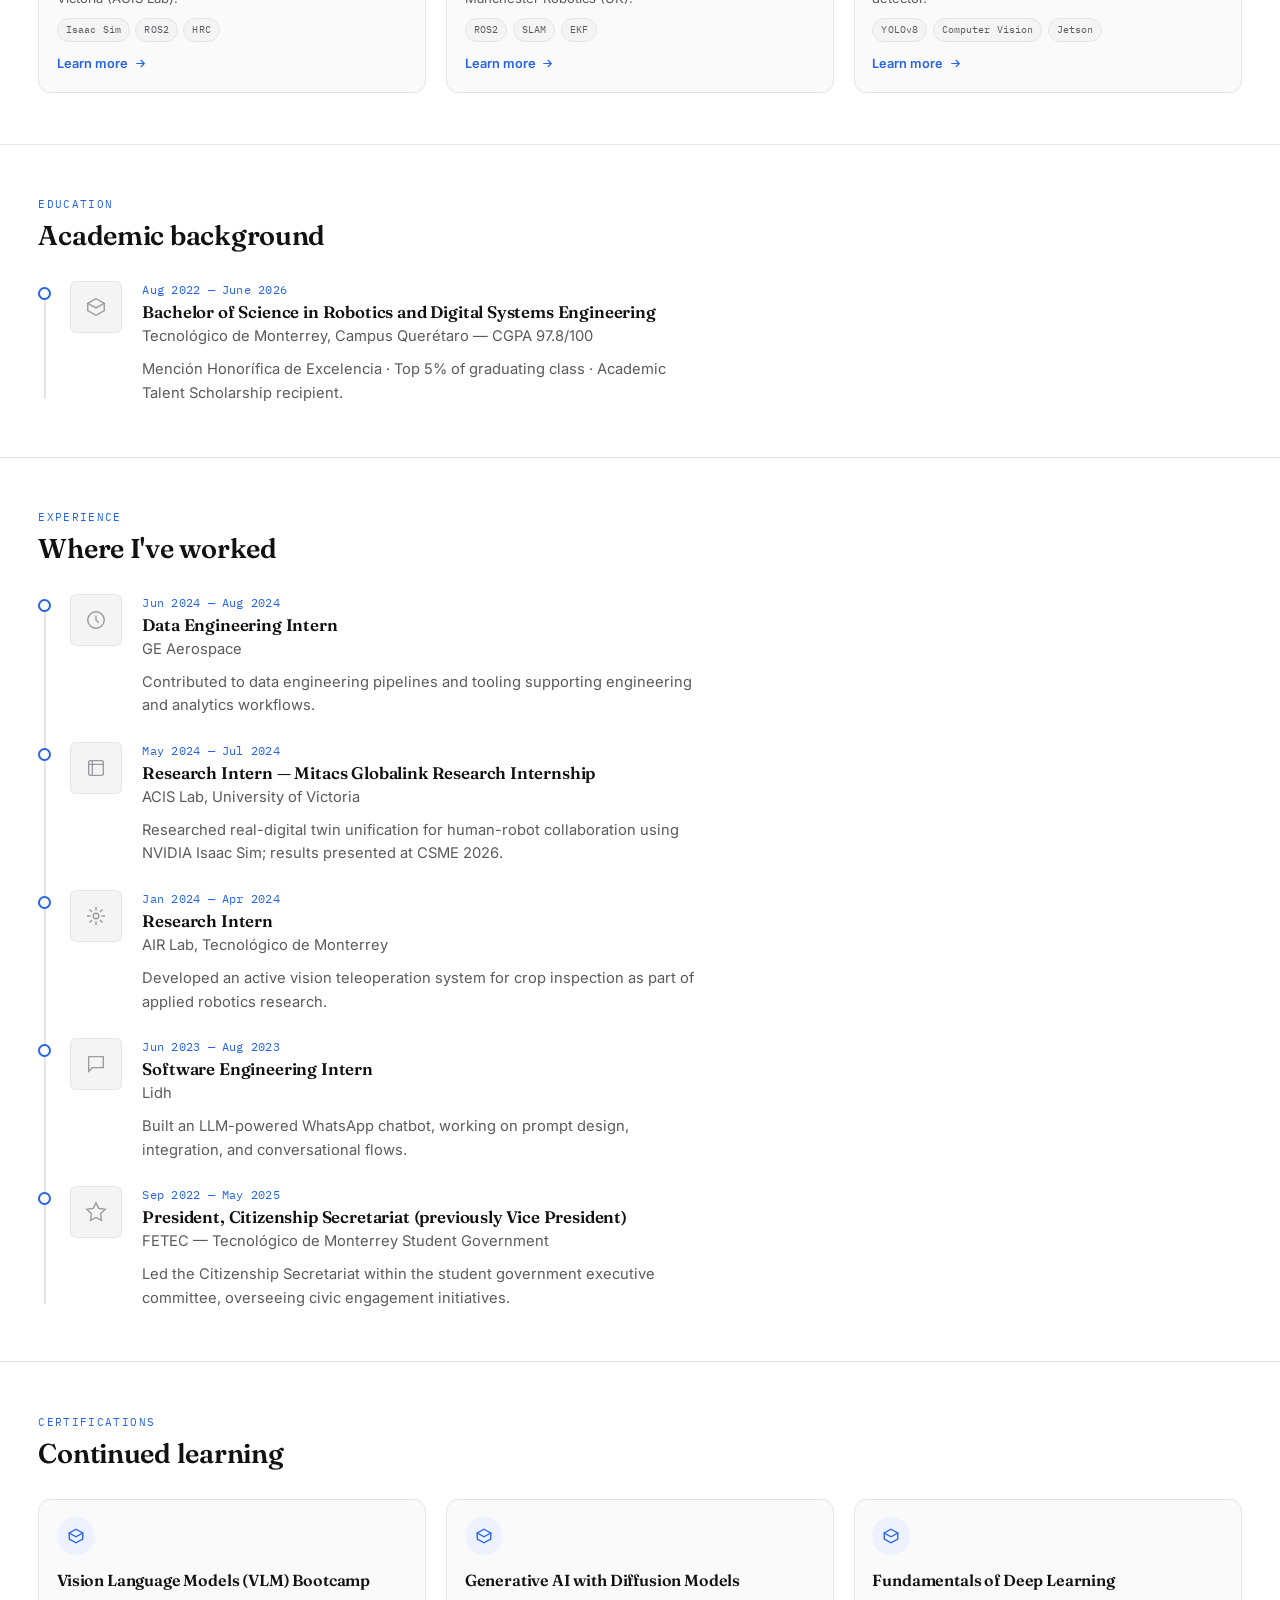
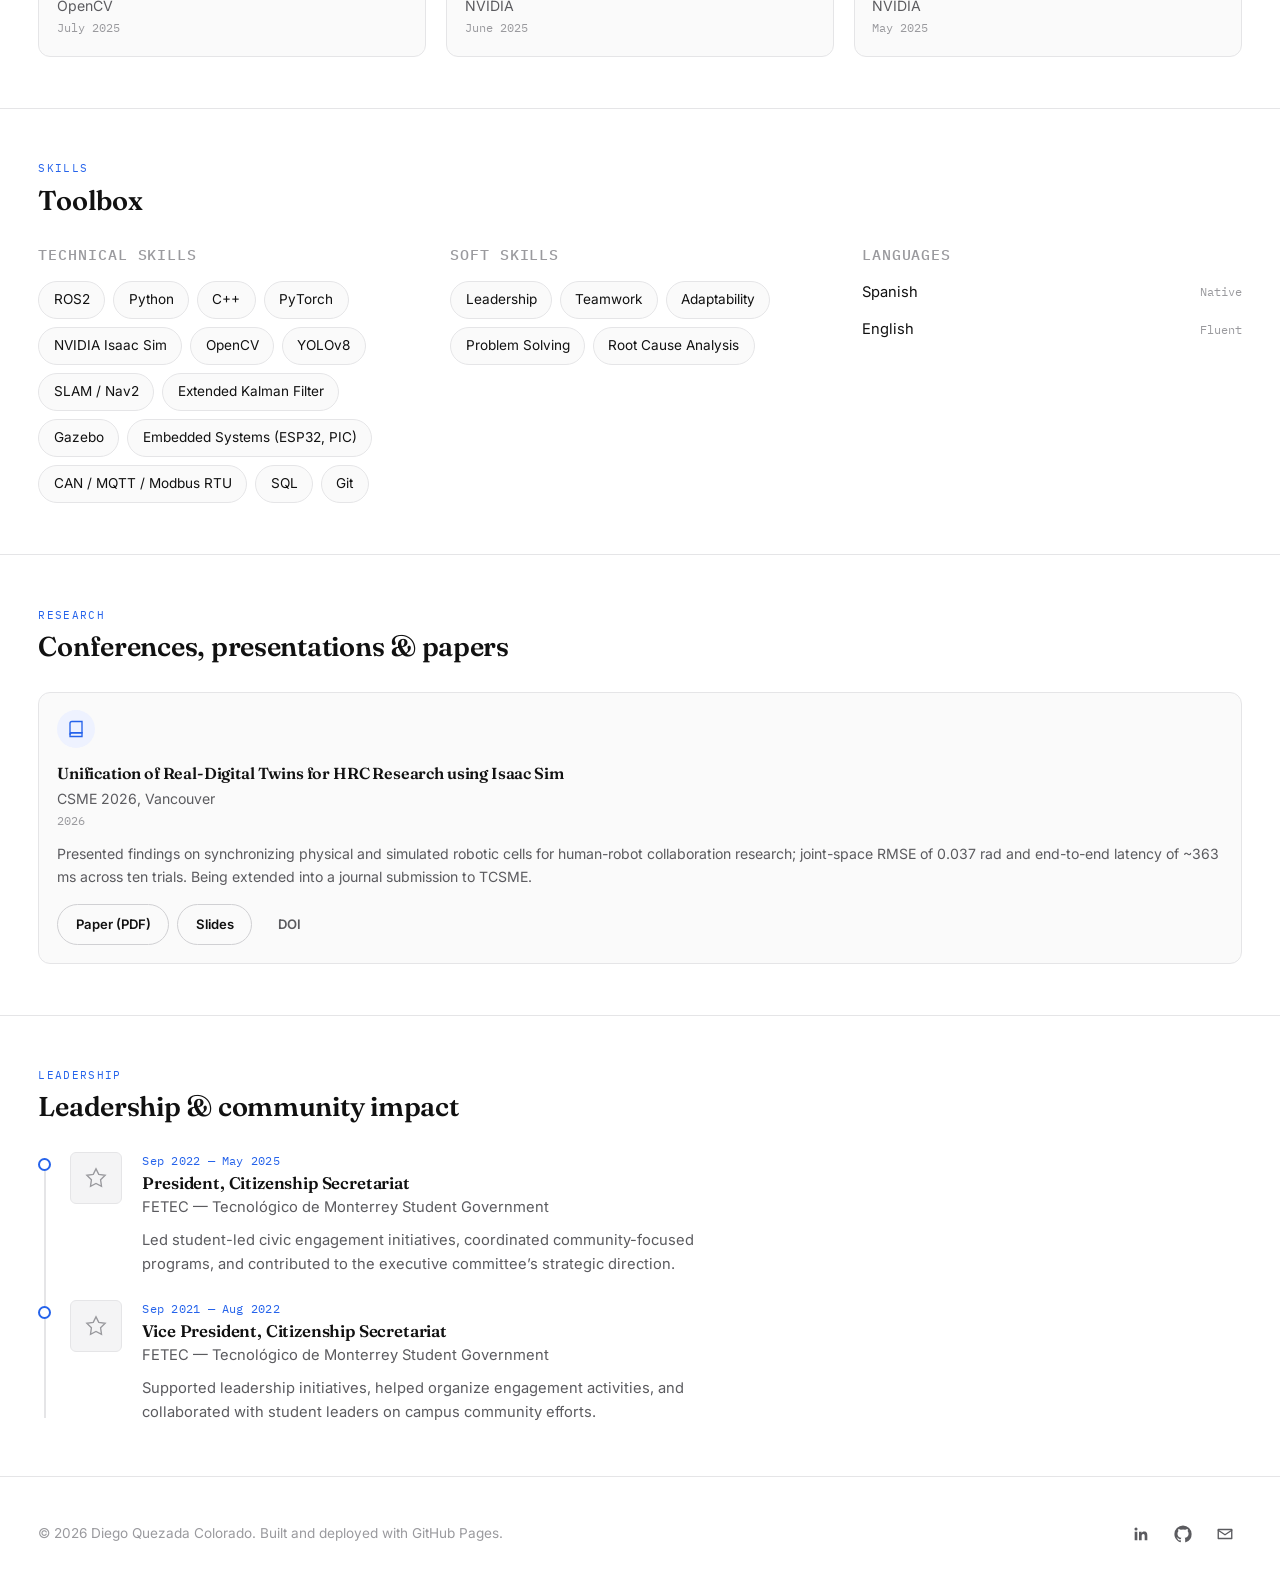
==== commit 1271fcd6: "Add demo videos for Digital Twin Isaac Sim and Puzzlebot Jetson Driving projects" ====
--- a/index.html
+++ b/index.html
@@ -28,7 +28,7 @@
       <div class="container hero-grid">
         <div>
           <span class="hero-eyebrow">Robotics &amp; AI Systems Engineer</span>
-          <h1 class="hero-name">Diego Quezada<br />Colorado</h1>
+          <h1 class="hero-name">Diego<br />Quezada Colorado</h1>
           <p class="hero-title">Robotics Engineer · AI &amp; Autonomous Systems Engineer</p>
           <p class="hero-intro">
             <!-- EDITABLE: short professional introduction -->
@@ -215,7 +215,7 @@
               </div>
               <div class="timeline-content">
                 <!-- EDITABLE: dates -->
-                <span class="timeline-dates">2021 — 2025</span>
+                <span class="timeline-dates">Aug 2022 — June 2026</span>
                 <h3 class="timeline-role">Bachelor of Science in Robotics and Digital Systems Engineering</h3>
                 <p class="timeline-org">Tecnológico de Monterrey, Campus Querétaro — CGPA 97.8/100</p>
                 <p class="timeline-desc">Mención Honorífica de Excelencia · Top 5% of graduating class · Academic Talent Scholarship recipient.</p>
@@ -247,7 +247,7 @@
                 <svg viewBox="0 0 24 24" fill="none" stroke="currentColor" stroke-width="1.5"><circle cx="12" cy="12" r="9"/><path d="M12 7v5l3 3"/></svg>
               </div>
               <div class="timeline-content">
-                <span class="timeline-dates"><!-- EDITABLE: dates --></span>
+                <span class="timeline-dates">Jun 2024 — Aug 2024</span>
                 <h3 class="timeline-role">Data Engineering Intern</h3>
                 <p class="timeline-org">GE Aerospace</p>
                 <p class="timeline-desc">Contributed to data engineering pipelines and tooling supporting engineering and analytics workflows.</p>
@@ -263,7 +263,7 @@
                 <svg viewBox="0 0 24 24" fill="none" stroke="currentColor" stroke-width="1.5"><rect x="4" y="4" width="16" height="16" rx="2"/><path d="M8 4v16M4 8h16"/></svg>
               </div>
               <div class="timeline-content">
-                <span class="timeline-dates"><!-- EDITABLE: dates --></span>
+                <span class="timeline-dates">May 2024 — Jul 2024</span>
                 <h3 class="timeline-role">Research Intern — Mitacs Globalink Research Internship</h3>
                 <p class="timeline-org">ACIS Lab, University of Victoria</p>
                 <p class="timeline-desc">Researched real-digital twin unification for human-robot collaboration using NVIDIA Isaac Sim; results presented at CSME 2026.</p>
@@ -279,7 +279,7 @@
                 <svg viewBox="0 0 24 24" fill="none" stroke="currentColor" stroke-width="1.5"><circle cx="12" cy="12" r="3"/><path d="M12 2v4M12 18v4M4.9 4.9l2.8 2.8M16.3 16.3l2.8 2.8M2 12h4M18 12h4M4.9 19.1l2.8-2.8M16.3 7.7l2.8-2.8"/></svg>
               </div>
               <div class="timeline-content">
-                <span class="timeline-dates"><!-- EDITABLE: dates --></span>
+                <span class="timeline-dates">Jan 2024 — Apr 2024</span>
                 <h3 class="timeline-role">Research Intern</h3>
                 <p class="timeline-org">AIR Lab, Tecnológico de Monterrey</p>
                 <p class="timeline-desc">Developed an active vision teleoperation system for crop inspection as part of applied robotics research.</p>
@@ -295,7 +295,7 @@
                 <svg viewBox="0 0 24 24" fill="none" stroke="currentColor" stroke-width="1.5"><path d="M4 4h16v12H8l-4 4V4z"/></svg>
               </div>
               <div class="timeline-content">
-                <span class="timeline-dates"><!-- EDITABLE: dates --></span>
+                <span class="timeline-dates">Jun 2023 — Aug 2023</span>
                 <h3 class="timeline-role">Software Engineering Intern</h3>
                 <p class="timeline-org">Lidh</p>
                 <p class="timeline-desc">Built an LLM-powered WhatsApp chatbot, working on prompt design, integration, and conversational flows.</p>
@@ -311,7 +311,7 @@
                 <svg viewBox="0 0 24 24" fill="none" stroke="currentColor" stroke-width="1.5"><path d="M12 2l3 6 7 1-5 5 1 7-6-3-6 3 1-7-5-5 7-1z"/></svg>
               </div>
               <div class="timeline-content">
-                <span class="timeline-dates"><!-- EDITABLE: dates --></span>
+                <span class="timeline-dates">Sep 2022 — May 2025</span>
                 <h3 class="timeline-role">President, Citizenship Secretariat (previously Vice President)</h3>
                 <p class="timeline-org">FETEC — Tecnológico de Monterrey Student Government</p>
                 <p class="timeline-desc">Led the Citizenship Secretariat within the student government executive committee, overseeing civic engagement initiatives.</p>
@@ -454,6 +454,50 @@
       </div>
     </section>
 
+    <!-- ============================= LEADERSHIP ============================= -->
+    <section id="leadership" class="section-border-top">
+      <div class="container">
+        <div class="section-head">
+          <div>
+            <span class="section-eyebrow">Leadership</span>
+            <h2 class="section-title">Leadership &amp; community impact</h2>
+          </div>
+        </div>
+
+        <div class="timeline reveal">
+          <div class="timeline-item">
+            <span class="timeline-dot"></span>
+            <div class="timeline-card">
+              <div class="timeline-logo">
+                <svg viewBox="0 0 24 24" fill="none" stroke="currentColor" stroke-width="1.5"><path d="M12 2l3 6 7 1-5 5 1 7-6-3-6 3 1-7-5-5 7-1z"/></svg>
+              </div>
+              <div class="timeline-content">
+                <span class="timeline-dates">Sep 2022 — May 2025</span>
+                <h3 class="timeline-role">President, Citizenship Secretariat</h3>
+                <p class="timeline-org">FETEC — Tecnológico de Monterrey Student Government</p>
+                <p class="timeline-desc">Led student-led civic engagement initiatives, coordinated community-focused programs, and contributed to the executive committee’s strategic direction.</p>
+              </div>
+            </div>
+          </div>
+
+          <div class="timeline-item">
+            <span class="timeline-dot"></span>
+            <div class="timeline-card">
+              <div class="timeline-logo">
+                <svg viewBox="0 0 24 24" fill="none" stroke="currentColor" stroke-width="1.5"><path d="M12 2l3 6 7 1-5 5 1 7-6-3-6 3 1-7-5-5 7-1z"/></svg>
+              </div>
+              <div class="timeline-content">
+                <span class="timeline-dates">Sep 2021 — Aug 2022</span>
+                <h3 class="timeline-role">Vice President, Citizenship Secretariat</h3>
+                <p class="timeline-org">FETEC — Tecnológico de Monterrey Student Government</p>
+                <p class="timeline-desc">Supported leadership initiatives, helped organize engagement activities, and collaborated with student leaders on campus community efforts.</p>
+              </div>
+            </div>
+          </div>
+        </div>
+      </div>
+    </section>
+
   </main>
 
   <div data-include="footer"></div>
--- a/css/style.css
+++ b/css/style.css
@@ -399,7 +399,7 @@
 
 .hero-photo {
   width: 100%;
-  max-width: 220px;
+  max-width: 280px;
   margin-left: auto;
   aspect-ratio: 1 / 1.05;
   border-radius: var(--radius-md);
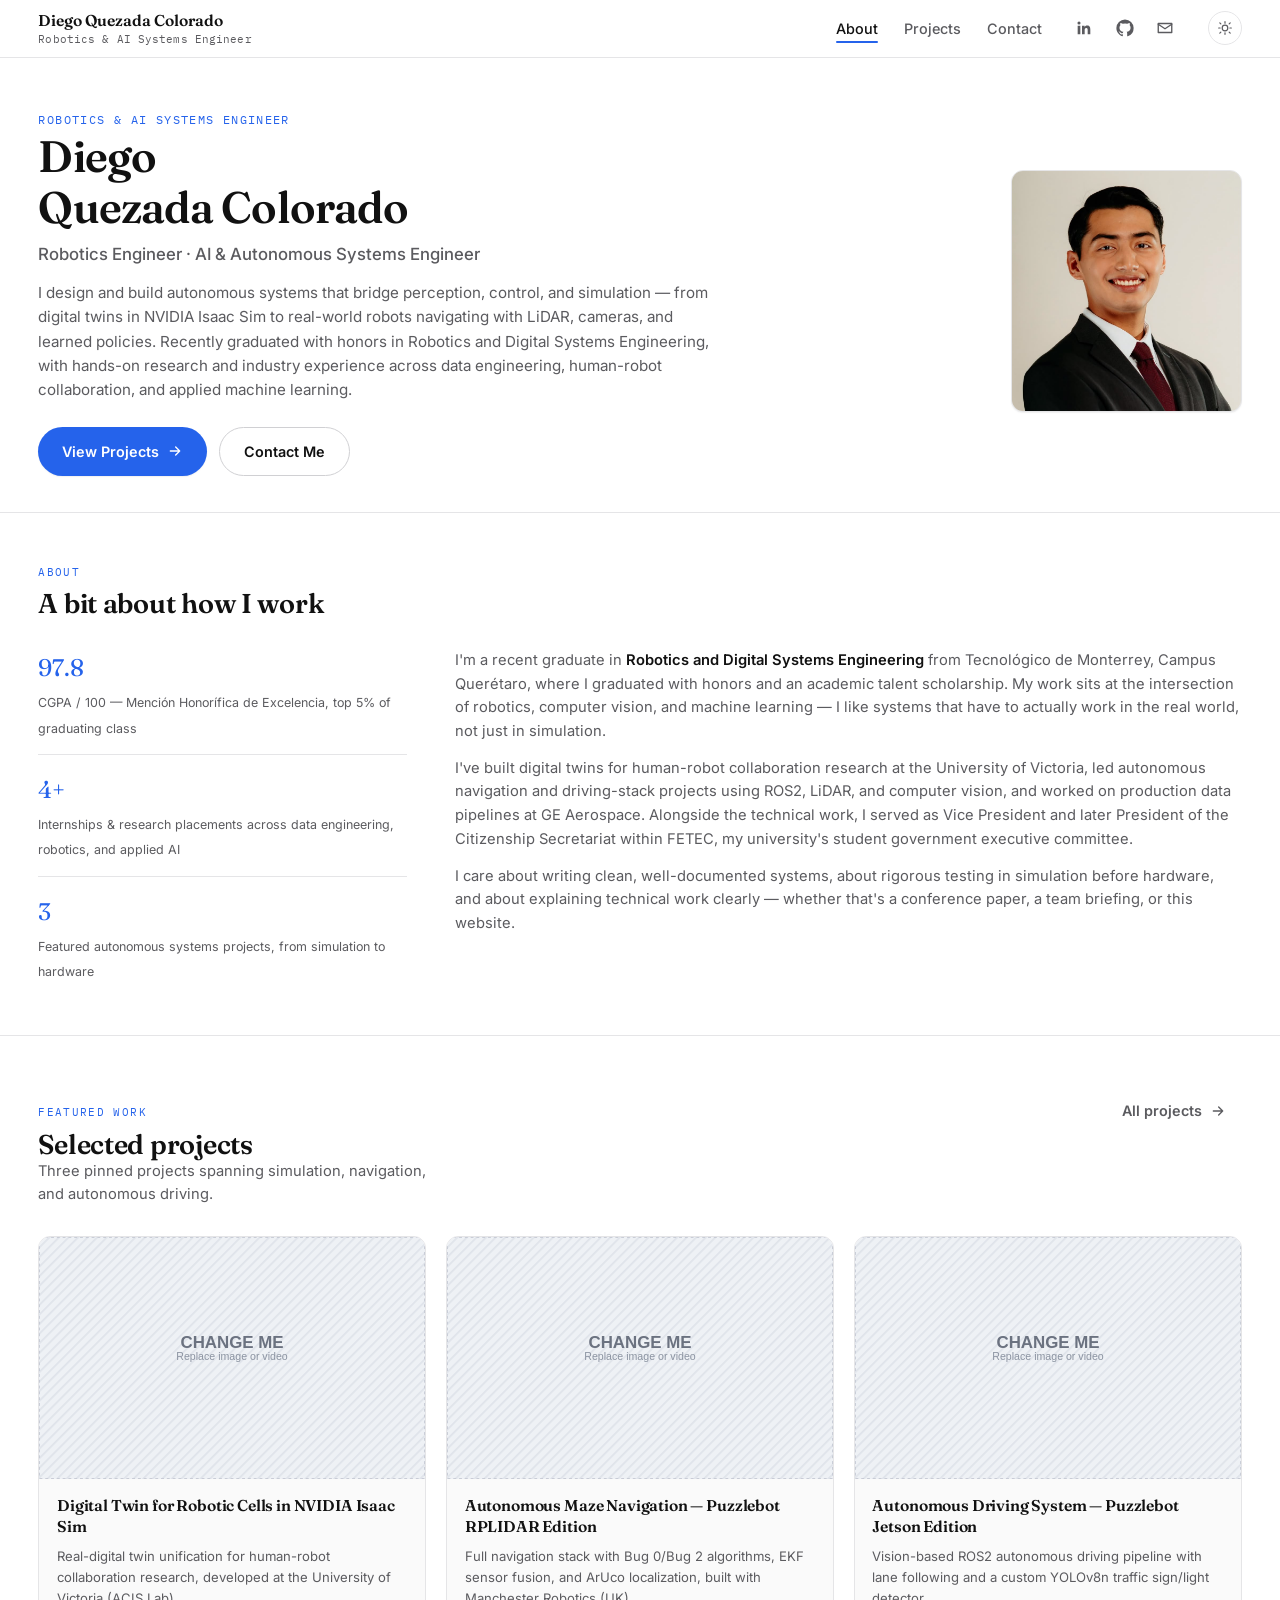
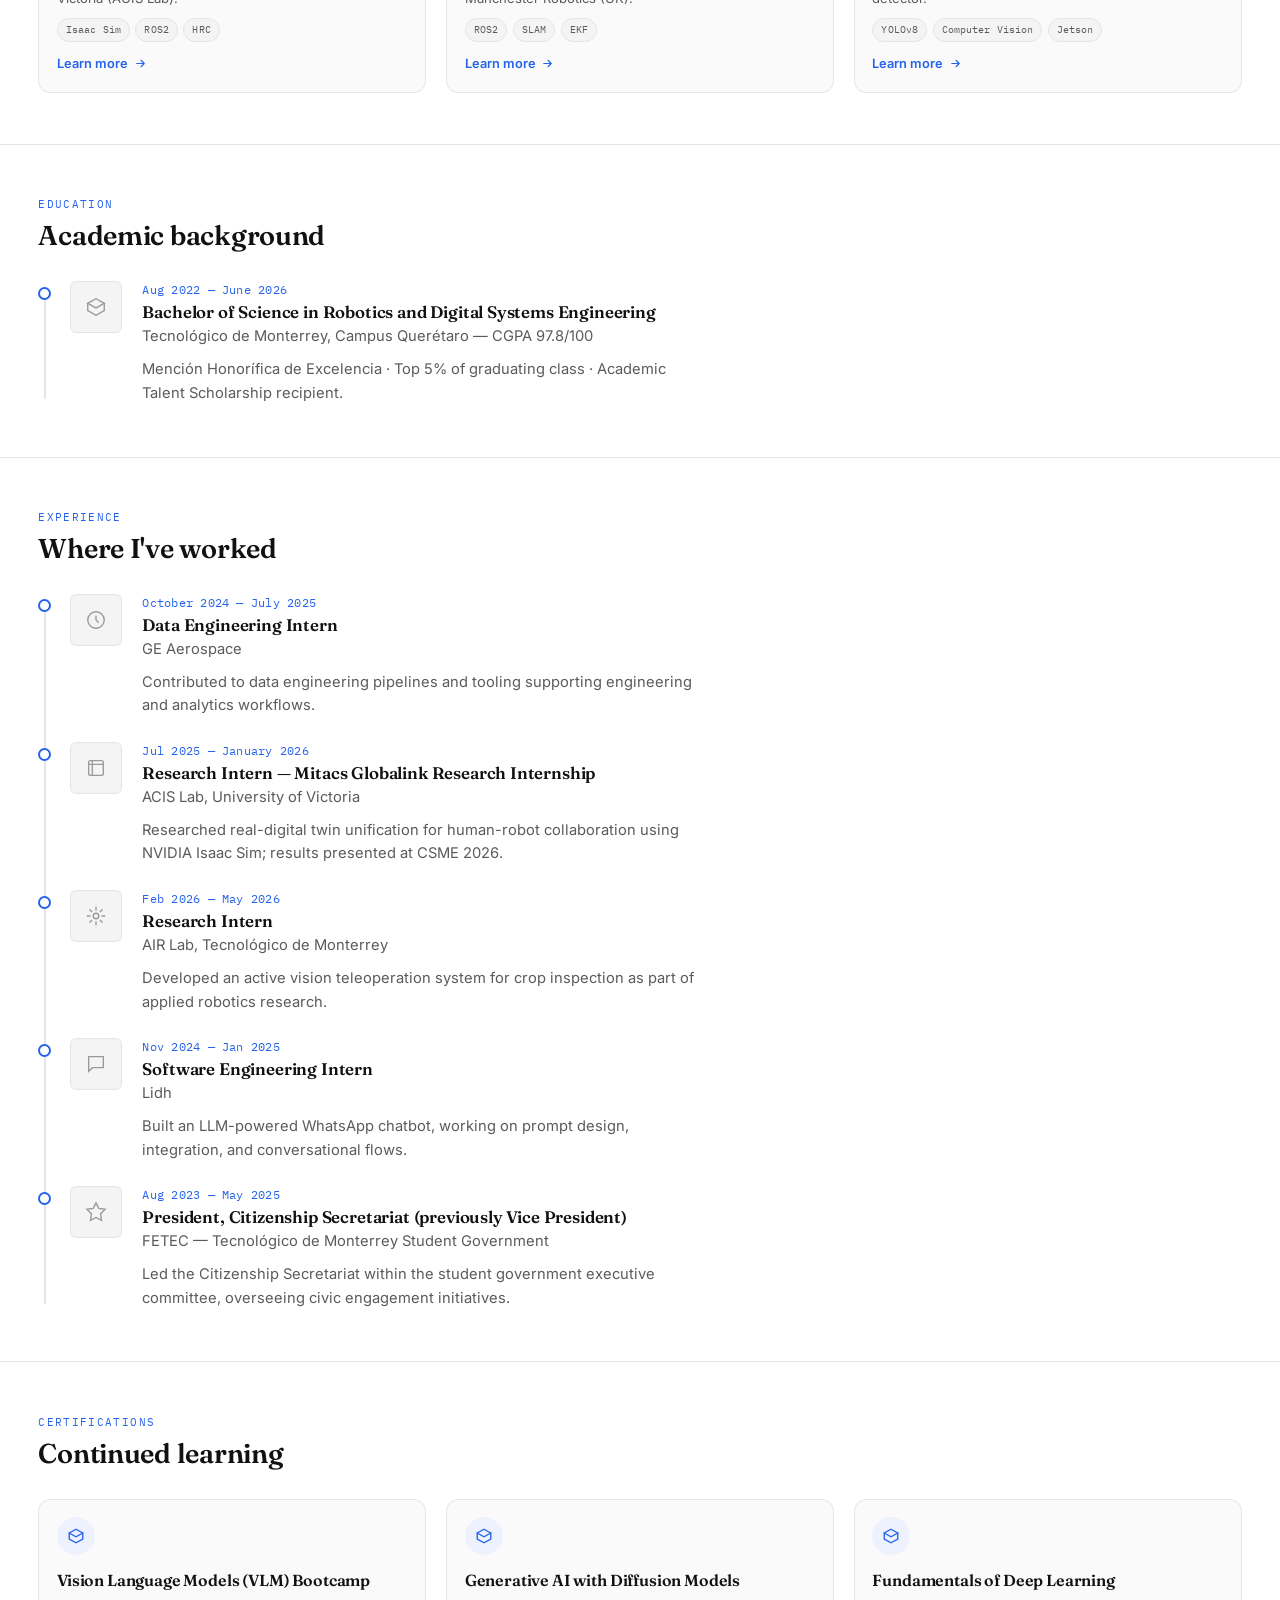
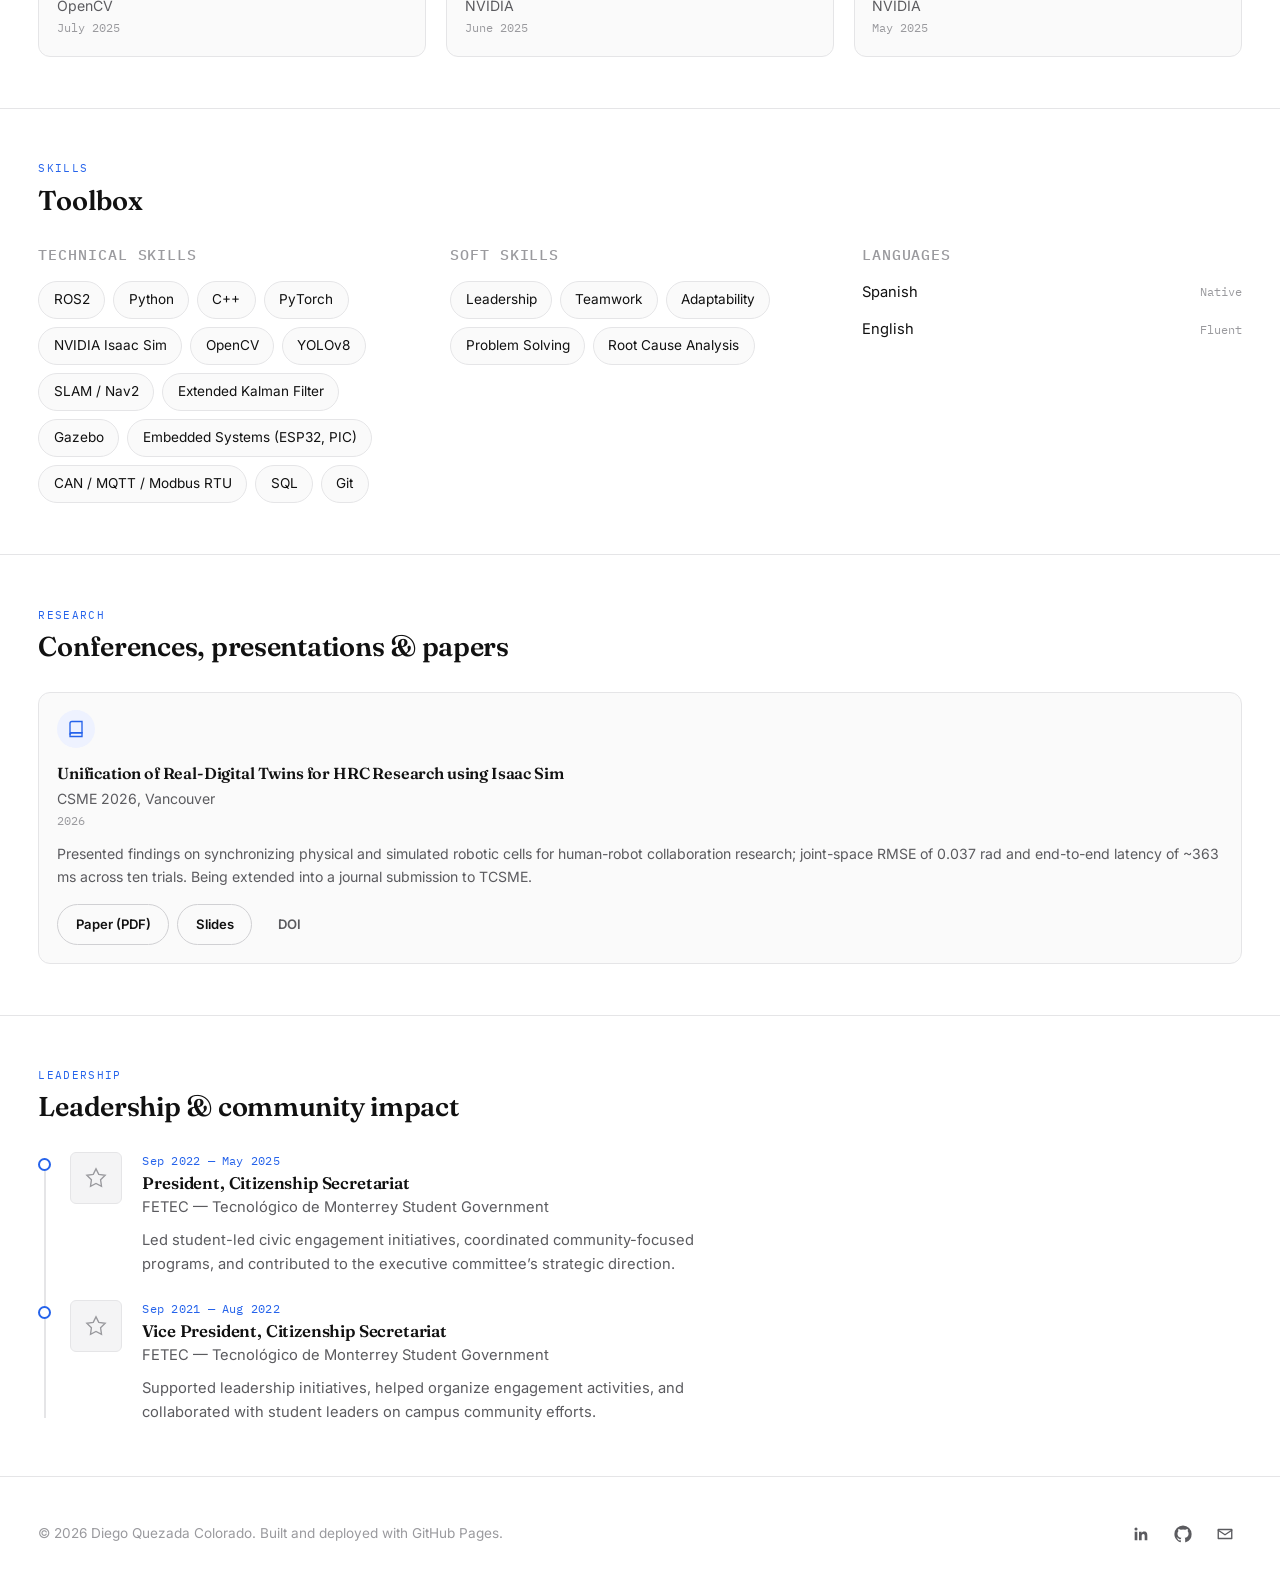
==== commit 4852ed38: "add video" ====
--- a/index.html
+++ b/index.html
@@ -153,6 +153,7 @@
               <!-- REPLACE VIDEO: videos/projects/puzzlebot-rplidar-maze/demo.mp4 -->
               <img class="media-fallback" src="images/placeholders/media-16x10.svg" alt="Puzzlebot RPLIDAR maze navigation preview — replace with a project video or screenshot" />
               <video muted loop playsinline data-video-src="videos/projects/puzzlebot-rplidar-maze/demo.mp4"></video>
+
             </div>
             <div class="project-card-body">
               <h3 class="project-card-title">Autonomous Maze Navigation — Puzzlebot RPLIDAR Edition</h3>
@@ -247,7 +248,7 @@
                 <svg viewBox="0 0 24 24" fill="none" stroke="currentColor" stroke-width="1.5"><circle cx="12" cy="12" r="9"/><path d="M12 7v5l3 3"/></svg>
               </div>
               <div class="timeline-content">
-                <span class="timeline-dates">Jun 2024 — Aug 2024</span>
+                <span class="timeline-dates">October 2024 — July 2025</span>
                 <h3 class="timeline-role">Data Engineering Intern</h3>
                 <p class="timeline-org">GE Aerospace</p>
                 <p class="timeline-desc">Contributed to data engineering pipelines and tooling supporting engineering and analytics workflows.</p>
@@ -263,7 +264,7 @@
                 <svg viewBox="0 0 24 24" fill="none" stroke="currentColor" stroke-width="1.5"><rect x="4" y="4" width="16" height="16" rx="2"/><path d="M8 4v16M4 8h16"/></svg>
               </div>
               <div class="timeline-content">
-                <span class="timeline-dates">May 2024 — Jul 2024</span>
+                <span class="timeline-dates">Jul 2025 — January 2026</span>
                 <h3 class="timeline-role">Research Intern — Mitacs Globalink Research Internship</h3>
                 <p class="timeline-org">ACIS Lab, University of Victoria</p>
                 <p class="timeline-desc">Researched real-digital twin unification for human-robot collaboration using NVIDIA Isaac Sim; results presented at CSME 2026.</p>
@@ -279,7 +280,7 @@
                 <svg viewBox="0 0 24 24" fill="none" stroke="currentColor" stroke-width="1.5"><circle cx="12" cy="12" r="3"/><path d="M12 2v4M12 18v4M4.9 4.9l2.8 2.8M16.3 16.3l2.8 2.8M2 12h4M18 12h4M4.9 19.1l2.8-2.8M16.3 7.7l2.8-2.8"/></svg>
               </div>
               <div class="timeline-content">
-                <span class="timeline-dates">Jan 2024 — Apr 2024</span>
+                <span class="timeline-dates">Feb 2026 — May 2026</span>
                 <h3 class="timeline-role">Research Intern</h3>
                 <p class="timeline-org">AIR Lab, Tecnológico de Monterrey</p>
                 <p class="timeline-desc">Developed an active vision teleoperation system for crop inspection as part of applied robotics research.</p>
@@ -295,7 +296,7 @@
                 <svg viewBox="0 0 24 24" fill="none" stroke="currentColor" stroke-width="1.5"><path d="M4 4h16v12H8l-4 4V4z"/></svg>
               </div>
               <div class="timeline-content">
-                <span class="timeline-dates">Jun 2023 — Aug 2023</span>
+                <span class="timeline-dates">Nov 2024 — Jan 2025</span>
                 <h3 class="timeline-role">Software Engineering Intern</h3>
                 <p class="timeline-org">Lidh</p>
                 <p class="timeline-desc">Built an LLM-powered WhatsApp chatbot, working on prompt design, integration, and conversational flows.</p>
@@ -311,7 +312,7 @@
                 <svg viewBox="0 0 24 24" fill="none" stroke="currentColor" stroke-width="1.5"><path d="M12 2l3 6 7 1-5 5 1 7-6-3-6 3 1-7-5-5 7-1z"/></svg>
               </div>
               <div class="timeline-content">
-                <span class="timeline-dates">Sep 2022 — May 2025</span>
+                <span class="timeline-dates">Aug 2023 — May 2025</span>
                 <h3 class="timeline-role">President, Citizenship Secretariat (previously Vice President)</h3>
                 <p class="timeline-org">FETEC — Tecnológico de Monterrey Student Government</p>
                 <p class="timeline-desc">Led the Citizenship Secretariat within the student government executive committee, overseeing civic engagement initiatives.</p>
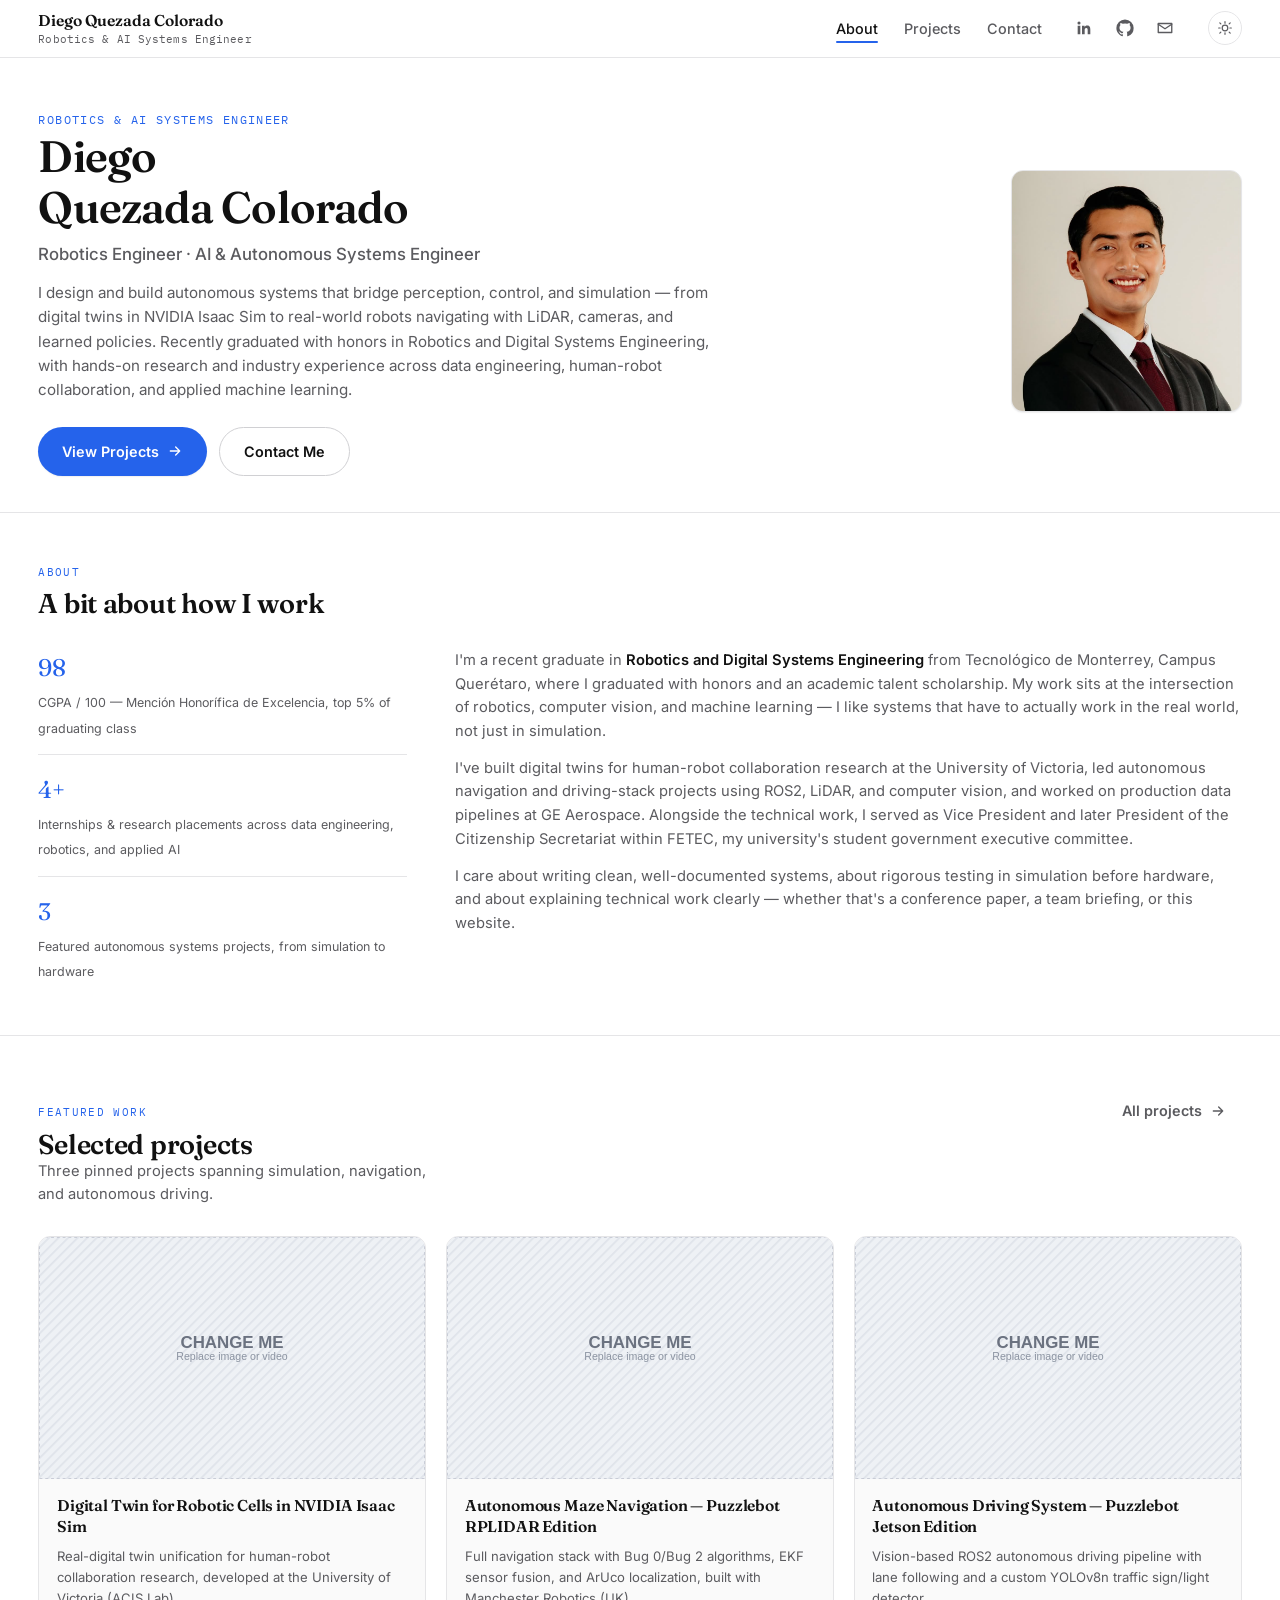
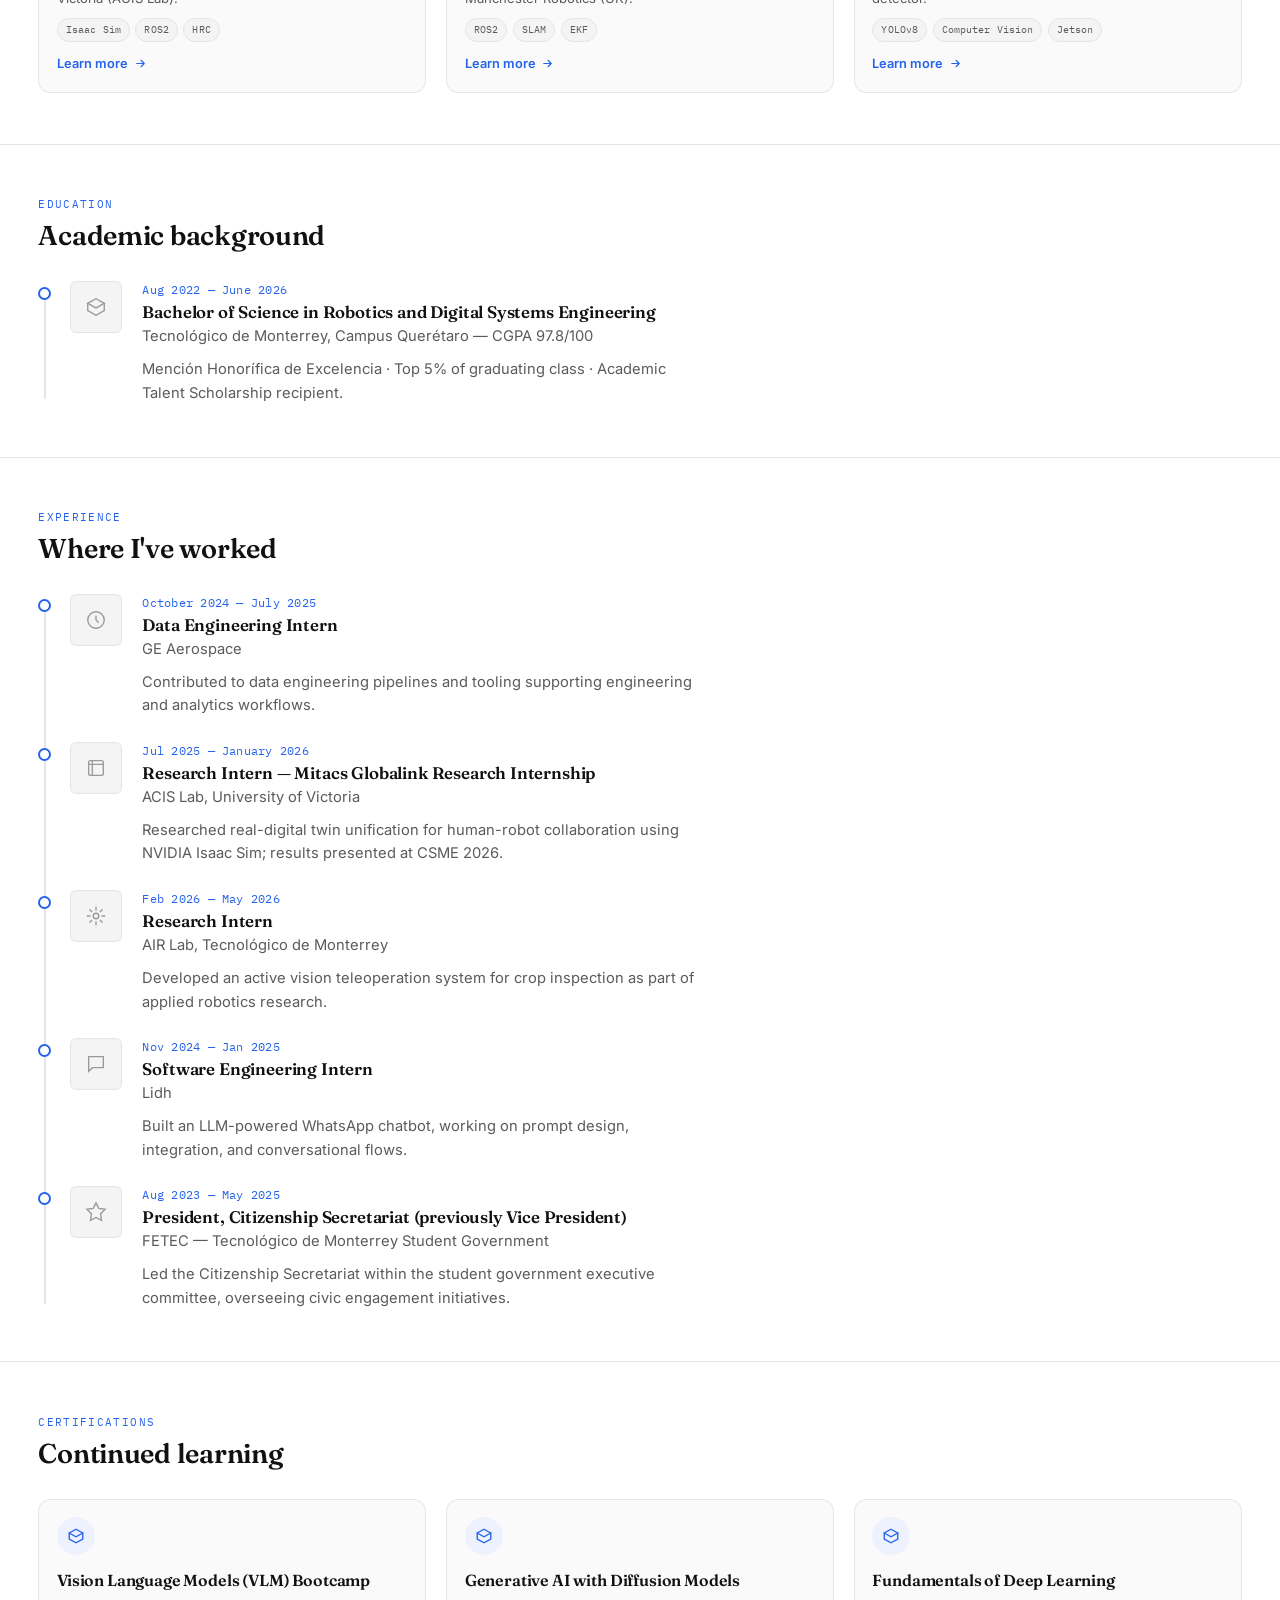
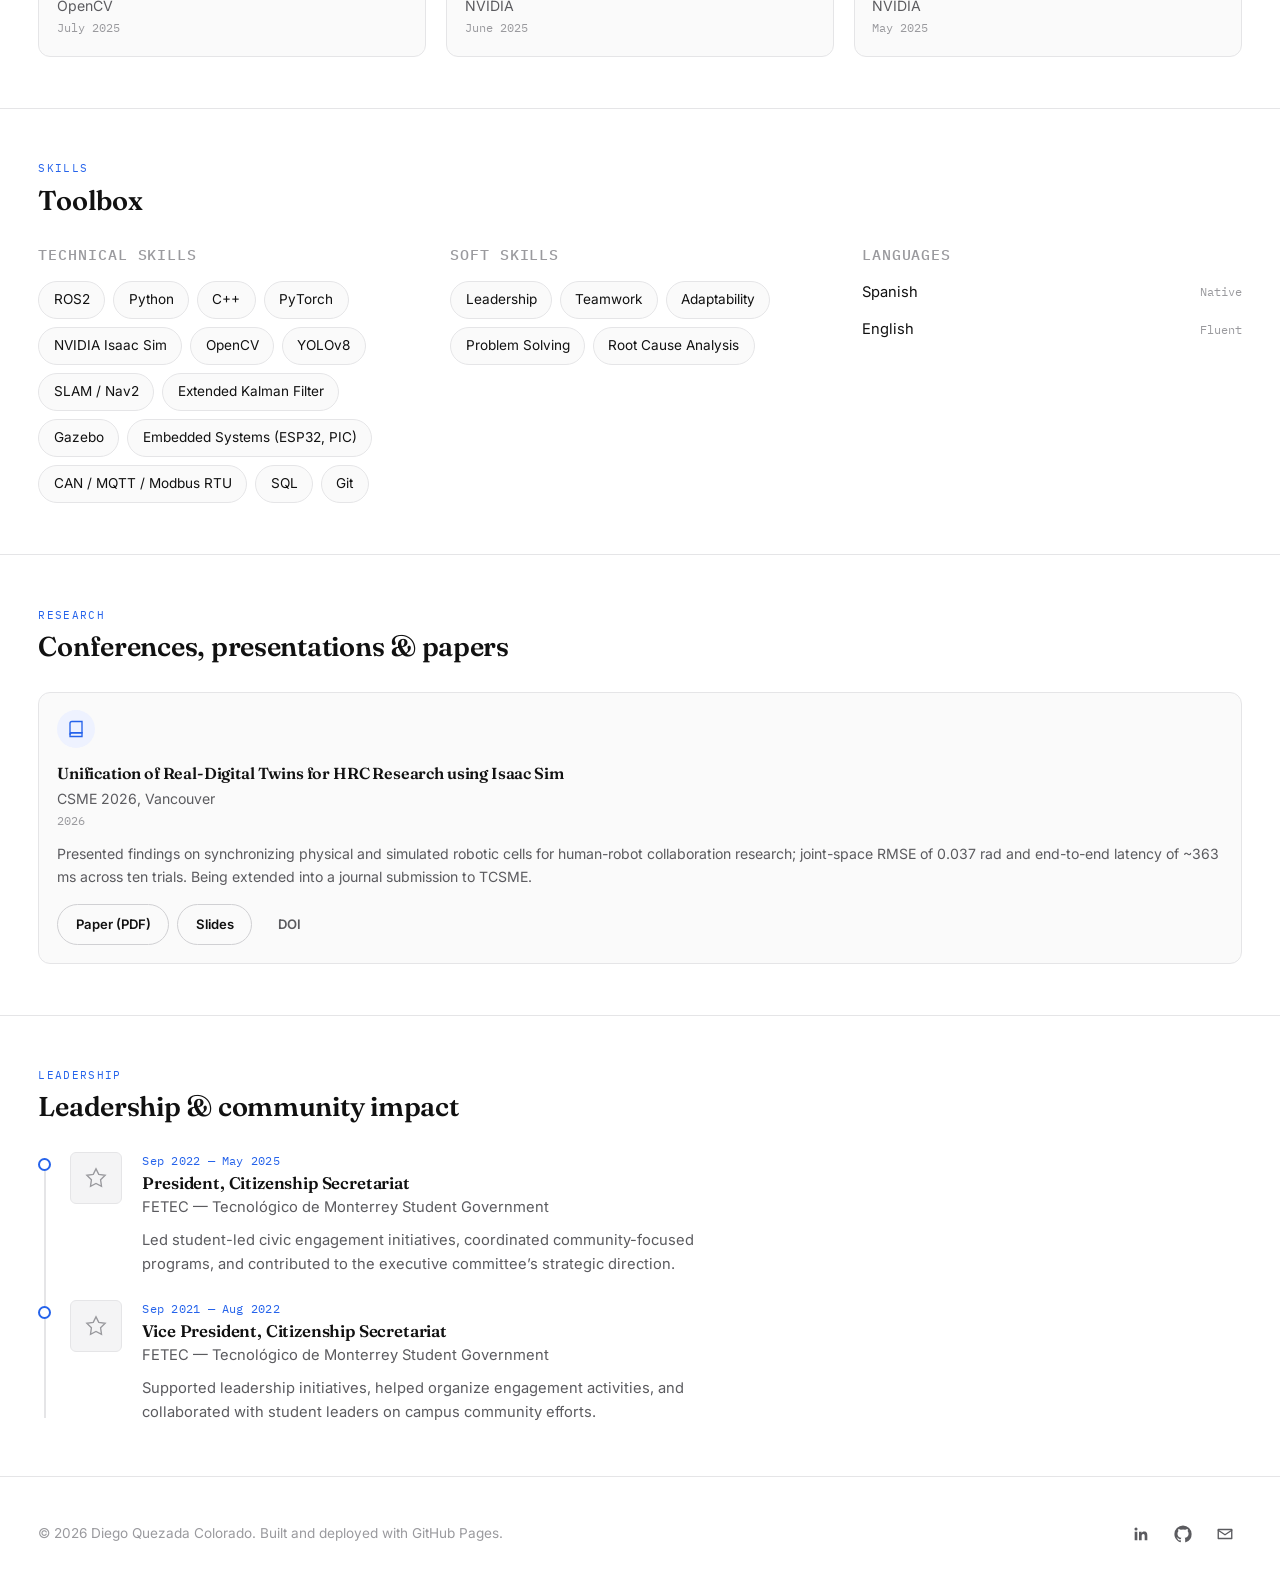
==== commit 2bbcfb92: "Update CGPA stat from 97.8 to 98" ====
--- a/index.html
+++ b/index.html
@@ -69,7 +69,7 @@
         <div class="about-grid">
           <div class="about-stats reveal">
             <div class="stat-block">
-              <span class="stat-num">97.8</span>
+              <span class="stat-num">98</span>
               <span class="stat-label">CGPA / 100 — Mención Honorífica de Excelencia, top 5% of graduating class</span>
             </div>
             <div class="stat-block">
